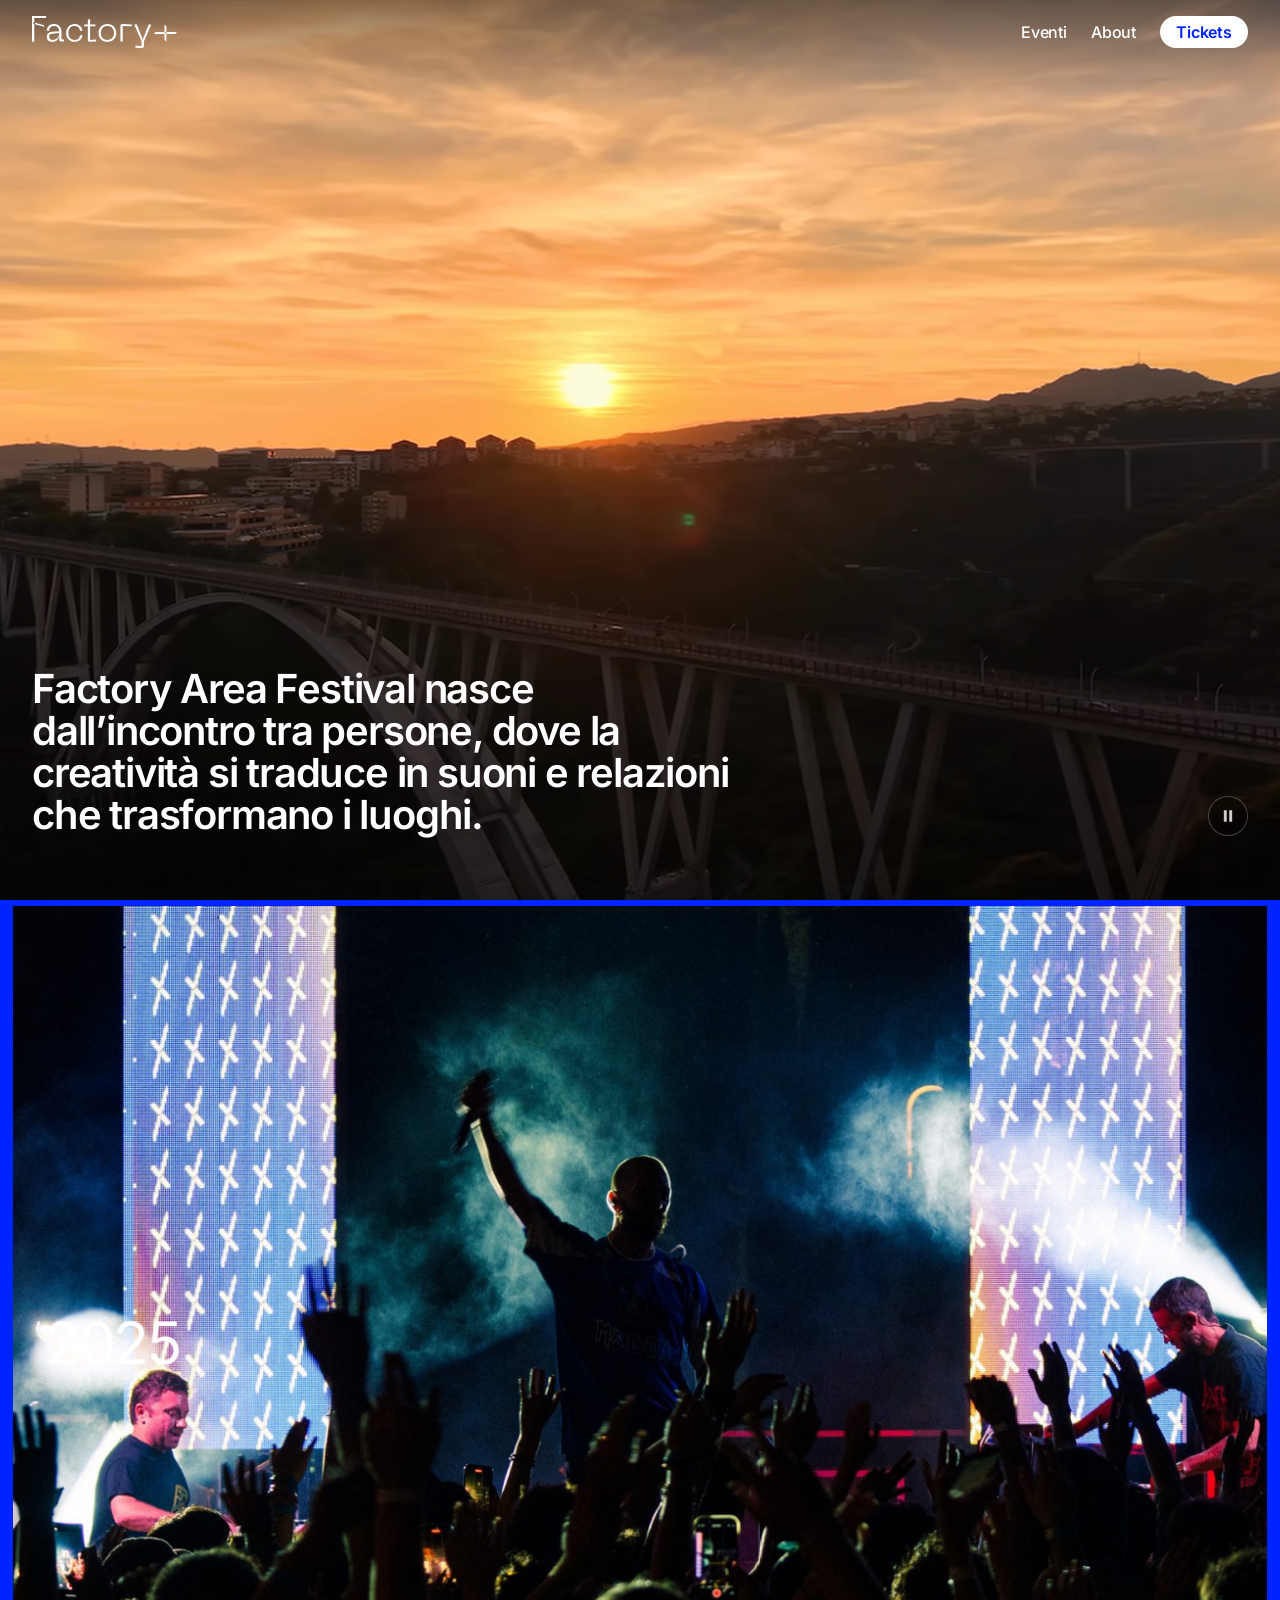
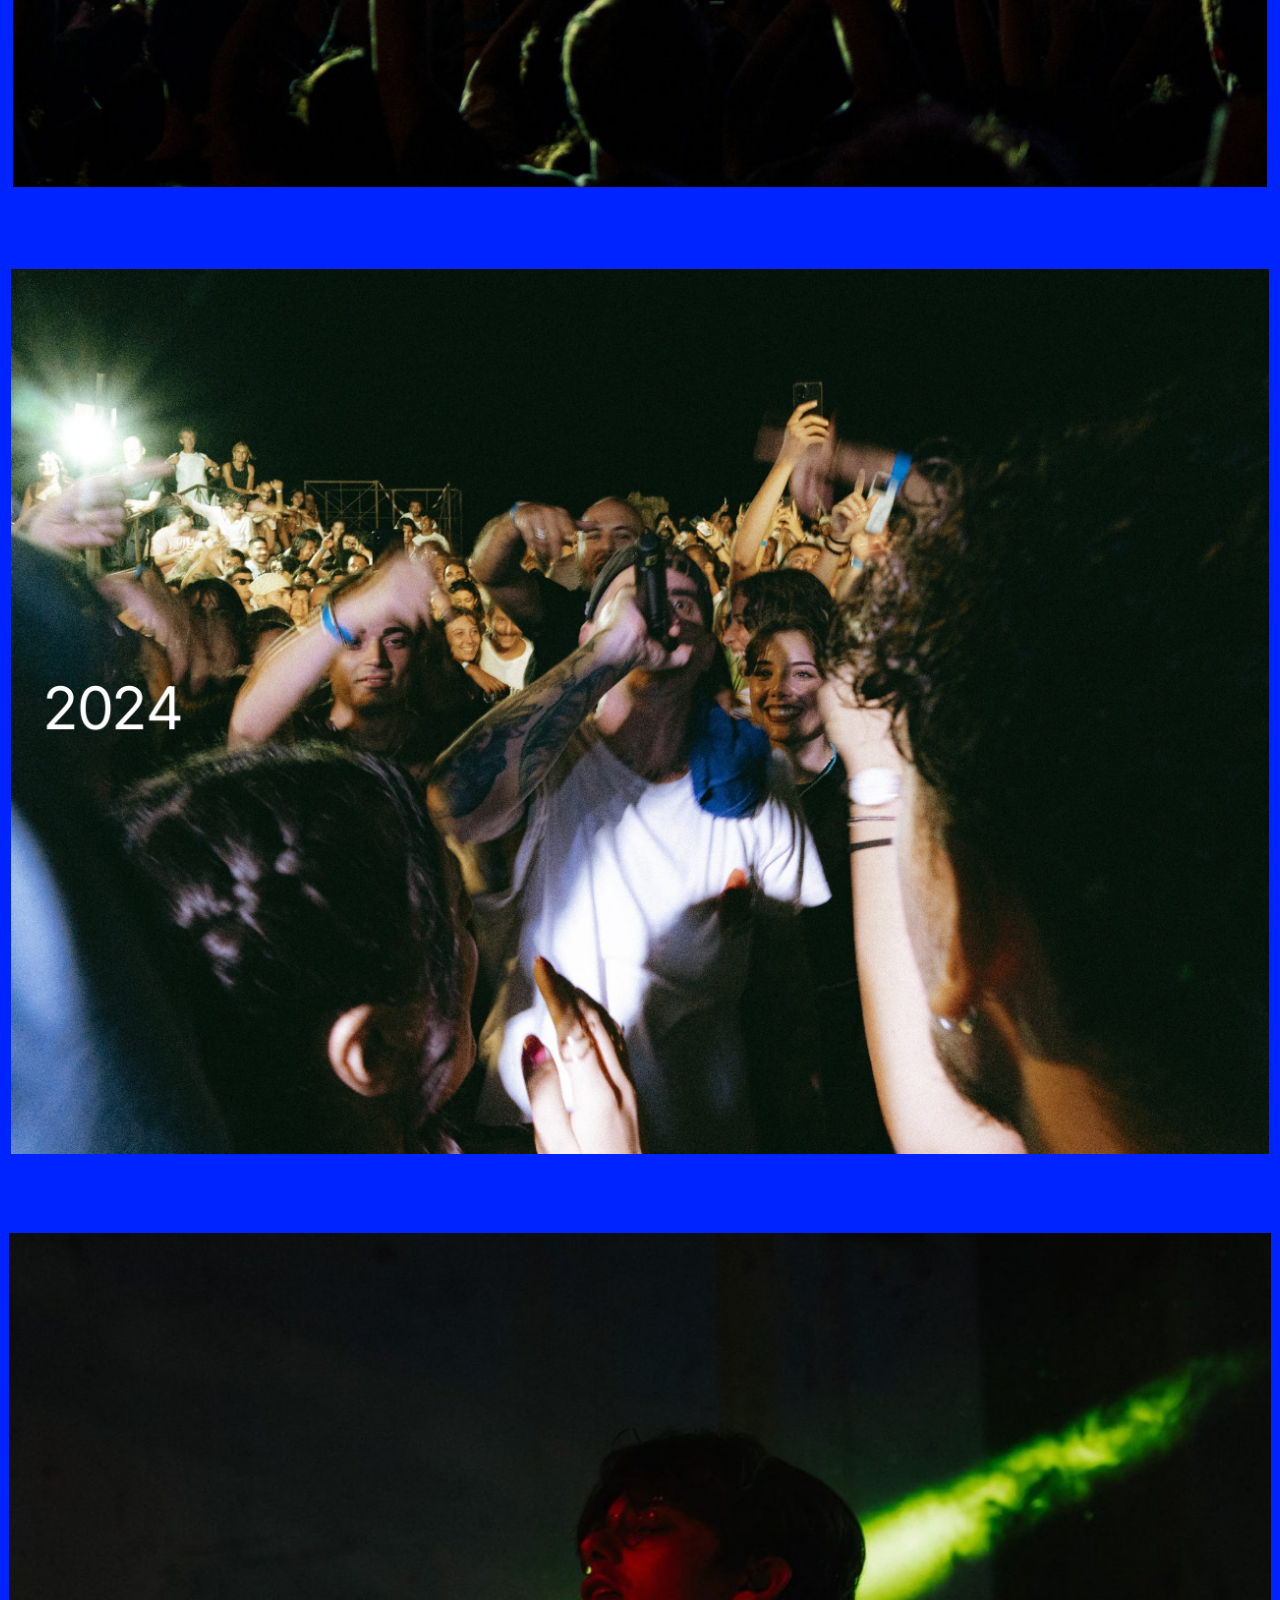
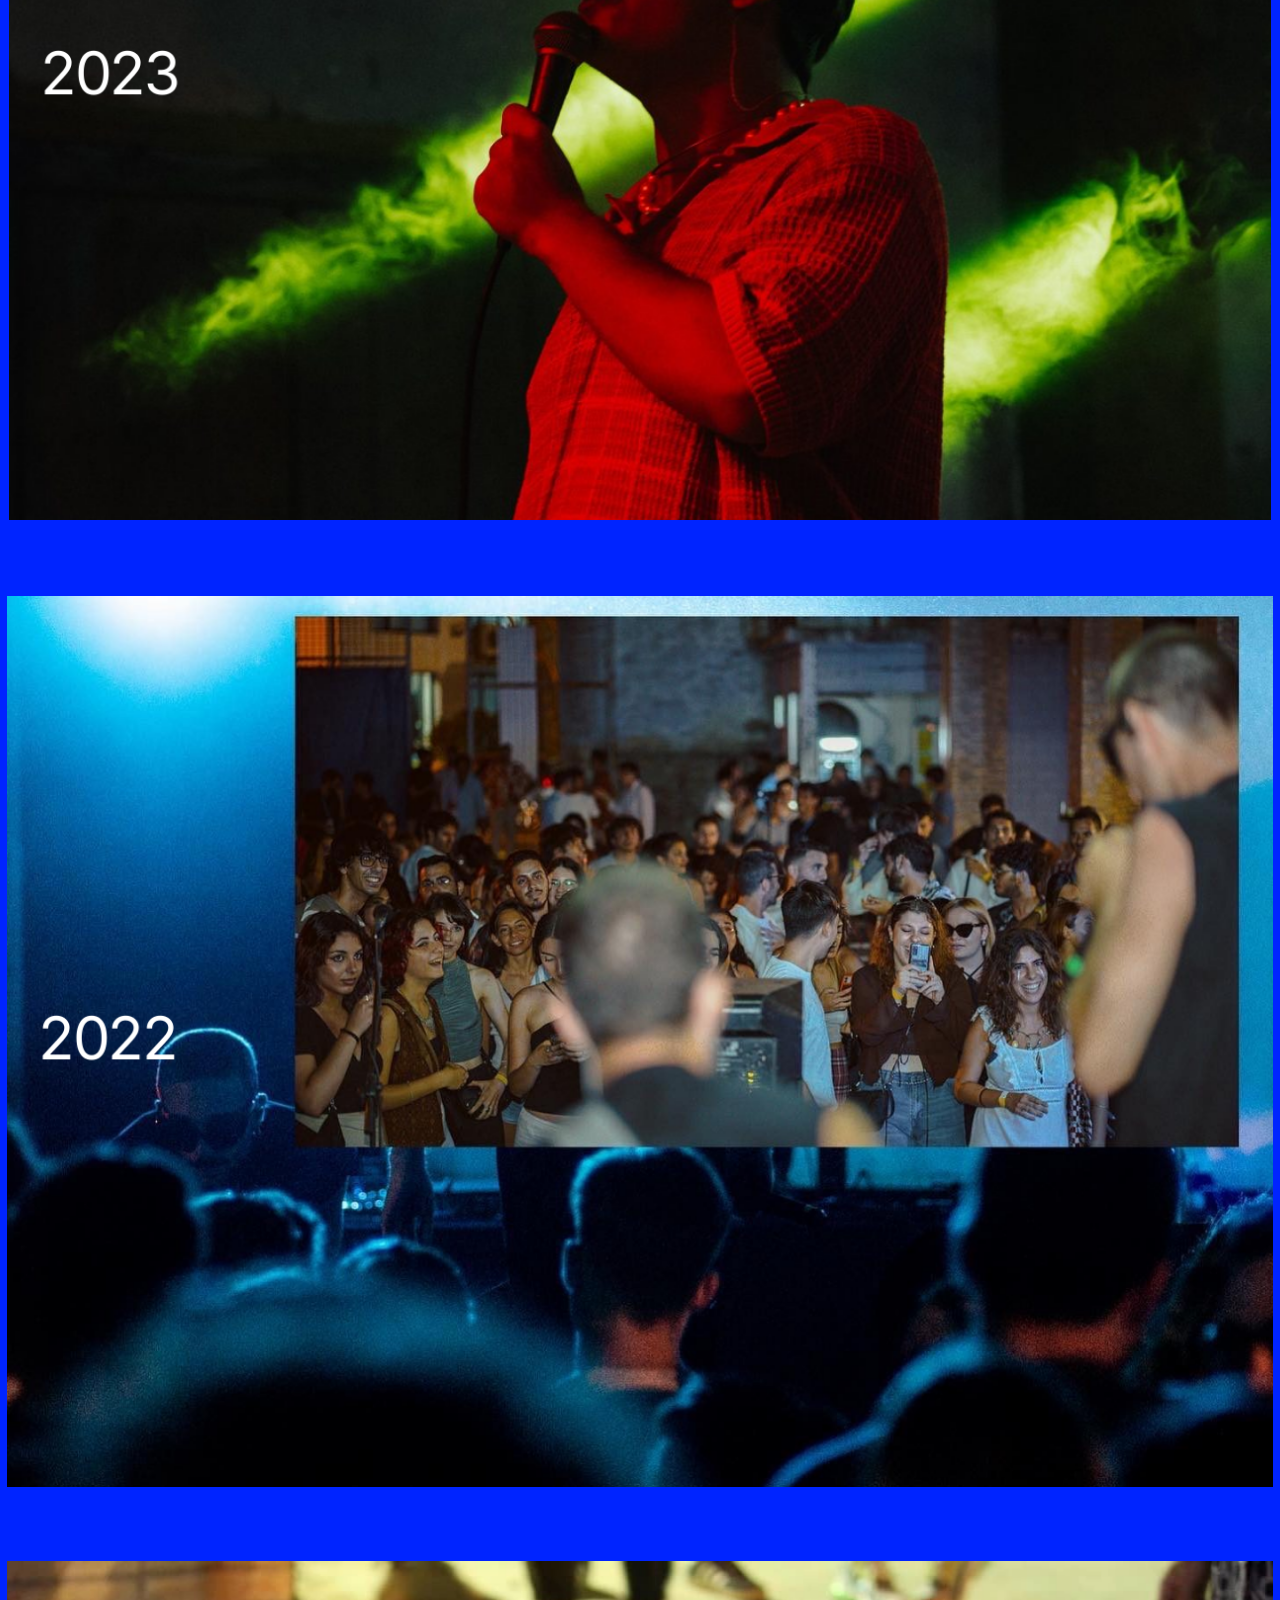
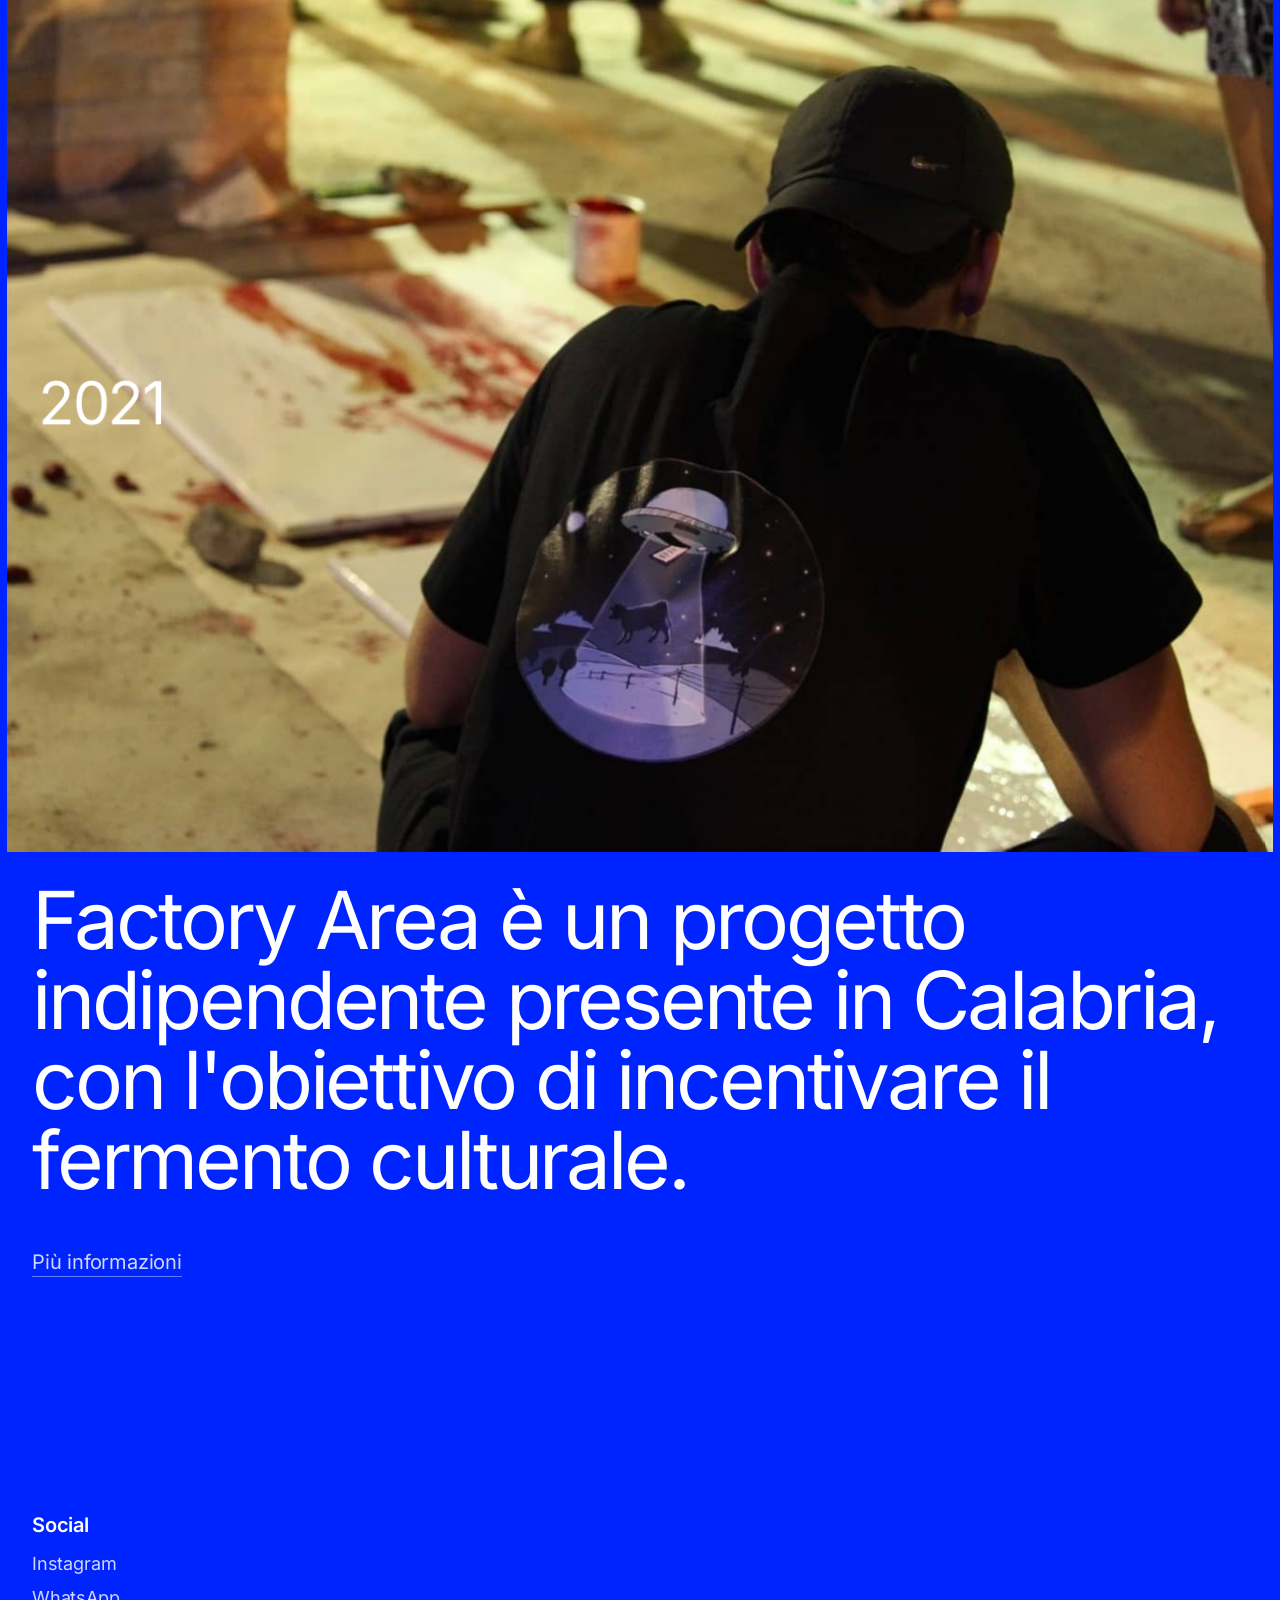
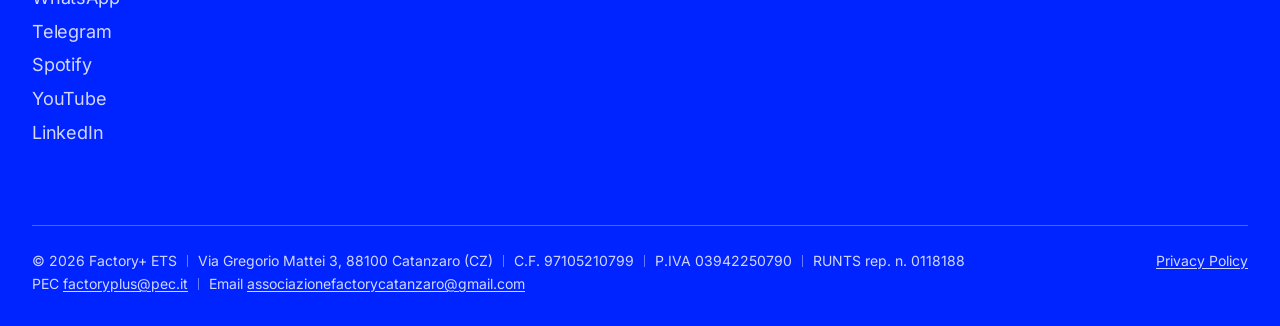
==== index.html @ f24d0738 "Video: pulsante fedele allo stato reale, formato di riserva, fascia senza canvas - Il pulsante mostr" ====
<!doctype html>
<html lang="it">
<head>
  <meta charset="utf-8">
  <meta name="viewport" content="width=device-width, initial-scale=1">
  <title>Factory Area Festival | Festival di musica e arte in Calabria</title>
  <meta name="description" content="Factory Area Festival è il festival multidisciplinare di musica e arte nato in Calabria nel 2021 e organizzato da Factory+ ETS di Catanzaro.">
  <link rel="canonical" href="https://factoryarea.it/">
  <meta name="robots" content="index, follow, max-image-preview:large">
  <meta name="theme-color" content="#6e5745">

  <!-- Anteprima quando il link viene condiviso (WhatsApp, Facebook, LinkedIn, X…) -->
  <meta property="og:type" content="website">
  <meta property="og:site_name" content="Factory Area Festival">
  <meta property="og:locale" content="it_IT">
  <meta property="og:title" content="Factory Area Festival">
  <meta property="og:description" content="Factory Area Festival è il festival multidisciplinare di musica e arte nato in Calabria nel 2021 e organizzato da Factory+ ETS di Catanzaro.">
  <meta property="og:url" content="https://factoryarea.it/">
  <meta property="og:image" content="https://factoryarea.it/assets/img/og-factoryarea.png">
  <meta property="og:image:type" content="image/png">
  <meta property="og:image:width" content="1200">
  <meta property="og:image:height" content="630">
  <meta property="og:image:alt" content="Logo Factory+ di Factory Area Festival">
  <meta name="twitter:card" content="summary_large_image">
  <meta name="twitter:title" content="Factory Area Festival">
  <meta name="twitter:description" content="Factory Area Festival è il festival multidisciplinare di musica e arte nato in Calabria nel 2021 e organizzato da Factory+ ETS di Catanzaro.">
  <meta name="twitter:image" content="https://factoryarea.it/assets/img/og-factoryarea.png">
  <meta name="twitter:image:alt" content="Logo Factory+ di Factory Area Festival">

  <!-- Icone -->
  <link rel="icon" href="favicon.ico" sizes="32x32">
  <link rel="icon" href="assets/img/favicon.svg" type="image/svg+xml">
  <link rel="apple-touch-icon" href="assets/img/apple-touch-icon.png">
  <link rel="manifest" href="site.webmanifest">

  <link rel="preload" href="assets/fonts/inter-latin-wght-normal.woff2" as="font" type="font/woff2" crossorigin>
  <link rel="preload" href="assets/video/hero-poster.jpg" as="image" fetchpriority="high">
  <link rel="stylesheet" href="assets/css/style.css">
  <script>
    /* Attiva le animazioni (se il browser non chiede di ridurre i movimenti) */
    (function () {
      var d = document.documentElement;
      if (!window.matchMedia("(prefers-reduced-motion: reduce)").matches) {
        d.classList.add("anim");
        setTimeout(function () { if (!window.__faReady) d.classList.remove("anim"); }, 4000);
      }
    })();
  </script>
  <script src="assets/js/lenis.min.js" defer></script>
  <script src="assets/js/main.js" defer></script>
  <script type="application/ld+json">
  {
    "@context": "https://schema.org",
    "@type": "NGO",
    "@id": "https://factoryarea.it/#ente",
    "name": "Factory+ ETS",
    "alternateName": [
      "Associazione culturale Factory+",
      "Factory Area Festival"
    ],
    "description": "Ente del Terzo Settore che organizza Factory Area Festival, festival multidisciplinare di musica e arte in Calabria.",
    "url": "https://factoryarea.it/",
    "logo": "https://factoryarea.it/assets/img/logo-factory-nero.png",
    "email": "associazionefactorycatanzaro@gmail.com",
    "taxID": "97105210799",
    "vatID": "IT03942250790",
    "address": {
      "@type": "PostalAddress",
      "streetAddress": "Via Gregorio Mattei 3",
      "postalCode": "88100",
      "addressLocality": "Catanzaro",
      "addressRegion": "CZ",
      "addressCountry": "IT"
    },
    "sameAs": [
      "https://www.instagram.com/factoryarea",
      "https://www.whatsapp.com/channel/0029VbCT6C2CcW4zBC6F692b",
      "https://t.me/FACTORYAREA",
      "https://open.spotify.com/show/7eSPHnYkYD0GSq333V9OXO",
      "https://www.youtube.com/@factoryarea",
      "https://www.linkedin.com/company/factoryarea/"
    ]
  }
  </script>
  <script type="application/ld+json">
  {
    "@context": "https://schema.org",
    "@type": "WebSite",
    "@id": "https://factoryarea.it/#sito",
    "name": "Factory Area Festival",
    "alternateName": [
      "Factory Area",
      "factoryarea.it"
    ],
    "url": "https://factoryarea.it/",
    "inLanguage": "it-IT",
    "publisher": {
      "@id": "https://factoryarea.it/#ente"
    }
  }
  </script>
</head>
<body class="page-home">
  <!-- Colore della fascia in alto del browser (Safari su iPhone e Mac, Chrome su Android):
       segue il colore del bordo superiore del video, finché non si scorre la pagina. -->
  <div class="tint" data-tint aria-hidden="true" style="background-color:#6e5745"></div>
  <a class="skip-link" href="#contenuto">Vai al contenuto</a>

  <!-- ================= NAVIGAZIONE =================
       Barra con sfondo sfocato. In home resta trasparente sopra il video
       finché non si scorre la pagina (attributo data-overlay). -->
  <header class="nav" data-nav data-overlay>
    <div class="nav__bar">
      <a class="nav__logo" href="./" aria-current="page" aria-label="Factory Area Festival, vai alla home" data-reveal data-trigger="load" style="--ry:10px;--rb:6px;--rd:.8s;--rdelay:0s">
        <svg class="nav__logo-svg" viewBox="784.94 705.36 1264.77 279.21" fill="currentColor" aria-hidden="true" focusable="false"><polygon points="784.94 705.36 784.94 930.53 804.74 930.53 804.74 776.5 796.55 774.29 796.55 759.06 804.74 761.34 804.74 722.16 907.94 722.16 907.94 705.36 784.94 705.36"/><path d="M810.94,764.08l78.91,22,2.64,14.09-81.55-22v-14.09Z"/><path d="M914.19,886.13c0-12,3.8-21.75,11.4-29.25,7.6-7.5,19.3-11.95,35.1-13.35l61.8-5.7c-1.8-30-16.6-45-44.4-45-12.6,0-23.1,3.25-31.5,9.75-8.4,6.5-12.6,16.95-12.6,31.35h-19.8c0-15.8,5.65-29.4,16.95-40.8,11.3-11.4,26.95-17.1,46.95-17.1s35.95,6.25,47.25,18.75c11.3,12.5,16.95,28.55,16.95,48.15v67.8h21.9v16.8h-25.2c-11,0-16.5-5.5-16.5-16.5v-9l3-15h-6c-3.2,12.6-9.4,23-18.6,31.2-9.2,8.2-21.9,12.3-38.1,12.3-10,0-18.45-1.5-25.35-4.5-6.9-3-11.9-7-15-12-3.1-5-5.25-9.7-6.45-14.1-1.2-4.4-1.8-9-1.8-13.8ZM933.99,884.33c0,9.4,2.7,16.65,8.1,21.75,5.4,5.1,12.9,7.65,22.5,7.65,17.4,0,31.4-5.6,42-16.8,10.6-11.2,15.9-25.3,15.9-42.3l-58.8,5.7c-10.2,1-17.7,3.3-22.5,6.9-4.8,3.6-7.2,9.3-7.2,17.1Z"/><path d="M1102.74,908.18c-13.3-14.9-19.95-33.25-19.95-55.05s6.65-40.1,19.95-54.9c13.3-14.8,31.55-22.2,54.75-22.2,15.8,0,30.45,4.8,43.95,14.4s21.25,24.2,23.25,43.8h-20.1c-4.2-27.6-19.9-41.4-47.1-41.4-18,0-31.65,5.75-40.95,17.25-9.3,11.5-13.95,25.85-13.95,43.05s4.65,31.85,13.95,43.35c9.3,11.5,22.95,17.25,40.95,17.25,27.2,0,42.9-13.8,47.1-41.4h20.1c-2,19.6-9.75,34.2-23.25,43.8s-28.15,14.4-43.95,14.4c-23.2,0-41.45-7.45-54.75-22.35Z"/><path d="M1292.18,914.03l51.9-3.3v16.8l-52.2,3c-6.6.4-11.5-1.05-14.7-4.35-3.2-3.3-4.8-8.35-4.8-15.15v-115.2h-32.1v-16.8h32.1v-40.5l19.8-6v46.5h45.9v16.8h-45.9v118.2Z"/><path d="M1365.68,853.13c0-21.4,7.1-39.6,21.3-54.6,14.2-15,32.9-22.5,56.1-22.5s41.6,7.5,55.8,22.5c14.2,15,21.3,33.2,21.3,54.6s-7.1,39.9-21.3,54.9c-14.2,15-32.8,22.5-55.8,22.5s-41.9-7.5-56.1-22.5c-14.2-15-21.3-33.3-21.3-54.9ZM1385.48,853.13c0,17.2,5.05,31.6,15.15,43.2,10.1,11.6,24.25,17.4,42.45,17.4s32.05-5.85,42.15-17.55c10.1-11.7,15.15-26.05,15.15-43.05s-5.05-31.3-15.15-42.9c-10.1-11.6-24.15-17.4-42.15-17.4s-32.1,5.8-42.3,17.4c-10.2,11.6-15.3,25.9-15.3,42.9Z"/><path d="M1556.79,927.53v-132c0-13.6,6.5-20.1,19.5-19.5l79.5,3v16.8l-79.2-3v134.7h-19.8Z"/><path d="M1803.98,779.03h21.3l-63.9,148.5v40.5c0,11.6-6.5,17.1-19.5,16.5l-54.3-3v-16.8l54,3v-40.2l-64.2-148.5h21.3l49.8,122.4v9h6v-9l49.5-122.4Z"/><polygon points="1945.93 853.42 1938.45 845.95 1863.78 845.95 1848.5 861.53 1937.82 861.53 1945.93 853.42"/><polygon points="1949.25 850.1 1957.12 842.22 1957.12 794.31 1941.08 779.03 1941.08 841.94 1949.25 850.1"/><polygon points="1949.15 856.65 1941.08 864.71 1941.08 912.25 1957.12 927.53 1957.12 864.62 1949.15 856.65"/><polygon points="1959.85 845.95 1952.47 853.33 1960.67 861.53 2034.43 861.53 2049.71 845.95 1959.85 845.95"/></svg>
      </a>
      <nav class="nav__links" aria-label="Menu principale">
        <a class="nav__link" href="eventi/" data-split="word" data-trigger="load" style="--ty:10px;--tb:10px;--tdur:.4s" data-delay="0.1">Eventi</a>
        <a class="nav__link" href="about-us/" data-split="word" data-trigger="load" style="--ty:10px;--tb:10px;--tdur:.4s" data-delay="0.1">About</a>
        <a class="btn-primary" href="https://xceed.me/it/catanzaro/club/complesso-monumentale-del-san-giovanni" target="_blank" rel="noopener noreferrer" data-reveal data-trigger="load" style="--ry:10px;--rb:6px;--rd:.8s;--rdelay:.2s">Tickets</a>
      </nav>
      <div class="nav__mobile">
        <a class="btn-primary" href="https://xceed.me/it/catanzaro/club/complesso-monumentale-del-san-giovanni" target="_blank" rel="noopener noreferrer">Tickets</a>
        <button class="nav__toggle" type="button" aria-expanded="false" aria-controls="menu-mobile">Menu</button>
      </div>
    </div>
    <nav class="nav__menu" id="menu-mobile" aria-label="Menu" hidden>
      <a href="eventi/" style="--d:.3s">Eventi</a>
      <a href="about-us/" style="--d:.36s">About</a>
    </nav>
  </header>

  <main id="contenuto">

    <!-- HERO: video a tutto schermo, solo decorativo (non cliccabile).
         Il video resta fermo e le sezioni successive gli scorrono sopra.
         Parte da solo (autoplay), senza audio e in loop. Ogni browser sceglie il
         primo file che sa riprodurre: HEVC (Safari, iPhone, molti Chrome), AV1
         (Chrome, Firefox, Android) o H.264 (tutti gli altri); sui telefoni in
         verticale la versione ritagliata 3:4. Se il file scelto dà errore o resta
         fermo, lo script passa al formato successivo. -->
    <div class="hero__media">
      <div class="hero__parallax">
        <video class="hero__video" data-hero-video autoplay muted loop playsinline preload="auto" disablepictureinpicture disableremoteplayback x-webkit-airplay="deny" poster="assets/video/hero-poster.jpg" width="1920" height="1008" aria-hidden="true" tabindex="-1"
               data-tint-h="705842,705843,6f5743,6f5743,6f5843,6f5743,6f5743,6f5743,020103,030205,030207,010004,000002,000001,000001,1f1e20,1f1e20,080616,070821,060719,020102,020102,020102,020102,0e0d0f,0d0c0e,030106,080129,03020a,03010b,03010a,120c15,060514,030204,070609,02010a,020007,02010b,05031e,05021c,040101,050102,070202,0a0810,0a0915,0c0a19,020103,020102,4f2734,020103,030103,050305,060507,0f0e0f,07030b,08040c,040303,030203,030102,1e1524,1c1123,11101a,131013,131014,030203,020103,040407,050508,06070a,010002,010002,0c0a0d,131116,0b090e,040410,030205,030104,030104,15131c,171622,16151d,010102,010102,020102,020102,020102,020102,020102,020102,020102,010101"
               data-tint-v="745a42,745a42,735942,735942,735942,725943,725942,715842,020103,020103,020103,010002,010002,000001,000001,131214,151416,090720,07092c,060822,010001,010001,010001,010001,0f0e0f,0e0d0f,020104,08012b,030208,030108,030108,0c0a0b,010709,030204,030204,030111,03000c,040111,05021d,04021b,070101,060001,0a0001,020205,030206,030206,020103,020103,471022,020103,030203,050305,060507,0d0c0e,0d0615,0e0717,020202,020102,020102,261a2d,281b27,090810,070608,080709,040204,020103,07080c,08090e,090c12,010002,010002,070508,0c0a0c,070508,020103,020103,030205,030205,111014,141216,161417,010001,010001,010001,010001,010001,010001,010001,010001,010001,000001">
          <source src="assets/video/hero-verticale.hevc.mp4" type='video/mp4; codecs="hvc1.1.6.L93.90"' media="(max-aspect-ratio: 3/4)">
          <source src="assets/video/hero-verticale.av1.mp4" type='video/mp4; codecs="av01.0.05M.10"' media="(max-aspect-ratio: 3/4)">
          <source src="assets/video/hero-verticale.mp4" type="video/mp4" media="(max-aspect-ratio: 3/4)">
          <source src="assets/video/hero.hevc.mp4" type='video/mp4; codecs="hvc1.1.6.L120.90"'>
          <source src="assets/video/hero.av1.mp4" type='video/mp4; codecs="av01.0.08M.10"'>
          <source src="assets/video/hero.mp4" type="video/mp4">
        </video>
      </div>
    </div>
    <section class="hero" id="hero">
      <div class="hero__content" data-reveal data-trigger="load">
        <h1 class="hero__text t-hero" data-split="line" data-trigger="load" data-stagger="0.1" data-delay="0.1">Factory Area Festival nasce dall’incontro tra persone, dove la creatività si traduce in suoni e relazioni che trasformano i luoghi.</h1>
      </div>
      <button class="hero__toggle" type="button" data-video-toggle aria-label="Metti in pausa il video" hidden>
        <svg class="hero__icon hero__icon--pause" viewBox="0 0 24 24" aria-hidden="true" focusable="false"><path d="M7 5h3.5v14H7zM13.5 5H17v14h-3.5z" fill="currentColor"/></svg>
        <svg class="hero__icon hero__icon--play" viewBox="0 0 24 24" aria-hidden="true" focusable="false"><path d="M8 5.5v13l10.5-6.5z" fill="currentColor"/></svg>
      </button>
    </section>

    <!-- EDIZIONI: le foto si fermano e si impilano scorrendo -->
    <section class="stack" id="edizioni" aria-label="Le edizioni">
      <a class="stack__card" href="eventi/quintaed/" aria-label="Factory Area Festival 5 (2025)" style="--top:0px;--top-m:0px" data-scale="0.4" data-scale-m="0.5" data-y="-100" data-y-m="-170">
        <div class="stack__inner">
          <img class="stack__img" src="assets/img/edizioni/2025/copertina-2048.jpg" srcset="assets/img/edizioni/2025/copertina-1024.jpg 768w, assets/img/edizioni/2025/copertina-2048.jpg 1536w" sizes="100vw" width="1536" height="2048" alt="Foto di Factory Area Festival 5 (2025)" loading="lazy" decoding="async">
          <div class="stack__label">
            <h2 class="t-h2" data-split="char" data-stagger="0.1" data-delay="0.1" style="--ty:10px;--ts:.8;--tb:3px;--tdur:1s">2025</h2>
            <span class="stack__line" aria-hidden="true"></span>
          </div>
        </div>
      </a>
      <a class="stack__card" href="eventi/quartaed/" aria-label="Factory Area Festival 4 (2024)" style="--top:50px;--top-m:30px" data-scale="0.5" data-scale-m="0.6" data-y="-100" data-y-m="-150">
        <div class="stack__inner">
          <img class="stack__img" src="assets/img/edizioni/2024/foto-1-2048.jpg" srcset="assets/img/edizioni/2024/foto-1-1024.jpg 1024w, assets/img/edizioni/2024/foto-1-2048.jpg 2048w" sizes="100vw" width="2048" height="1536" alt="Foto di Factory Area Festival 4 (2024)" loading="lazy" decoding="async">
          <div class="stack__label">
            <h2 class="t-h2" data-split="char" data-stagger="0.1" data-delay="0.1" style="--ty:10px;--ts:.8;--tb:3px;--tdur:1s">2024</h2>
            <span class="stack__line" aria-hidden="true"></span>
          </div>
        </div>
      </a>
      <a class="stack__card" href="eventi/terzaed/" aria-label="Factory Area Festival 3 (2023)" style="--top:100px;--top-m:60px" data-scale="0.6" data-scale-m="0.7" data-y="-100" data-y-m="-130">
        <div class="stack__inner">
          <img class="stack__img" src="assets/img/edizioni/2023/foto-1-2048.jpg" srcset="assets/img/edizioni/2023/foto-1-1024.jpg 576w, assets/img/edizioni/2023/foto-1-2048.jpg 1153w" sizes="100vw" width="1153" height="2048" alt="Foto di Factory Area Festival 3 (2023)" loading="lazy" decoding="async">
          <div class="stack__label">
            <h2 class="t-h2" data-split="char" data-stagger="0.1" data-delay="0.1" style="--ty:10px;--ts:.8;--tb:3px;--tdur:1s">2023</h2>
            <span class="stack__line" aria-hidden="true"></span>
          </div>
        </div>
      </a>
      <a class="stack__card" href="eventi/secondaed/" aria-label="Factory Area Festival 2 (2022)" style="--top:150px;--top-m:90px" data-scale="0.7" data-scale-m="0.8" data-y="-100" data-y-m="-100">
        <div class="stack__inner">
          <img class="stack__img" src="assets/img/edizioni/2022/foto-1-2048.jpg" srcset="assets/img/edizioni/2022/foto-1-1024.jpg 1024w, assets/img/edizioni/2022/foto-1-2048.jpg 1440w" sizes="100vw" width="1440" height="1440" alt="Foto di Factory Area Festival 2 (2022)" loading="lazy" decoding="async">
          <div class="stack__label">
            <h2 class="t-h2" data-split="char" data-stagger="0.1" data-delay="0.1" style="--ty:10px;--ts:.8;--tb:3px;--tdur:1s">2022</h2>
            <span class="stack__line" aria-hidden="true"></span>
          </div>
        </div>
      </a>
      <a class="stack__card" href="eventi/primaed/" aria-label="Factory Area Festival (2021)" style="--top:150px;--top-m:90px" data-scale="0.7" data-scale-m="0.8" data-y="-100" data-y-m="-100">
        <div class="stack__inner">
          <img class="stack__img" src="assets/img/edizioni/2021/foto-1-2048.jpg" srcset="assets/img/edizioni/2021/foto-1-1024.jpg 1024w, assets/img/edizioni/2021/foto-1-2048.jpg 1440w" sizes="100vw" width="1440" height="959" alt="Foto di Factory Area Festival (2021)" loading="lazy" decoding="async">
          <div class="stack__label">
            <h2 class="t-h2" data-split="char" data-stagger="0.1" data-delay="0.1" style="--ty:10px;--ts:.8;--tb:3px;--tdur:1s">2021</h2>
            <span class="stack__line" aria-hidden="true"></span>
          </div>
        </div>
      </a>
    </section>

    <!-- INTRO: il testo si "accende" scorrendo -->
    <section class="intro" id="about">
      <h2 class="intro__text t-display reveal-scroll">Factory Area è un progetto indipendente presente in Calabria, con l'obiettivo di incentivare il fermento culturale.</h2>
      <a class="link-line" href="about-us/">Più informazioni</a>
    </section>

  </main>

  <!-- ================= FOOTER ================= -->
  <footer class="footer">
    <div class="footer__wrap">
      <div class="footer__top">
        <div class="footer__cols">
          <div class="footer__col">
            <p class="footer__title">Social</p>
            <ul class="footer__list">
              <li><a href="https://www.instagram.com/factoryarea" target="_blank" rel="noopener noreferrer">Instagram</a></li>
              <li><a href="https://www.whatsapp.com/channel/0029VbCT6C2CcW4zBC6F692b" target="_blank" rel="noopener noreferrer">WhatsApp</a></li>
              <li><a href="https://t.me/FACTORYAREA" target="_blank" rel="noopener noreferrer">Telegram</a></li>
              <li><a href="https://open.spotify.com/show/7eSPHnYkYD0GSq333V9OXO" target="_blank" rel="noopener noreferrer">Spotify</a></li>
              <li><a href="https://www.youtube.com/@factoryarea" target="_blank" rel="noopener noreferrer">YouTube</a></li>
              <li><a href="https://www.linkedin.com/company/factoryarea/" target="_blank" rel="noopener noreferrer">LinkedIn</a></li>
            </ul>
          </div>
          <!-- Colonne libere: per aggiungere un gruppo di link copia il blocco "footer__col" qui sopra -->
        </div>
        <!-- Spazio per loghi o riconoscimenti (in basso a destra): per ora vuoto -->
        <div class="footer__badges"></div>
      </div>
      <div class="footer__bottom">
        <div class="footer__legal-wrap">
          <p class="footer__legal">
            <span>© <span data-year>2026</span> Factory+ ETS</span>
            <span>Via Gregorio Mattei 3, 88100 Catanzaro (CZ)</span>
            <span>C.F. 97105210799</span>
            <span>P.IVA 03942250790</span>
            <span>RUNTS rep. n. 0118188</span>
            <span>PEC <a href="mailto:factoryplus@pec.it">factoryplus@pec.it</a></span>
            <span>Email <a href="mailto:associazionefactorycatanzaro@gmail.com">associazionefactorycatanzaro@gmail.com</a></span>
          </p>
        </div>
        <p class="footer__links"><a href="privacy/">Privacy Policy</a></p>
      </div>
    </div>
  </footer>

</body>
</html>
---- assets/css/style.css ----
/* ==========================================================================
   FACTORY AREA — foglio di stile principale
   --------------------------------------------------------------------------
   Indice
   1.  Font
   2.  Variabili (colori, misure, curve di animazione)
   3.  Base
   4.  Tipografia
   5.  Navigazione (barra sfocata, pulsante Tickets, menu mobile)
   6.  Footer
   7.  Home: hero con video, edizioni impilate, intro
   8.  Elenco eventi e card
   9.  Pagina edizione
   10. Pagina About e pagina privacy
   12. Pagina 404
   13. Cursore personalizzato
   14. Animazioni di comparsa
   15. Responsive (tablet <= 1199px, telefono <= 809px)
   16. Movimento ridotto (accessibilità)
   ========================================================================== */


/* 1. FONT ------------------------------------------------------------------
   Inter (licenza SIL OFL) ospitato nel sito: niente richieste a Google Fonts. */
@font-face {
  font-family: "Inter";
  font-style: normal;
  font-weight: 100 900;
  font-display: swap;
  src: url("../fonts/inter-latin-wght-normal.woff2") format("woff2");
  unicode-range: U+0000-00FF, U+0131, U+0152-0153, U+02BB-02BC, U+02C6, U+02DA, U+02DC, U+0304, U+0308, U+0329, U+2000-206F, U+20AC, U+2122, U+2191, U+2193, U+2212, U+2215, U+FEFF, U+FFFD;
}
@font-face {
  font-family: "Inter";
  font-style: normal;
  font-weight: 100 900;
  font-display: swap;
  src: url("../fonts/inter-latin-ext-wght-normal.woff2") format("woff2");
  unicode-range: U+0100-02BA, U+02BD-02C5, U+02C7-02CC, U+02CE-02D7, U+02DD-02FF, U+0304, U+0308, U+0329, U+1D00-1DBF, U+1E00-1E9F, U+1EF2-1EFF, U+2020, U+20A0-20AB, U+20AD-20C0, U+2113, U+2C60-2C7F, U+A720-A7FF;
}
@font-face {
  font-family: "Inter";
  font-style: italic;
  font-weight: 100 900;
  font-display: swap;
  src: url("../fonts/inter-latin-wght-italic.woff2") format("woff2");
  unicode-range: U+0000-00FF, U+0131, U+0152-0153, U+02BB-02BC, U+02C6, U+02DA, U+02DC, U+0304, U+0308, U+0329, U+2000-206F, U+20AC, U+2122, U+2191, U+2193, U+2212, U+2215, U+FEFF, U+FFFD;
}


/* 2. VARIABILI -------------------------------------------------------------- */
:root {
  /* Colori: blu elettrico Factory (foto profilo Instagram) e bianco.
     Le trasparenze del bianco sono scelte per restare leggibili sul blu
     (contrasto almeno 4,5:1 per i testi secondari). */
  --bg: #0024ff;
  --bg-2: #001ccc;      /* blu più scuro: sfondo delle foto mentre caricano */
  --fg: #ffffff;
  --fg-70: rgba(255, 255, 255, 0.82);
  --fg-50: rgba(255, 255, 255, 0.75);
  --fg-30: rgba(255, 255, 255, 0.4);
  --line: rgba(255, 255, 255, 0.3);

  /* Font */
  --font: "Inter", system-ui, -apple-system, "Segoe UI", Roboto, Helvetica, Arial, sans-serif;

  /* Misure */
  --gutter: 32px;       /* margine laterale di pagine e barra (16 px su telefono) */
  --max: 1600px;        /* larghezza massima dei contenuti */
  --nav-h: 64px;        /* altezza della barra di navigazione */

  /* Curve di animazione.
     Le "spring" riproducono le molle di Framer (bounce 0 / 0.1 / 0.2 / 0.3).
     Valori di riserva per i browser che non supportano linear(). */
  --ease-out: cubic-bezier(0.25, 1, 0.5, 1);
  --spring-0: cubic-bezier(0.22, 1, 0.36, 1);
  --spring-1: cubic-bezier(0.22, 1, 0.36, 1);
  --spring-2: cubic-bezier(0.3, 1.25, 0.5, 1);
  --spring-3: cubic-bezier(0.3, 1.45, 0.5, 1);
}

@supports (transition-timing-function: linear(0, 1)) {
  :root {
    --spring-0: linear(0, 0.0278, 0.0942, 0.1803, 0.2738, 0.3669, 0.4551, 0.5358, 0.6079, 0.6711, 0.7258, 0.7725, 0.8122, 0.8455, 0.8734, 0.8966, 0.9157, 0.9315, 0.9445, 0.9551, 0.9637, 0.9708, 0.9765, 0.9811, 0.9848, 0.9878, 0.9903, 0.9922, 0.9938, 0.995, 0.996, 0.9968, 0.9975, 0.998, 0.9984, 0.9987, 1);
    --spring-1: linear(0, 0.0241, 0.0838, 0.1641, 0.2543, 0.3469, 0.4369, 0.5212, 0.5979, 0.6662, 0.7259, 0.7773, 0.821, 0.8576, 0.888, 0.9129, 0.9332, 0.9494, 0.9623, 0.9725, 0.9804, 0.9864, 0.991, 0.9944, 0.9968, 0.9986, 0.9998, 1.0006, 1.0011, 1.0014, 1.0015, 1.0015, 1.0015, 1.0013, 1.0012, 1.0011, 1);
    --spring-2: linear(0, 0.0273, 0.0954, 0.1873, 0.2906, 0.3961, 0.4978, 0.5917, 0.6755, 0.7484, 0.8101, 0.8612, 0.9025, 0.9353, 0.9605, 0.9795, 0.9932, 1.0028, 1.0091, 1.0128, 1.0147, 1.0152, 1.0147, 1.0137, 1.0123, 1.0107, 1.0091, 1.0076, 1.0061, 1.0049, 1.0038, 1.0028, 1.0021, 1.0015, 1.001, 1.0006, 1);
    --spring-3: linear(0, 0.0328, 0.1149, 0.2254, 0.3486, 0.4728, 0.5901, 0.6953, 0.7859, 0.8609, 0.9206, 0.9662, 0.9995, 1.0221, 1.0362, 1.0436, 1.046, 1.0447, 1.0411, 1.0361, 1.0305, 1.0248, 1.0193, 1.0144, 1.0102, 1.0067, 1.0039, 1.0017, 1.0001, 0.9991, 0.9984, 0.998, 0.9979, 0.9979, 0.9981, 0.9983, 1);
  }
}


/* 3. BASE ------------------------------------------------------------------- */
*,
*::before,
*::after {
  box-sizing: border-box;
}

html {
  background: var(--bg);
  color: var(--fg);
  -webkit-text-size-adjust: 100%;
  text-size-adjust: 100%;
}

body {
  margin: 0;
  min-height: 100vh;
  background: var(--bg);
  color: var(--fg);
  font-family: var(--font);
  font-size: 16px;
  line-height: 1.3;
  -webkit-font-smoothing: antialiased;
  -moz-osx-font-smoothing: grayscale;
  overflow-x: clip;
}

img {
  display: block;
  max-width: 100%;
}

a {
  color: inherit;
  text-decoration: none;
}

p, h1, h2, h3, h4, dl, dd, figure {
  margin: 0;
  font-weight: inherit;
  font-size: inherit;
}

ul {
  list-style: none;
  margin: 0;
  padding: 0;
}

button {
  font: inherit;
  color: inherit;
  background: none;
  border: 0;
  padding: 0;
  cursor: pointer;
}

em {
  font-style: italic;
}

:focus-visible {
  outline: 2px solid var(--fg);
  outline-offset: 3px;
}

.sr-only {
  position: absolute !important;
  width: 1px;
  height: 1px;
  padding: 0;
  margin: -1px;
  overflow: hidden;
  clip: rect(0, 0, 0, 0);
  white-space: nowrap;
  border: 0;
}

/* Link "Vai al contenuto" per chi naviga con la tastiera */
.skip-link {
  position: fixed;
  top: 12px;
  left: 12px;
  z-index: 200;
  padding: 10px 16px;
  border-radius: 100px;
  background: var(--fg);
  color: var(--bg);
  font-size: 16px;
  font-weight: 600;
  transform: translateY(-200%);
  transition: transform 0.2s;
}
.skip-link:focus {
  transform: none;
}

/* Lenis (scroll fluido) */
html.lenis,
html.lenis body {
  height: auto;
}
.lenis.lenis-stopped {
  overflow: clip;
}
.lenis.lenis-smooth iframe {
  pointer-events: none;
}

/* Blocco dello scroll quando il menu mobile è aperto */
html.is-locked,
html.is-locked body {
  overflow: hidden;
}


/* 4. TIPOGRAFIA -------------------------------------------------------------
   Gli stili corrispondono a quelli del sito Framer. */
.t-h2 {            /* titoli grandi: Events, titolo edizione, Chi siamo… */
  font-size: 60px;
  line-height: 1;
  letter-spacing: -0.04em;
  font-weight: 400;
}

.t-hero {          /* testo sopra la foto della home */
  font-size: 40px;
  line-height: 1.05;
  letter-spacing: -0.03em;
  font-weight: 600;
}

.t-display {       /* testi giganti della home */
  font-size: 80px;
  line-height: 1;
  letter-spacing: -0.04em;
  font-weight: 400;
}

.t-body {          /* testo normale grande */
  font-size: 20px;
  line-height: 1.2;
  letter-spacing: -0.01em;
  font-weight: 400;
}

.t-small {         /* etichette e link piccoli */
  font-size: 18px;
  line-height: 1.2;
  letter-spacing: -0.01em;
  font-weight: 400;
}

.c-70 {
  color: var(--fg-70);
}


/* 5. NAVIGAZIONE ------------------------------------------------------------
   Barra fissa: 16 px sopra e sotto, margini laterali come le pagine (--gutter).
   Lo sfondo scuro semitrasparente e sfocato tiene leggibili logo e voci
   mentre i contenuti scorrono sotto. In home (data-overlay) la barra resta
   trasparente sopra il video finché non si scorre la pagina. */
.nav {
  position: fixed;
  top: 0;
  left: 0;
  right: 0;
  z-index: 50;
}

.nav__bar {
  position: relative;
  isolation: isolate;
  display: flex;
  align-items: center;
  justify-content: space-between;
  gap: 20px;
  height: var(--nav-h);
  padding: 16px var(--gutter);
}

/* Sfondo sfocato */
.nav__bar::before {
  content: "";
  position: absolute;
  inset: 0;
  z-index: -1;
  background: rgba(0, 36, 255, 0.6);
  -webkit-backdrop-filter: blur(18px) saturate(1.4);
  backdrop-filter: blur(18px) saturate(1.4);
  border-bottom: 1px solid rgba(255, 255, 255, 0.18);
  transition: opacity 0.35s ease;
}

/* Sfumatura leggera sopra il video della home, per leggere logo e voci */
.nav[data-overlay] .nav__bar::after {
  content: "";
  position: absolute;
  inset: 0 0 -32px;
  z-index: -2;
  background: linear-gradient(rgba(0, 0, 0, 0.45), rgba(0, 0, 0, 0));
  pointer-events: none;
  transition: opacity 0.35s ease;
}

/* In home, sopra il video, lo sfondo sfocato non c'è proprio (display: none):
   così Safari non lo usa per colorare la fascia in alto del browser.
   Compare con una dissolvenza appena si scorre. */
.nav[data-overlay]:not(.is-scrolled) .nav__bar::before {
  display: none;
}

.nav[data-overlay].is-scrolled .nav__bar::before {
  animation: nav-glass-in 0.35s ease both;
}

@keyframes nav-glass-in {
  from {
    opacity: 0;
  }
}

.nav[data-overlay].is-scrolled .nav__bar::after,
.nav.is-open .nav__bar::before,
.nav.is-open .nav__bar::after {
  opacity: 0;
}

/* Elemento invisibile in cima alla home: Safari (iOS 26 e macOS) colora la fascia
   in alto del browser con il colore degli elementi fissi sul bordo dello schermo,
   anche se trasparenti. Il JavaScript gli assegna il colore del bordo del video. */
.tint {
  position: fixed;
  top: 0;
  left: 0;
  right: 0;
  z-index: 60;
  height: 12px;
  opacity: 0;
  pointer-events: none;
}

.tint[hidden] {
  display: none;
}

/* Browser senza sfocatura: sfondo più coprente */
@supports not ((backdrop-filter: blur(1px)) or (-webkit-backdrop-filter: blur(1px))) {
  .nav__bar::before {
    background: rgba(0, 36, 255, 0.95);
  }
}

.nav__logo {
  display: block;
  flex: none;
  color: var(--fg);
  transition: opacity 0.2s ease;
}

.nav__logo:hover {
  opacity: 0.7;
}

.nav__logo-svg {
  display: block;
  width: auto;
  height: 32px;
}

.nav__links,
.nav__mobile {
  display: flex;
  align-items: center;
  gap: 24px;
}

.nav__mobile {
  display: none;
  gap: 16px;
}

.nav__link,
.nav__toggle {
  display: block;
  font-size: 16px;
  line-height: 20px;
  font-weight: 500;
  letter-spacing: -0.01em;
  white-space: nowrap;
  transition: color 0.2s ease;
}

.nav__link:hover,
.nav__toggle:hover {
  color: var(--fg-70);
}

.nav__link[aria-current="page"] {
  text-decoration: underline;
  text-underline-offset: 4px;
}

/* Pulsante principale bianco (Tickets) */
.btn-primary {
  display: inline-flex;
  align-items: center;
  justify-content: center;
  height: 32px;
  padding: 0 16px;
  border-radius: 100px;
  background: var(--fg);
  color: var(--bg);
  font-size: 16px;
  line-height: 1;
  font-weight: 600;
  letter-spacing: -0.01em;
  white-space: nowrap;
  transition: background-color 0.2s ease, transform 0.2s ease;
}

.btn-primary:hover {
  background: rgba(255, 255, 255, 0.85);
}

.btn-primary:active {
  transform: scale(0.97);
}

.nav__menu {
  display: none;
}


/* 6. FOOTER -----------------------------------------------------------------
   Struttura: colonne di link in alto (ora solo "Social", le altre libere),
   spazio per loghi in basso a destra, linea, riga con i dati legali e la privacy. */
.footer {
  position: relative;
  z-index: 1;
  padding: 96px var(--gutter) 32px;
  background: var(--bg);
}

.footer__wrap {
  max-width: var(--max);
  margin: 0 auto;
}

.footer__top {
  display: flex;
  flex-direction: column;
  justify-content: space-between;
  gap: 48px;
  min-height: 280px;
}

.footer__cols {
  display: grid;
  grid-template-columns: repeat(4, minmax(0, 1fr));
  gap: 40px 24px;
}

.footer__col {
  display: flex;
  flex-direction: column;
  gap: 16px;
}

.footer__title {
  font-size: 20px;
  line-height: 1.2;
  font-weight: 600;
  letter-spacing: -0.01em;
}

.footer__list {
  display: flex;
  flex-direction: column;
  gap: 12px;
}

.footer__list a {
  font-size: 18px;
  line-height: 1.2;
  letter-spacing: -0.01em;
  color: var(--fg-70);
  transition: color 0.2s ease;
}

.footer__list a:hover {
  color: var(--fg);
}

.footer__badges {
  display: flex;
  justify-content: flex-end;
  gap: 16px;
}

.footer__bottom {
  display: flex;
  align-items: flex-start;
  justify-content: space-between;
  gap: 12px 40px;
  margin-top: 32px;
  padding-top: 24px;
  border-top: 1px solid var(--line);
  font-size: 14px;
  line-height: 1.5;
  color: var(--fg-70);
}

/* Dati legali separati da una barretta. Il paragrafo sporge di 21 px a sinistra
   dentro un contenitore con overflow: hidden, così la barretta all'inizio di ogni
   riga resta nascosta quando il testo va a capo. */
.footer__legal-wrap {
  max-width: 1100px;
  margin: -6px 0;
  padding: 6px 0;
  overflow: hidden;
}

.footer__legal {
  display: flex;
  flex-wrap: wrap;
  row-gap: 2px;
  margin-left: -21px;
}

.footer__legal > span {
  white-space: nowrap;
}

.footer__legal > span::before {
  content: "";
  display: inline-block;
  width: 1px;
  height: 12px;
  margin: 0 10px;
  background: var(--fg-30);
  vertical-align: -1px;
}

.footer__legal a,
.footer__links a {
  text-decoration: underline;
  text-underline-offset: 2px;
  transition: color 0.2s ease;
}

.footer__legal a:hover,
.footer__links a:hover {
  color: var(--fg);
}

.footer__links {
  flex: none;
}


/* 7. HOME ------------------------------------------------------------------- */

/* Hero: foto a tutto schermo con testo in basso.
   La foto è "sticky": resta ferma e le sezioni successive le scorrono sopra. */
.hero__media {
  position: sticky;
  top: 0;
  z-index: 0;
  display: block;
  height: 100vh;
  margin-bottom: -100vh;
  overflow: hidden;
}

.hero {
  position: relative;
  z-index: 1;
  height: 100vh;
  height: 100svh;
  pointer-events: none;
}

.hero__parallax {
  position: absolute;
  inset: 0;
  will-change: transform;
}

.hero__img,
.hero__video {
  display: block;
  width: 100%;
  height: 100%;
  object-fit: cover;
}

.hero__media {
  background: #000;
}

/* Il video è solo decorativo: non si clicca e non mostra i controlli del browser
   (per esempio il grande "play" che Safari aggiunge quando blocca l'autoplay). */
.hero__video {
  pointer-events: none;
}

.hero__video::-webkit-media-controls,
.hero__video::-webkit-media-controls-panel,
.hero__video::-webkit-media-controls-overlay-play-button,
.hero__video::-webkit-media-controls-start-playback-button,
.hero__video::-webkit-media-controls-play-button {
  display: none !important;
  -webkit-appearance: none;
  appearance: none;
}

/* Sfumatura in basso per leggere il testo sopra il video */
.hero__media::after {
  content: "";
  position: absolute;
  left: 0;
  right: 0;
  bottom: 0;
  height: 45%;
  background: linear-gradient(rgba(0, 0, 0, 0), rgba(0, 0, 0, 0.5));
  pointer-events: none;
}

/* Pulsante pausa / riproduci del video */
.hero__toggle {
  position: absolute;
  right: var(--gutter);
  bottom: 64px;
  z-index: 2;
  display: grid;
  place-items: center;
  width: 40px;
  height: 40px;
  border: 1px solid rgba(255, 255, 255, 0.3);
  border-radius: 50%;
  background: rgba(0, 0, 0, 0.3);
  -webkit-backdrop-filter: blur(8px);
  backdrop-filter: blur(8px);
  color: var(--fg);
  opacity: 0.8;
  pointer-events: auto;
  transition: opacity 0.2s ease, background-color 0.2s ease;
}

.hero__toggle[hidden] {
  display: none;
}

.hero__toggle:hover {
  opacity: 1;
  background: rgba(0, 0, 0, 0.5);
}

.hero__icon {
  width: 20px;
  height: 20px;
}

.hero__toggle .hero__icon--play,
.hero__toggle.is-paused .hero__icon--pause {
  display: none;
}

.hero__toggle.is-paused .hero__icon--play {
  display: block;
}

.hero__content {
  position: absolute;
  left: 0;
  right: 0;
  bottom: 0;
  z-index: 1;
  padding: 0 calc(var(--gutter) + 56px) 64px var(--gutter);
  pointer-events: none;
}

.hero__text {
  max-width: 62.5%;
  /* animazione di comparsa: righe che arrivano dal basso, sfocate */
  --ty: 20px;
  --tb: 10px;
  --tdur: 1.2s;
}

.hero__content {
  --ry: 20px;
  --re: var(--spring-2);
  --rdelay: 0.2s;
}

/* Edizioni impilate: le foto restano ferme e si sovrappongono scorrendo */
.stack {
  position: relative;
  z-index: 1;
  display: flex;
  flex-direction: column;
  gap: 65px;
  background: var(--bg);
}

.stack__card {
  position: sticky;
  top: var(--top, 0px);
  z-index: 1;
  display: block;
  height: 100vh;
  transform-origin: 50% 50%;
  will-change: transform;
}

.stack__inner {
  position: absolute;
  inset: 0;
  overflow: hidden;
  border-radius: 0;
  transition: border-radius 1s var(--spring-0) 0.1s;
}

.stack.is-active .stack__inner {
  border-radius: 8px;
}

.stack__img {
  width: 100%;
  height: 100%;
  object-fit: cover;
}

.stack__label {
  position: absolute;
  top: 50%;
  left: 0;
  right: 0;
  z-index: 1;
  display: flex;
  flex-direction: column;
  gap: 8px;
  padding: 0 var(--gutter);
  transform: translateY(-50%);
}

.stack__line {
  width: 0;
  height: 1px;
  background: var(--fg);
  transition: width 1s var(--spring-0) 0.1s;
}

.stack.is-active .stack__line {
  width: 100%;
}

/* Intro "Factory Area è un progetto indipendente…" */
.intro {
  position: relative;
  z-index: 1;
  display: flex;
  flex-direction: column;
  align-items: flex-start;
  gap: 50px;
  padding: 20px var(--gutter) 140px;
  background: var(--bg);
}

.intro__text .word {
  white-space: nowrap;
}

/* Link con linea sotto ("Più informazioni") */
.link-line {
  display: inline-flex;
  flex-direction: column;
  gap: 2px;
  font-size: 20px;
  line-height: 1.2;
  letter-spacing: -0.01em;
  color: var(--fg-70);
  transition: color 0.4s var(--spring-2);
}

.link-line::after {
  content: "";
  height: 1px;
  background: var(--fg-30);
  transition: background-color 0.4s var(--spring-2);
}

.link-line:hover {
  color: var(--fg);
}

.link-line:hover::after {
  background: var(--fg-70);
}

/* 8. ELENCO EVENTI E CARD ----------------------------------------------------- */
.page {
  width: 100%;
  max-width: calc(var(--max) + 2 * var(--gutter));
  margin: 0 auto;
  padding-left: var(--gutter);
  padding-right: var(--gutter);
}

.events {
  display: flex;
  flex-direction: column;
  gap: 24px;
  padding-top: 150px;
}

.page-head {
  display: flex;
  align-items: center;
  justify-content: space-between;
  gap: 20px;
}

.grid {
  display: grid;
  grid-template-columns: repeat(2, minmax(0, 1fr));
  gap: 30px 10px;
}

/* Card di un'edizione (usata in Eventi e in "Next Projects") */
.work {
  display: flex;
  flex-direction: column;
  gap: 16px;
  padding-bottom: 60px;
}

.work__media {
  position: relative;
  aspect-ratio: 1.45 / 1;
  overflow: hidden;
  border-radius: 4px;
  background: var(--bg-2);
}

.work__img {
  width: 100%;
  height: 100%;
  object-fit: cover;
  transition: transform 0.45s var(--spring-2);
}

.work:hover .work__img {
  transform: scale(1.03);
}

.work__info {
  display: flex;
  flex-direction: column;
}


/* 9. PAGINA EDIZIONE ---------------------------------------------------------- */
.banner {
  position: sticky;
  top: 0;
  z-index: 0;
  height: 750px;
  overflow: hidden;
}

.banner__img {
  width: 100%;
  height: 100%;
  object-fit: cover;
}

.edition {
  position: relative;
  z-index: 1;
  padding-top: 25px;
  background: var(--bg);
}

.edition__wrap {
  display: flex;
  flex-direction: column;
  gap: 10px;
}

.edition__intro {
  display: flex;
  align-items: flex-start;
  padding: 10px 0 60px;
}

.edition__title,
.edition__info {
  flex: 1 1 0;
  min-width: 0;
}

.edition__info {
  display: flex;
  flex-direction: column;
  gap: 65px;
}

.details {
  display: flex;
  flex-direction: column;
  gap: 4px;
}

.details__row {
  display: flex;
  align-items: center;
  gap: 10px;
  padding-bottom: 4px;
}

.details__row dt,
.details__row dd {
  flex: 1 1 0;
  min-width: 0;
  margin: 0;
  font-size: 18px;
  line-height: 1.2;
  letter-spacing: -0.01em;
}

.details__row dt {
  color: var(--fg-70);
}

.prose {
  font-size: 16px;
  line-height: 1.3;
  letter-spacing: -0.02em;
}

.photo {
  overflow: hidden;
  border-radius: 5px;
  background: var(--bg-2);
}

.photo img {
  width: 100%;
  height: 100%;
  object-fit: cover;
}

.photo--wide {
  aspect-ratio: 1393 / 835;
}

.photo--tall {
  aspect-ratio: 692 / 955;
}

.edition__split {
  display: flex;
  align-items: flex-start;
  gap: 10px;
}

.edition__split > * {
  flex: 1 1 0;
  min-width: 0;
}

.edition__sticky {
  position: sticky;
  top: calc(var(--nav-h) + 24px);
}

.next {
  display: flex;
  flex-direction: column;
  gap: 15px;
  padding-top: 180px;
}

.next__label {
  font-size: 18px;
  line-height: 1.2;
  letter-spacing: -0.01em;
  font-weight: 500;
}

.next__grid {
  display: grid;
  grid-template-columns: repeat(3, minmax(0, 1fr));
  gap: 10px;
}


/* 10. PAGINA ABOUT ------------------------------------------------------------ */
.about {
  display: flex;
  flex-direction: column;
  gap: 400px;
  padding-top: 200px;
  padding-bottom: 30px;
}

.about__section {
  display: flex;
  align-items: flex-start;
}

.about__title,
.about__body {
  flex: 1 1 0;
  min-width: 0;
}

.about__title {
  position: sticky;
  top: calc(var(--nav-h) + 24px);
}

.about__body {
  display: flex;
  flex-direction: column;
  gap: 60px;
}

.about__body--tight {
  gap: 40px;
}

.partners {
  font-size: 60px;
  line-height: 1;
  letter-spacing: -0.04em;
  font-weight: 400;
}

.partners li {
  display: block;
}

/* Blocco con i dati dell'ente (Factory+ ETS) */
.org {
  display: flex;
  flex-direction: column;
  font-size: 18px;
  line-height: 1.3;
  letter-spacing: -0.01em;
}

.org__row {
  display: flex;
  gap: 10px;
  padding: 12px 0;
  border-top: 1px solid var(--line);
}

.org__row:last-child {
  border-bottom: 1px solid var(--line);
}

.org dt {
  flex: 0 0 34%;
  color: var(--fg-70);
}

.org dd {
  flex: 1 1 0;
  min-width: 0;
  margin: 0;
  overflow-wrap: anywhere;
}

.org a {
  text-decoration: underline;
  text-underline-offset: 2px;
}

/* Pagine di testo (informativa privacy) */
.legal {
  display: flex;
  flex-direction: column;
  gap: 60px;
  padding-top: 200px;
  padding-bottom: 160px;
}

.legal__body {
  max-width: 760px;
  font-size: 18px;
  line-height: 1.45;
  letter-spacing: -0.01em;
  color: var(--fg-70);
}

.legal__body h2 {
  margin: 48px 0 12px;
  font-size: 22px;
  line-height: 1.2;
  font-weight: 500;
  color: var(--fg);
}

.legal__body p + p {
  margin-top: 12px;
}

.legal__body strong {
  font-weight: 500;
  color: var(--fg);
}

.legal__body a {
  color: var(--fg);
  text-decoration: underline;
  text-underline-offset: 2px;
}

.legal__updated {
  font-size: 14px;
  color: var(--fg-50);
}


/* 12. PAGINA 404 -------------------------------------------------------------- */
.notfound {
  display: flex;
  flex-direction: column;
  justify-content: center;
  align-items: flex-start;
  gap: 40px;
  min-height: 100vh;
  min-height: 100svh;
  padding-top: 150px;
  padding-bottom: 120px;
}


/* 13. CURSORE PERSONALIZZATO --------------------------------------------------
   Compare passando sopra le card delle edizioni ("Explore"). */
.cursor {
  position: fixed;
  top: 0;
  left: 0;
  z-index: 100;
  pointer-events: none;
  will-change: transform;
}

.cursor__item {
  position: absolute;
  top: 0;
  left: 0;
  opacity: 0;
  transform: scale(0.5);
  transform-origin: 0 100%;
  transition:
    opacity 0.25s ease,
    transform 0.6s var(--spring-3);
}

.cursor[data-variant="explore"] .cursor__item--explore {
  opacity: 1;
  transform: none;
}

.cursor__item--explore {
  padding: 10px 16px;
  border-radius: 100px;
  background: rgba(0, 0, 0, 0.5);
  -webkit-backdrop-filter: blur(5px);
  backdrop-filter: blur(5px);
  box-shadow:
    0 0.6px 2px -1.2px rgba(0, 0, 0, 0.12),
    0 2.3px 7.8px -2.3px rgba(0, 0, 0, 0.11),
    0 10px 34px -3.5px rgba(0, 0, 0, 0.05);
  color: var(--fg);
  font-size: 20px;
  line-height: 1.2;
  letter-spacing: -0.01em;
  white-space: nowrap;
}


/* 14. ANIMAZIONI DI COMPARSA ---------------------------------------------------
   Gli elementi partono nascosti solo se il JavaScript è attivo
   e l'utente non ha chiesto di ridurre i movimenti (classe .anim su <html>). */
.anim [data-reveal] {
  opacity: 0;
  transform: translate3d(var(--rx, 0px), var(--ry, 40px), 0) scale(var(--rs, 1));
  filter: blur(var(--rb, 0px));
}

.anim [data-reveal].is-in {
  opacity: 1;
  transform: none;
  filter: blur(0);
  transition:
    opacity var(--rd, 1s) var(--re, var(--spring-0)) var(--rdelay, 0s),
    transform var(--rd, 1s) var(--re, var(--spring-0)) var(--rdelay, 0s),
    filter var(--rd, 1s) var(--re, var(--spring-0)) var(--rdelay, 0s);
}

/* Testi animati a pezzi (righe, parole o lettere) */
.anim [data-split]:not(.is-split):not(.is-done) {
  opacity: 0;
}

.tok {
  display: inline-block;
}

.line {
  display: block;
}

.anim [data-split] .tok,
.anim [data-split] .line {
  opacity: 0;
  transform: translate3d(0, var(--ty, 20px), 0) scale(var(--ts, 1));
  filter: blur(var(--tb, 0px));
}

.anim [data-split].is-in .tok,
.anim [data-split].is-in .line {
  opacity: 1;
  transform: none;
  filter: blur(0);
  transition:
    opacity var(--tdur, 1s) var(--tease, var(--spring-0)) var(--td, 0s),
    transform var(--tdur, 1s) var(--tease, var(--spring-0)) var(--td, 0s),
    filter var(--tdur, 1s) var(--tease, var(--spring-0)) var(--td, 0s);
}

/* Testo che "si accende" scorrendo (home) */
.reveal-scroll .ch {
  opacity: var(--o, 1);
}

.anim .reveal-scroll .ch {
  opacity: var(--o, 0.1);
}

/* Video (o foto) della hero: comparsa all'apertura della pagina */
.anim .hero__img,
.anim .hero__video {
  opacity: 0;
  transform: translate3d(0, 40px, 0) scale(1.2);
}

.anim .hero__img.is-in,
.anim .hero__video.is-in {
  opacity: 1;
  transform: none;
  transition:
    opacity 1.2s var(--spring-1),
    transform 1.2s var(--spring-1);
}

/* Voci del menu mobile */
.anim .nav__menu a {
  opacity: 0;
  transform: translate3d(0, 20px, 0);
}

.anim .nav.is-open .nav__menu a {
  opacity: 1;
  transform: none;
  transition:
    opacity 1s var(--spring-2) var(--d, 0.3s),
    transform 1s var(--spring-2) var(--d, 0.3s);
}


/* 15. RESPONSIVE ---------------------------------------------------------------- */

/* Tablet: 810px – 1199px */
@media (max-width: 1199.98px) {
  .t-h2 { font-size: 48px; }
  .t-hero { font-size: 32px; }
  .t-display { font-size: 64px; }
  .partners { font-size: 48px; }

  /* Navigazione: Tickets e "Menu" nella barra, voci nel menu a tutto schermo */
  .nav__links {
    display: none;
  }

  .nav__mobile {
    display: flex;
  }

  .nav.is-open {
    bottom: 0;
    background: var(--bg);
    transition: background-color 0.4s ease;
  }

  .nav__menu {
    display: flex;
    flex-direction: column;
    align-items: flex-start;
    gap: 3px;
    padding: 33px var(--gutter) 40px;
  }

  .nav__menu[hidden] {
    display: none;
  }

  .nav__menu a {
    display: block;
    font-size: 40px;
    line-height: 1;
    letter-spacing: -0.04em;
    font-weight: 400;
    transition: color 0.2s ease;
  }

  .nav__menu a:hover {
    color: var(--fg-70);
  }

  /* Home */
  .hero__content {
    padding-bottom: 32px;
  }

  .hero__text {
    max-width: 90%;
  }

  .hero__toggle {
    bottom: 32px;
  }

  .intro {
    padding: 50px var(--gutter) 140px;
  }

  /* Footer */
  .footer__cols {
    grid-template-columns: repeat(2, minmax(0, 1fr));
  }

  .footer__top {
    min-height: 220px;
  }

  .footer__bottom {
    flex-direction: column;
  }

  /* Edizione */
  .banner {
    height: 500px;
  }

  .next {
    padding-top: 140px;
  }

  /* About */
  .about {
    gap: 300px;
    padding-top: 150px;
    padding-bottom: 25px;
  }
}

/* Telefono: fino a 809px */
@media (max-width: 809.98px) {
  .t-h2 { font-size: 40px; }
  .t-hero { font-size: 26px; }
  .t-display { font-size: 40px; }

  :root {
    --gutter: 16px;
  }

  .nav__logo-svg {
    height: 26px;
  }

  .nav__mobile {
    gap: 14px;
  }

  /* Home */
  .hero__content {
    padding: 0 calc(var(--gutter) + 52px) 20px var(--gutter);
    --rdelay: 0.1s;
  }

  .hero__toggle {
    bottom: 20px;
    width: 36px;
    height: 36px;
  }

  .hero__text {
    max-width: none;
    --tb: 0px;
    --tease: var(--spring-1);
  }

  .stack__card {
    top: var(--top-m, 0px);
  }

  .intro {
    padding: 20px var(--gutter) 100px;
  }

  /* Footer */
  .footer {
    padding-top: 72px;
    padding-bottom: 24px;
  }

  .footer__top {
    min-height: 160px;
  }

  .footer__cols {
    gap: 32px 16px;
  }

  /* Dati legali uno per riga */
  .footer__legal-wrap {
    margin: 0;
    padding: 0;
    overflow: visible;
  }

  .footer__legal {
    flex-direction: column;
    margin-left: 0;
  }

  .footer__legal > span {
    white-space: normal;
  }

  .footer__legal > span::before {
    display: none;
  }

  /* Eventi */
  .events {
    gap: 25px;
    padding-top: 100px;
  }

  .grid {
    grid-template-columns: minmax(0, 1fr);
    gap: 0;
  }

  .work__media {
    border-radius: 3px;
  }

  /* Edizione */
  .banner {
    height: 316px;
  }

  .edition__intro {
    flex-direction: column;
    gap: 55px;
    padding: 20px 0 50px;
  }

  .edition__title,
  .edition__info {
    flex: none;
    width: 100%;
  }

  .prose {
    font-size: 18px;
    line-height: 1.2;
    letter-spacing: -0.01em;
  }

  .photo--wide,
  .photo--tall {
    aspect-ratio: auto;
    height: 300px;
  }

  .edition__split {
    flex-direction: column;
    gap: 50px;
    padding-bottom: 40px;
  }

  .edition__split > * {
    flex: none;
    width: 100%;
  }

  .edition__split--reverse {
    flex-direction: column-reverse;
    padding-bottom: 50px;
  }

  .edition__sticky {
    position: static;
  }

  .next {
    padding-top: 100px;
  }

  .next__grid {
    grid-template-columns: minmax(0, 1fr);
  }

  /* Come nel sito originale, su telefono si vede un solo progetto */
  .next__grid > :nth-child(n + 2) {
    display: none;
  }

  /* About */
  .about {
    gap: 200px;
    padding-top: 100px;
    padding-bottom: 20px;
  }

  .about__section {
    flex-direction: column;
    gap: 25px;
  }

  .about__title,
  .about__body {
    flex: none;
    width: 100%;
  }

  .about__title {
    position: static;
    padding-bottom: 25px;
  }

  .about__body {
    gap: 30px;
  }

  .about__body--tight {
    gap: 40px;
  }

  .partners {
    font-size: 26px;
    line-height: 1.05;
    letter-spacing: -0.03em;
    font-weight: 600;
  }

  .org__row {
    flex-direction: column;
    gap: 2px;
  }

  .legal {
    gap: 40px;
    padding-top: 100px;
    padding-bottom: 120px;
  }
}


/* 16. MOVIMENTO RIDOTTO ----------------------------------------------------------
   Se nel sistema è attiva l'opzione "riduci movimento" le animazioni
   vengono disattivate e i contenuti sono subito visibili. */
@media (prefers-reduced-motion: reduce) {
  *,
  *::before,
  *::after {
    transition-duration: 0.01ms !important;
    animation-duration: 0.01ms !important;
    scroll-behavior: auto !important;
  }

  .stack__card {
    transform: none !important;
  }
}
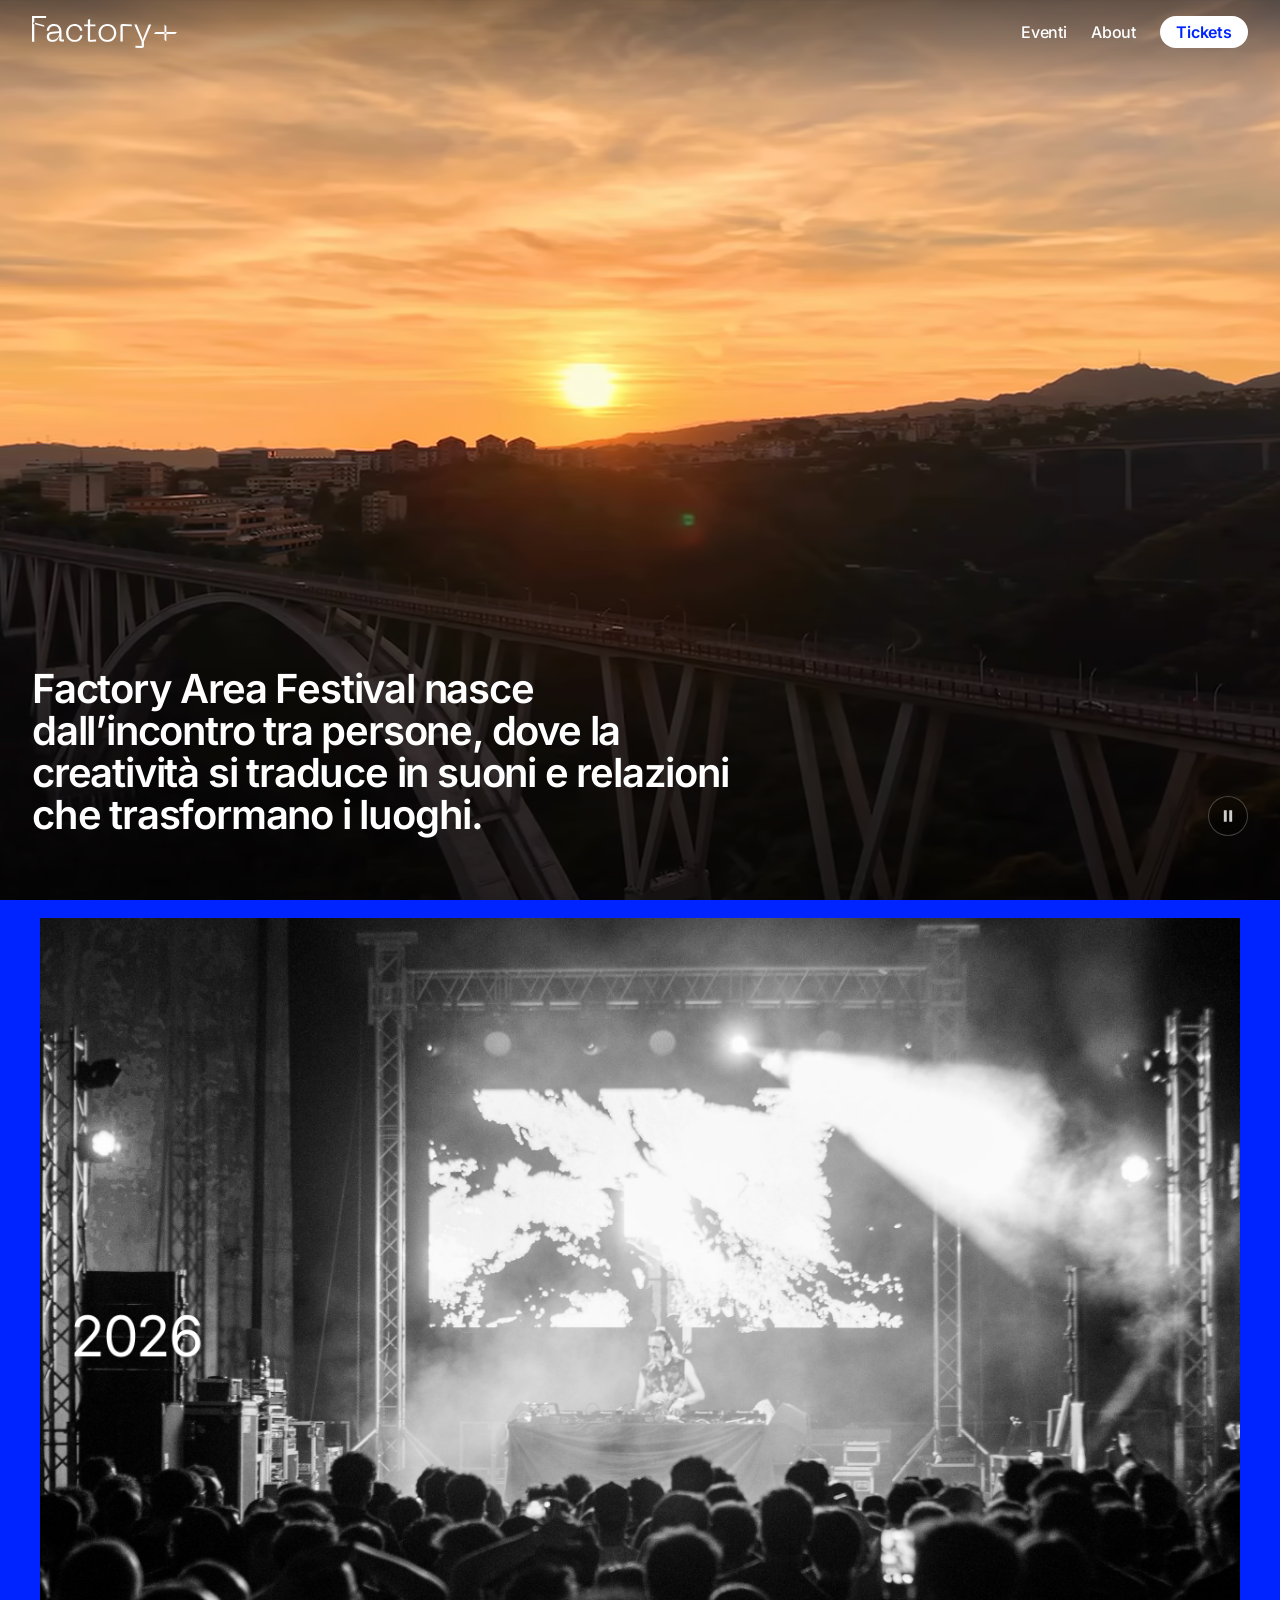
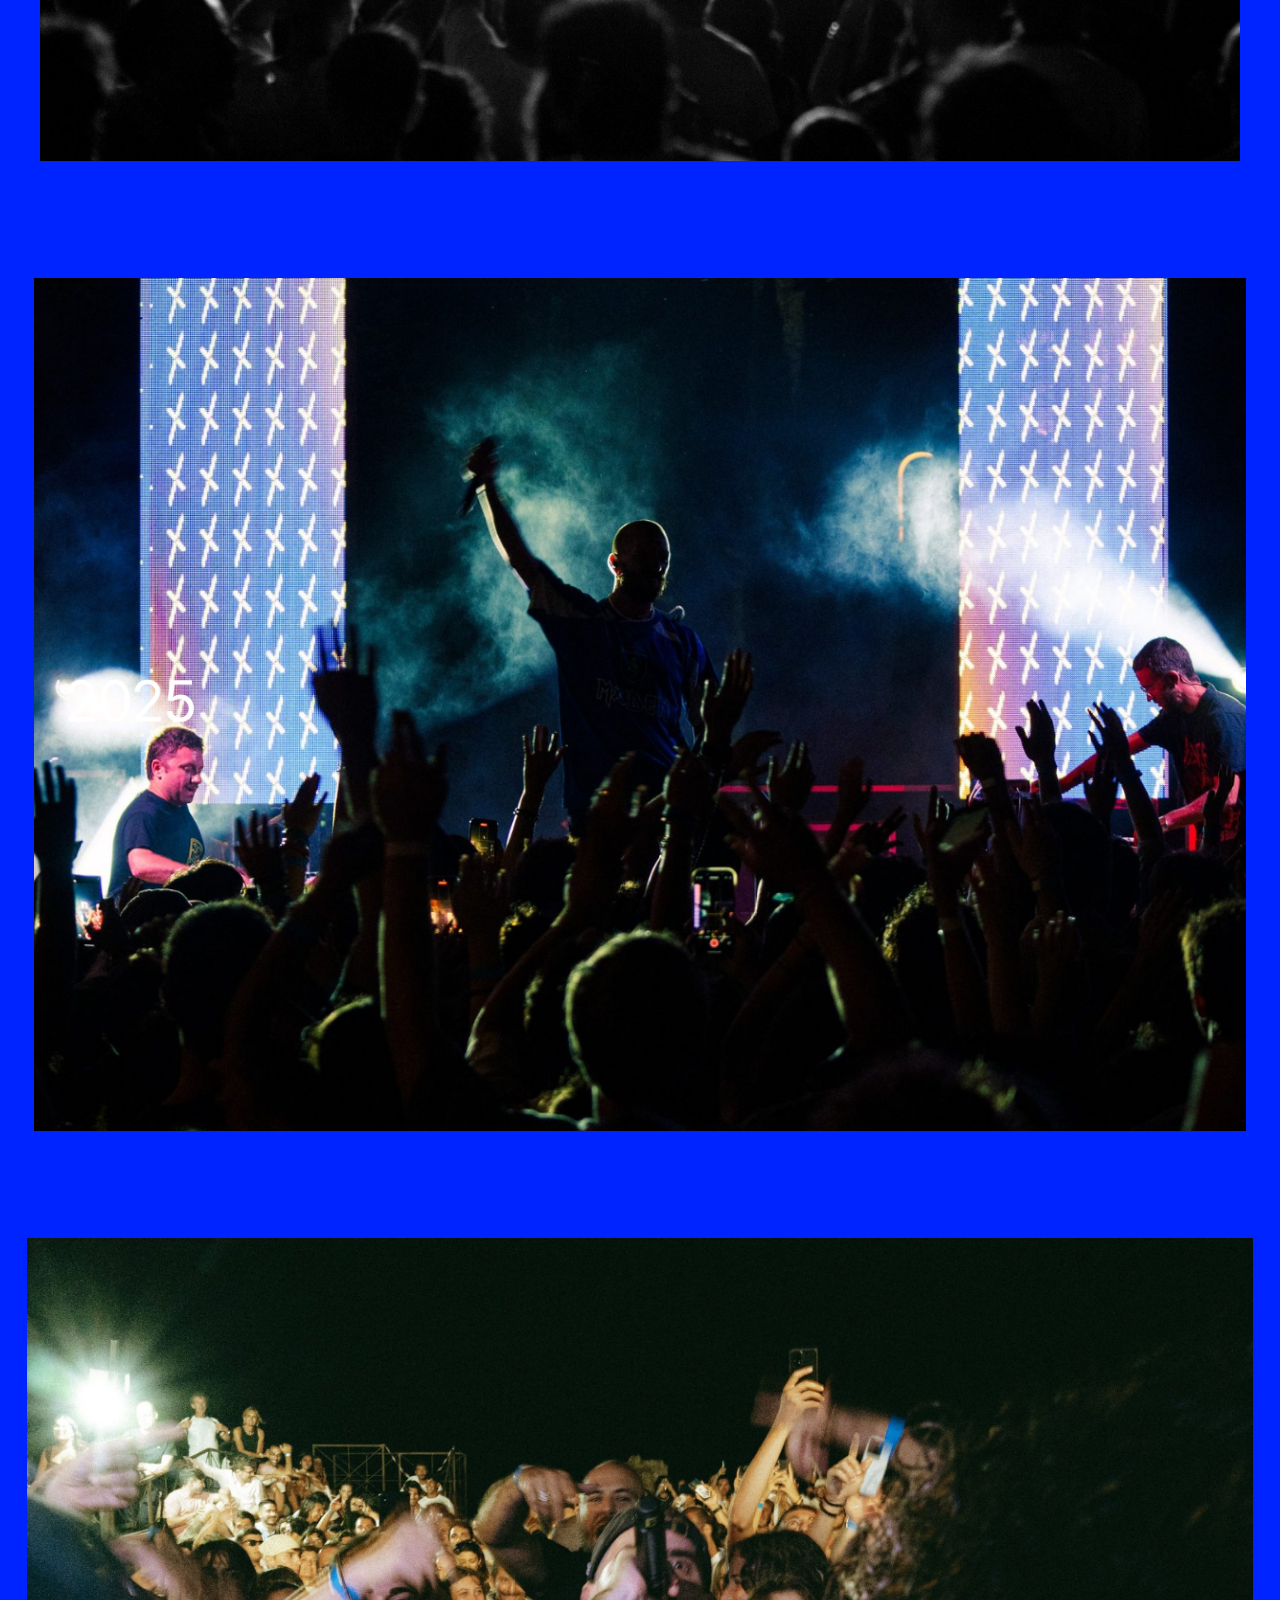
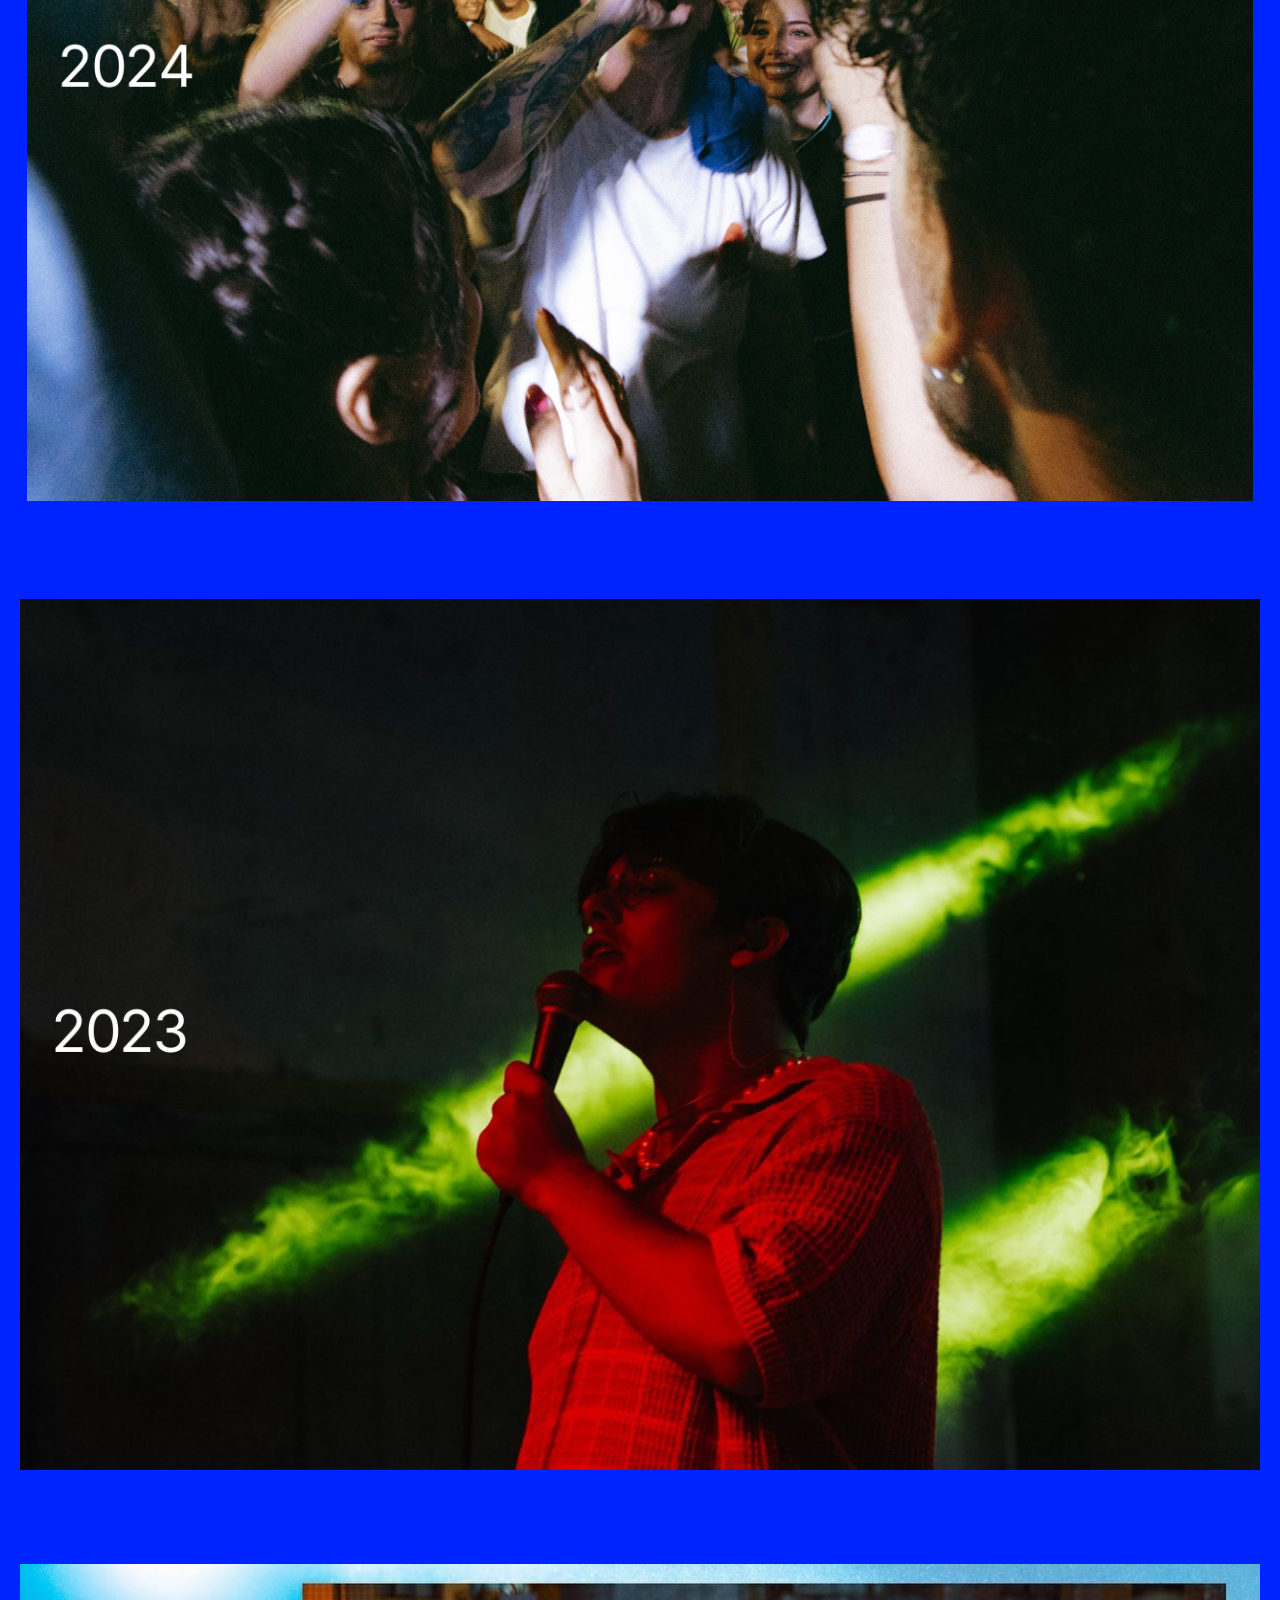
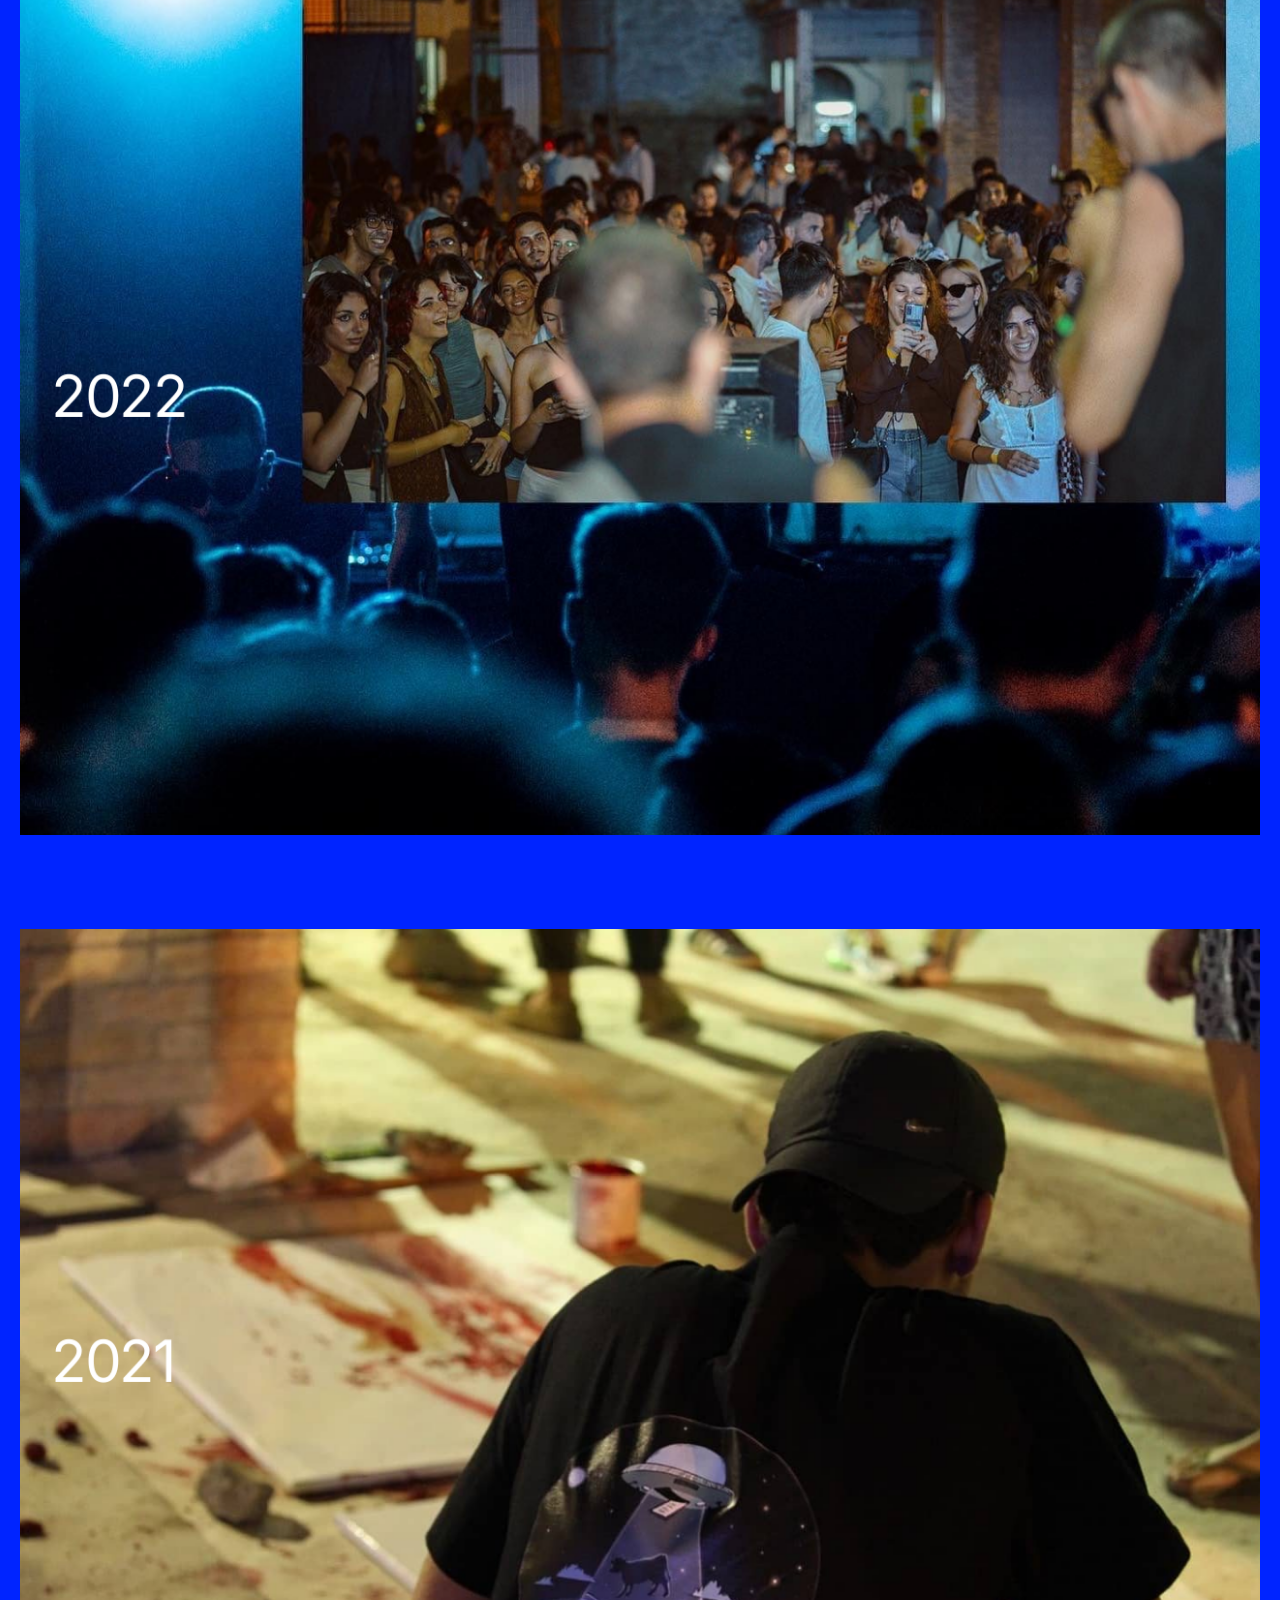
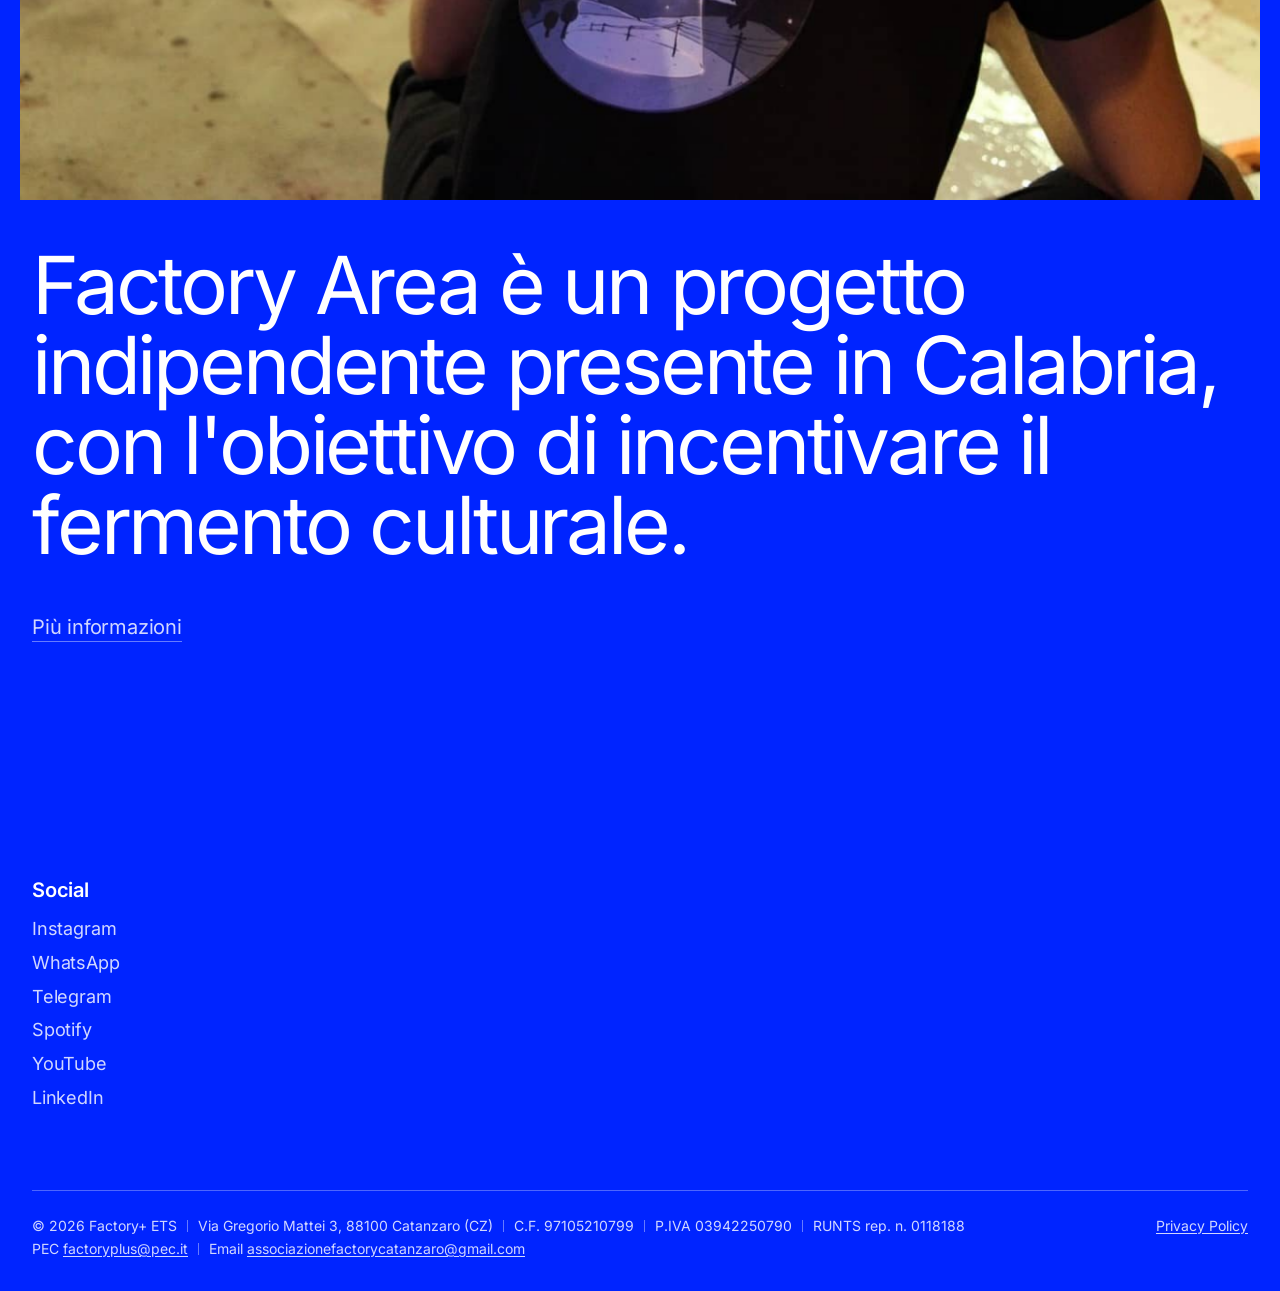
==== commit 25ce18e7: "Pubblica l'edizione 2026: home, eventi, sitemap; titolo "Eventi" - Foto 1 del 2026 sostituita con qu" ====
--- a/index.html
+++ b/index.html
@@ -165,7 +165,16 @@
 
     <!-- EDIZIONI: le foto si fermano e si impilano scorrendo -->
     <section class="stack" id="edizioni" aria-label="Le edizioni">
-      <a class="stack__card" href="eventi/quintaed/" aria-label="Factory Area Festival 5 (2025)" style="--top:0px;--top-m:0px" data-scale="0.4" data-scale-m="0.5" data-y="-100" data-y-m="-170">
+      <a class="stack__card" href="eventi/sestaed/" aria-label="Factory Area Festival 6 (2026)" style="--top:0px;--top-m:0px" data-scale="0.4" data-scale-m="0.5" data-y="-100" data-y-m="-170">
+        <div class="stack__inner">
+          <img class="stack__img" src="assets/img/edizioni/2026/copertina-2048.jpg" srcset="assets/img/edizioni/2026/copertina-1024.jpg 1024w, assets/img/edizioni/2026/copertina-2048.jpg 2048w" sizes="100vw" width="2048" height="1638" alt="Foto di Factory Area Festival 6 (2026)" loading="lazy" decoding="async">
+          <div class="stack__label">
+            <h2 class="t-h2" data-split="char" data-stagger="0.1" data-delay="0.1" style="--ty:10px;--ts:.8;--tb:3px;--tdur:1s">2026</h2>
+            <span class="stack__line" aria-hidden="true"></span>
+          </div>
+        </div>
+      </a>
+      <a class="stack__card" href="eventi/quintaed/" aria-label="Factory Area Festival 5 (2025)" style="--top:50px;--top-m:30px" data-scale="0.5" data-scale-m="0.6" data-y="-100" data-y-m="-150">
         <div class="stack__inner">
           <img class="stack__img" src="assets/img/edizioni/2025/copertina-2048.jpg" srcset="assets/img/edizioni/2025/copertina-1024.jpg 768w, assets/img/edizioni/2025/copertina-2048.jpg 1536w" sizes="100vw" width="1536" height="2048" alt="Foto di Factory Area Festival 5 (2025)" loading="lazy" decoding="async">
           <div class="stack__label">
@@ -174,7 +183,7 @@
           </div>
         </div>
       </a>
-      <a class="stack__card" href="eventi/quartaed/" aria-label="Factory Area Festival 4 (2024)" style="--top:50px;--top-m:30px" data-scale="0.5" data-scale-m="0.6" data-y="-100" data-y-m="-150">
+      <a class="stack__card" href="eventi/quartaed/" aria-label="Factory Area Festival 4 (2024)" style="--top:100px;--top-m:60px" data-scale="0.6" data-scale-m="0.7" data-y="-100" data-y-m="-130">
         <div class="stack__inner">
           <img class="stack__img" src="assets/img/edizioni/2024/foto-1-2048.jpg" srcset="assets/img/edizioni/2024/foto-1-1024.jpg 1024w, assets/img/edizioni/2024/foto-1-2048.jpg 2048w" sizes="100vw" width="2048" height="1536" alt="Foto di Factory Area Festival 4 (2024)" loading="lazy" decoding="async">
           <div class="stack__label">
@@ -183,7 +192,7 @@
           </div>
         </div>
       </a>
-      <a class="stack__card" href="eventi/terzaed/" aria-label="Factory Area Festival 3 (2023)" style="--top:100px;--top-m:60px" data-scale="0.6" data-scale-m="0.7" data-y="-100" data-y-m="-130">
+      <a class="stack__card" href="eventi/terzaed/" aria-label="Factory Area Festival 3 (2023)" style="--top:150px;--top-m:90px" data-scale="0.7" data-scale-m="0.8" data-y="-100" data-y-m="-100">
         <div class="stack__inner">
           <img class="stack__img" src="assets/img/edizioni/2023/foto-1-2048.jpg" srcset="assets/img/edizioni/2023/foto-1-1024.jpg 576w, assets/img/edizioni/2023/foto-1-2048.jpg 1153w" sizes="100vw" width="1153" height="2048" alt="Foto di Factory Area Festival 3 (2023)" loading="lazy" decoding="async">
           <div class="stack__label">
--- a/assets/css/style.css
+++ b/assets/css/style.css
@@ -103,6 +103,19 @@
   text-size-adjust: 100%;
 }
 
+/* Barra di scorrimento nascosta: su computer il video e le foto arrivano fino al
+   bordo destro della finestra. Si scorre come sempre (rotella, trackpad, tastiera). */
+html {
+  scrollbar-width: none;
+}
+
+html::-webkit-scrollbar,
+body::-webkit-scrollbar {
+  display: none;
+  width: 0;
+  height: 0;
+}
+
 body {
   margin: 0;
   min-height: 100vh;
@@ -272,13 +285,13 @@
   padding: 16px var(--gutter);
 }
 
-/* Sfondo sfocato */
+/* Sfondo sfocato, senza colore: si vede solo la sfocatura di ciò che passa sotto */
 .nav__bar::before {
   content: "";
   position: absolute;
   inset: 0;
   z-index: -1;
-  background: rgba(0, 36, 255, 0.6);
+  background: transparent;
   -webkit-backdrop-filter: blur(18px) saturate(1.4);
   backdrop-filter: blur(18px) saturate(1.4);
   border-bottom: 1px solid rgba(255, 255, 255, 0.18);
@@ -337,7 +350,7 @@
   display: none;
 }
 
-/* Browser senza sfocatura: sfondo più coprente */
+/* Browser senza sfocatura: sfondo blu quasi coprente, per leggere le voci */
 @supports not ((backdrop-filter: blur(1px)) or (-webkit-backdrop-filter: blur(1px))) {
   .nav__bar::before {
     background: rgba(0, 36, 255, 0.95);
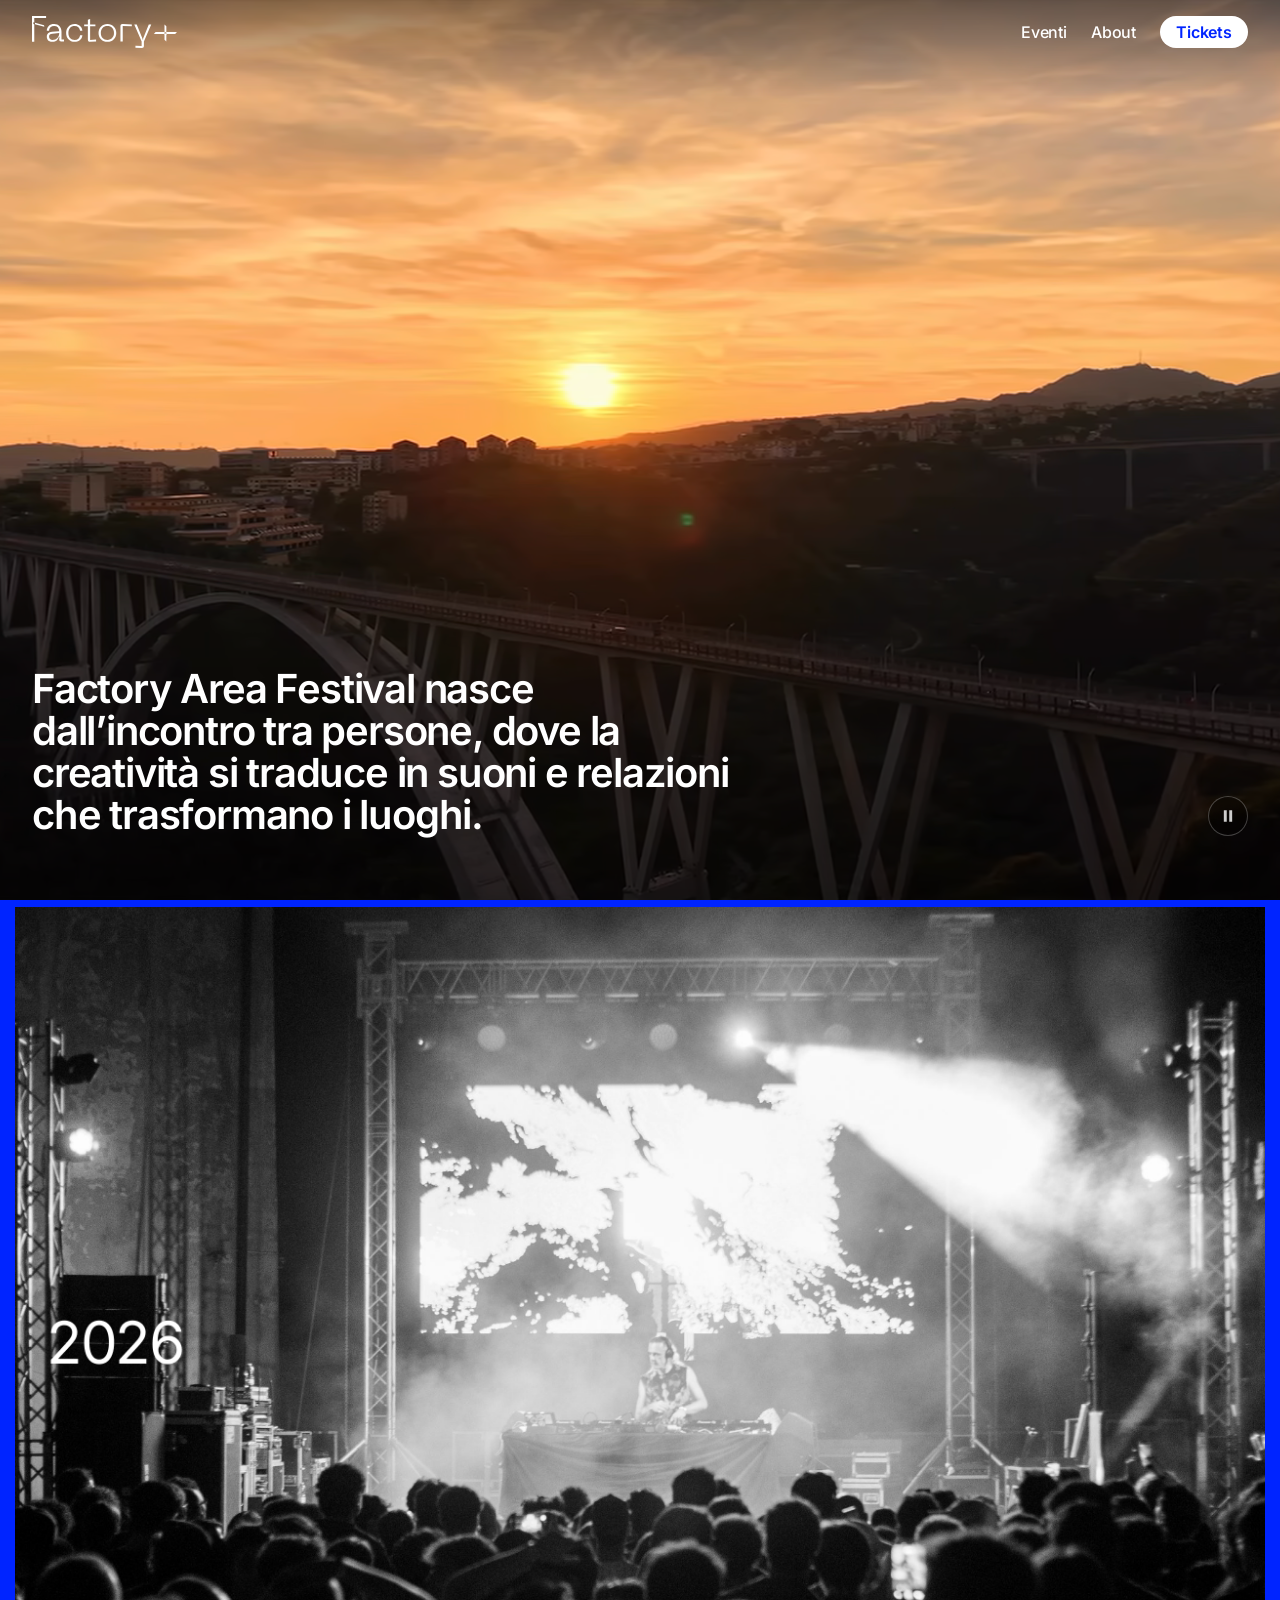
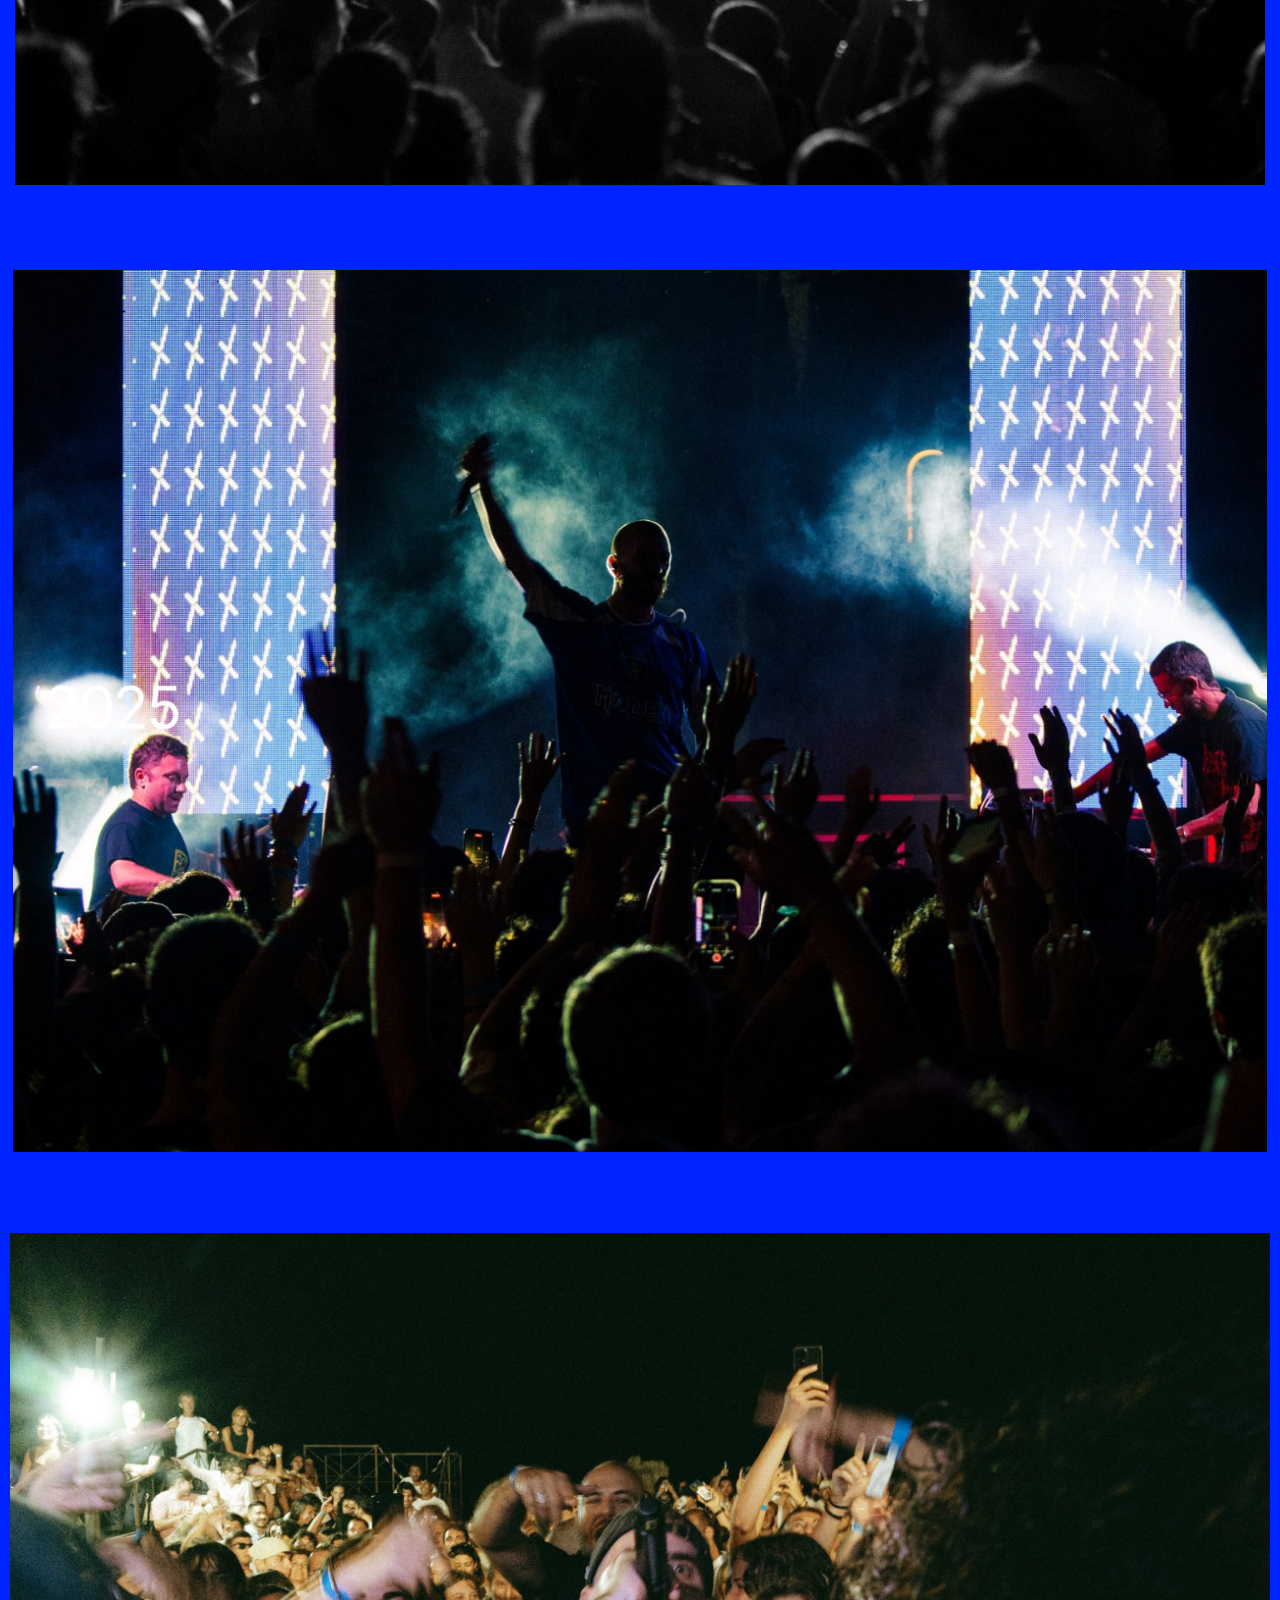
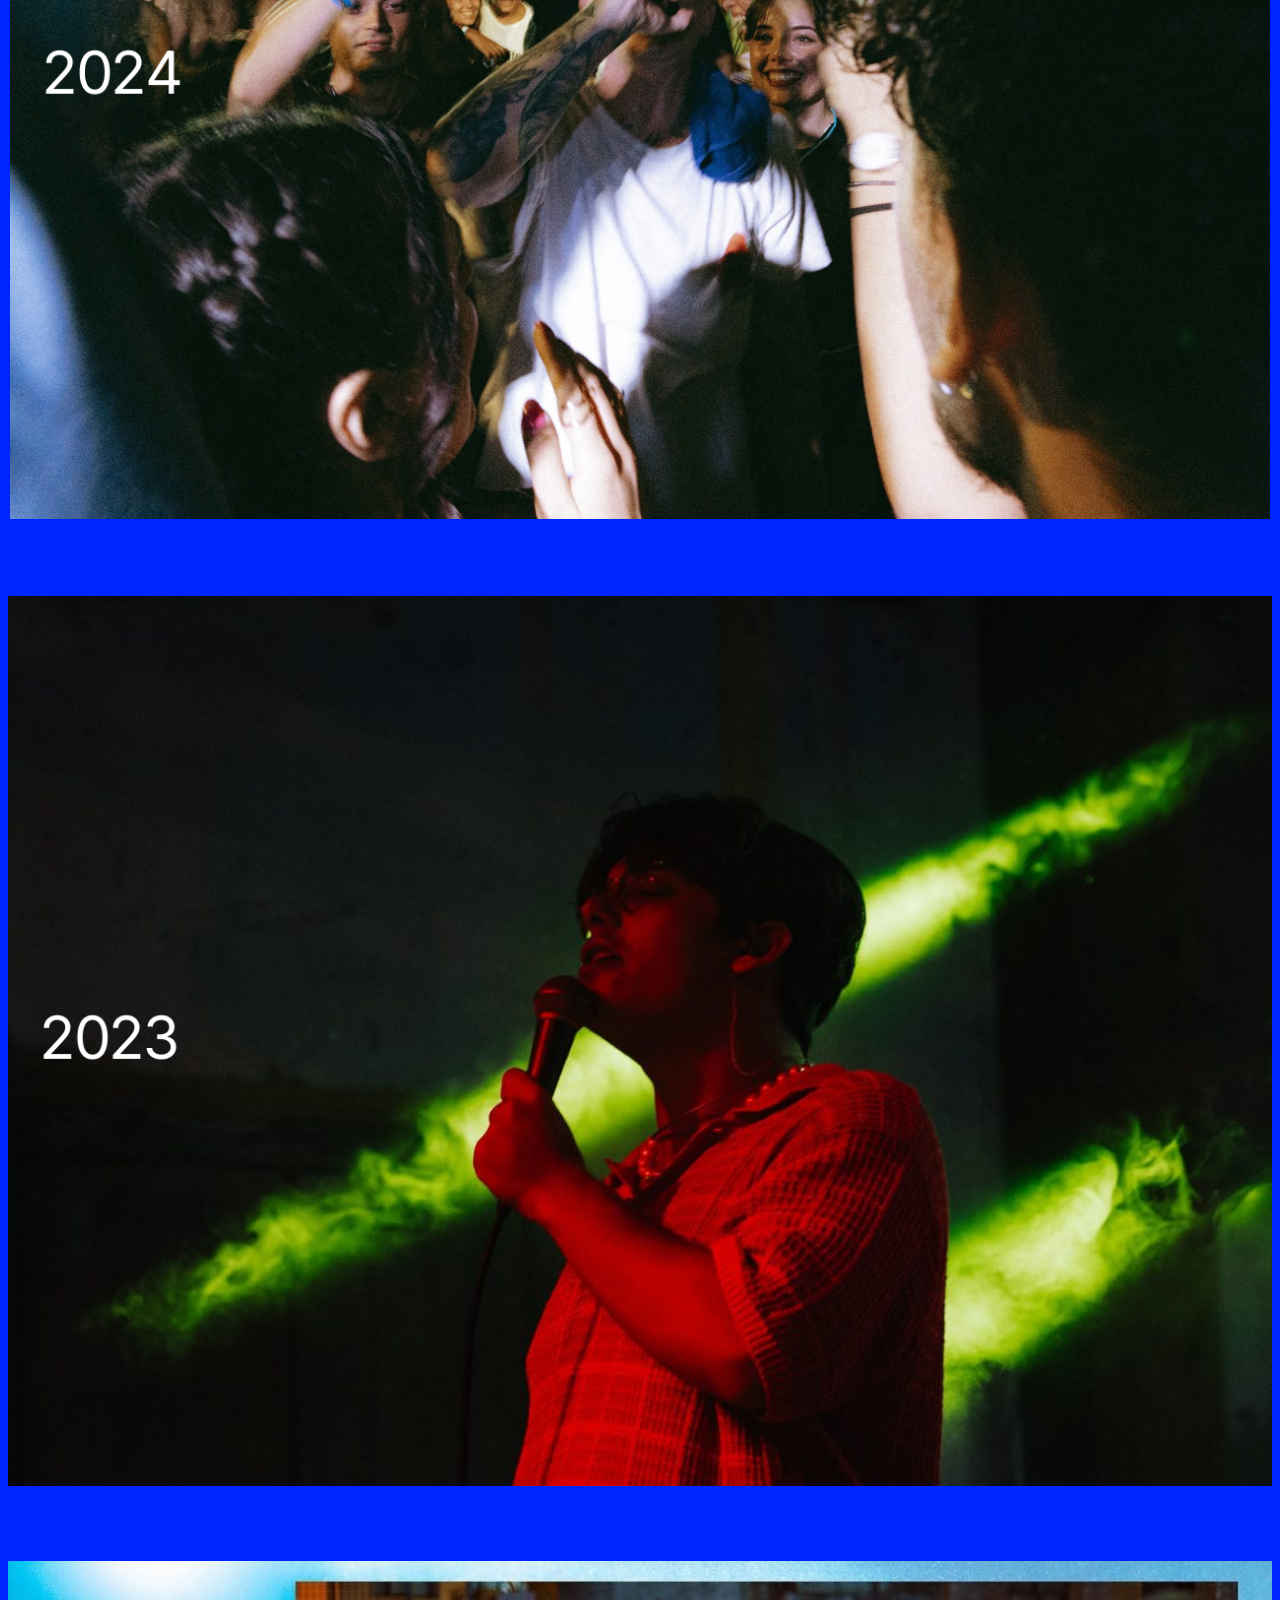
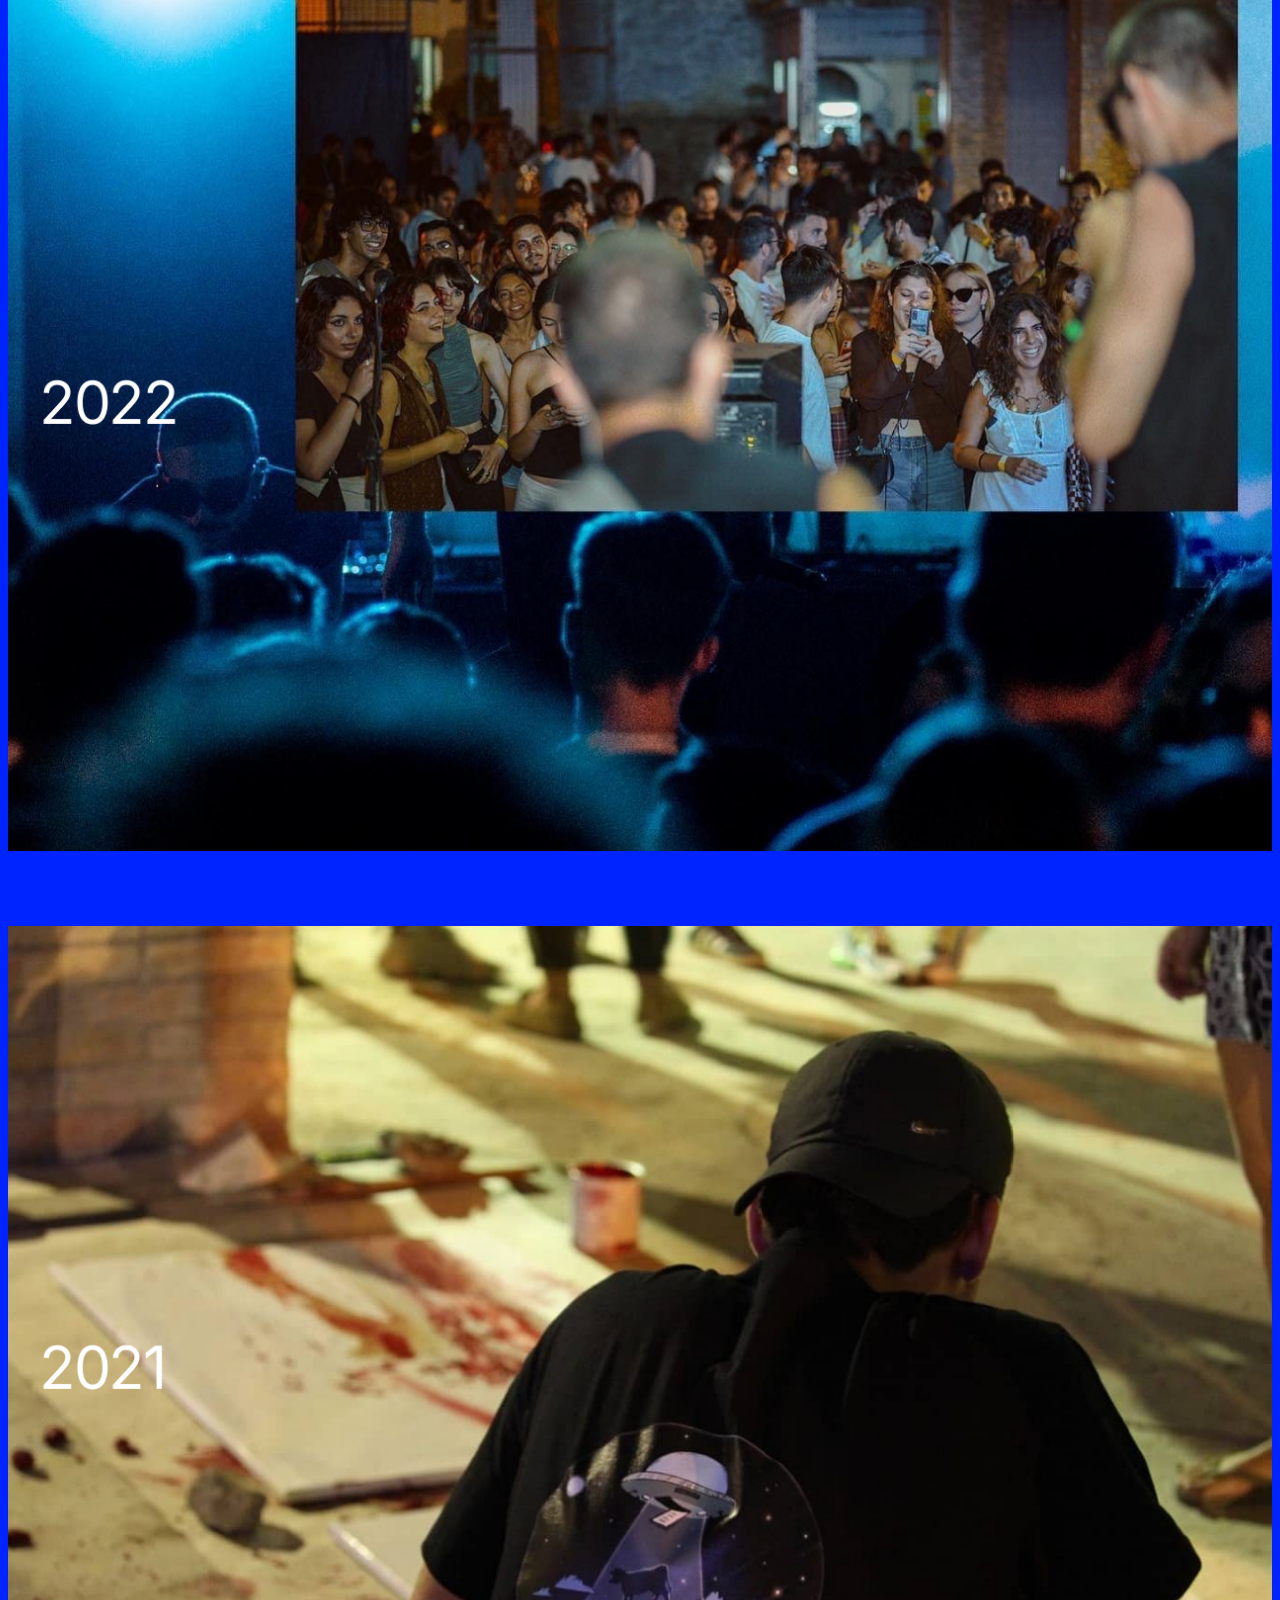
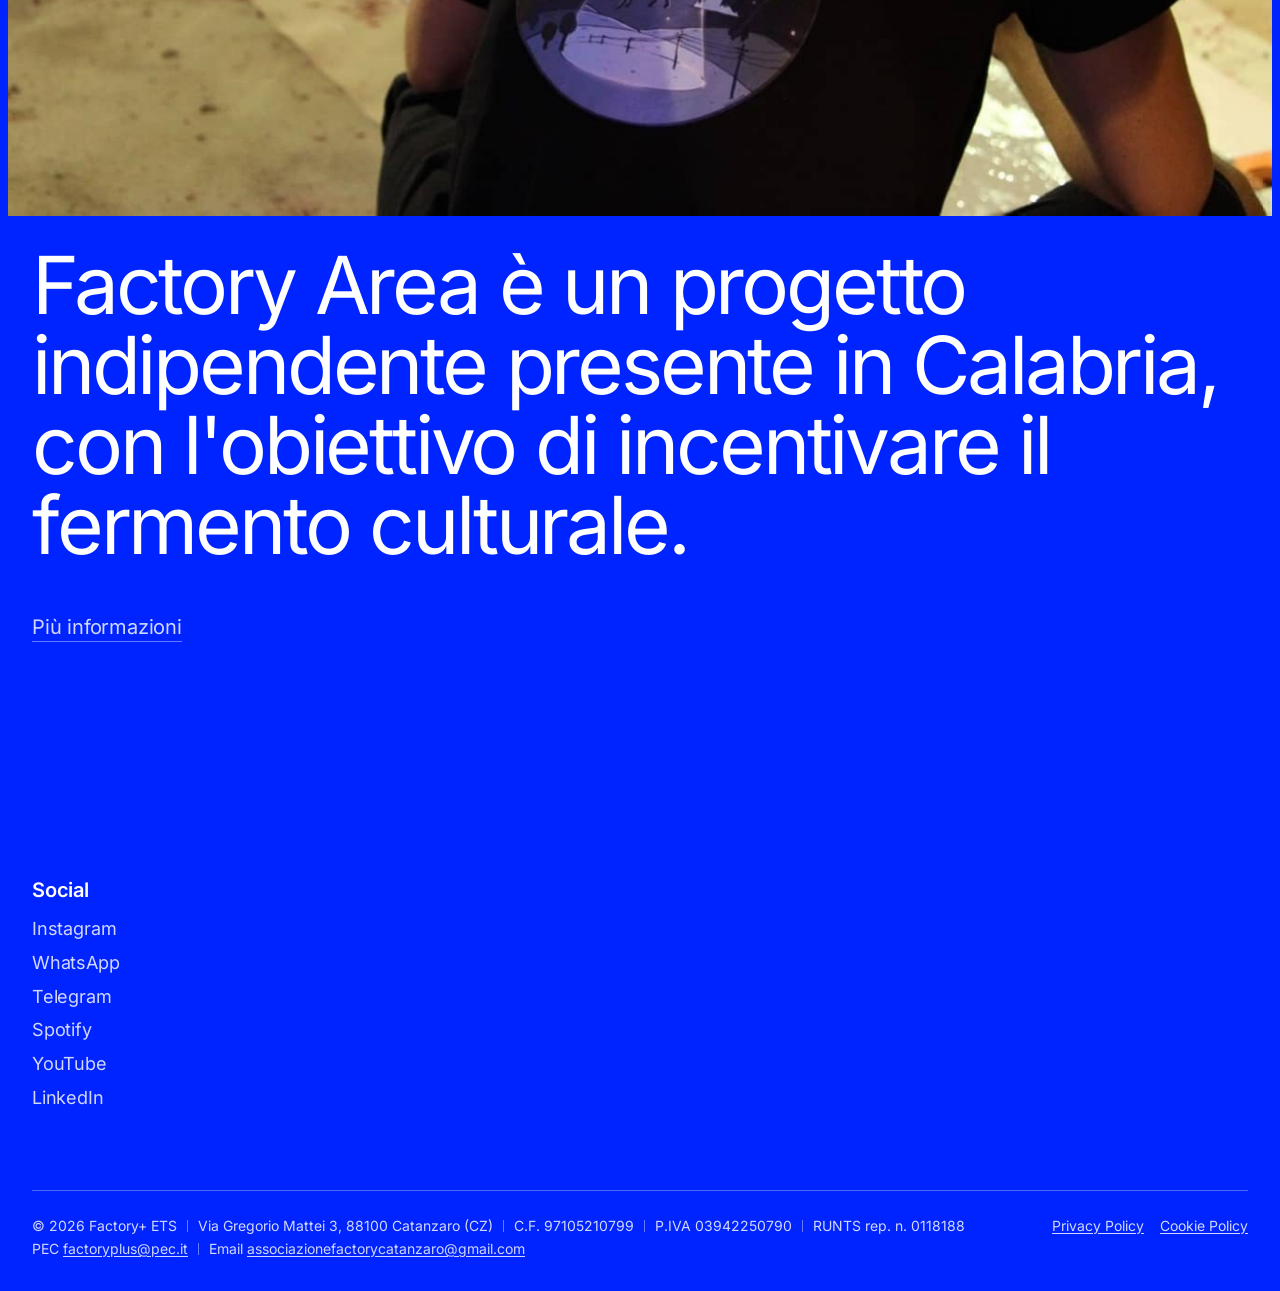
==== commit 1b3e189d: "Fascia blu sopra la barra su iPhone, cookie policy nel footer - Safari su iPhone mostrava sopra la b" ====
--- a/index.html
+++ b/index.html
@@ -262,7 +262,7 @@
             <span>Email <a href="mailto:associazionefactorycatanzaro@gmail.com">associazionefactorycatanzaro@gmail.com</a></span>
           </p>
         </div>
-        <p class="footer__links"><a href="privacy/">Privacy Policy</a></p>
+        <p class="footer__links"><a href="privacy/">Privacy Policy</a><a href="privacy/#cookie">Cookie Policy</a></p>
       </div>
     </div>
   </footer>
--- a/assets/css/style.css
+++ b/assets/css/style.css
@@ -562,6 +562,8 @@
 
 .footer__links {
   flex: none;
+  display: flex;
+  gap: 16px;
 }
 
 
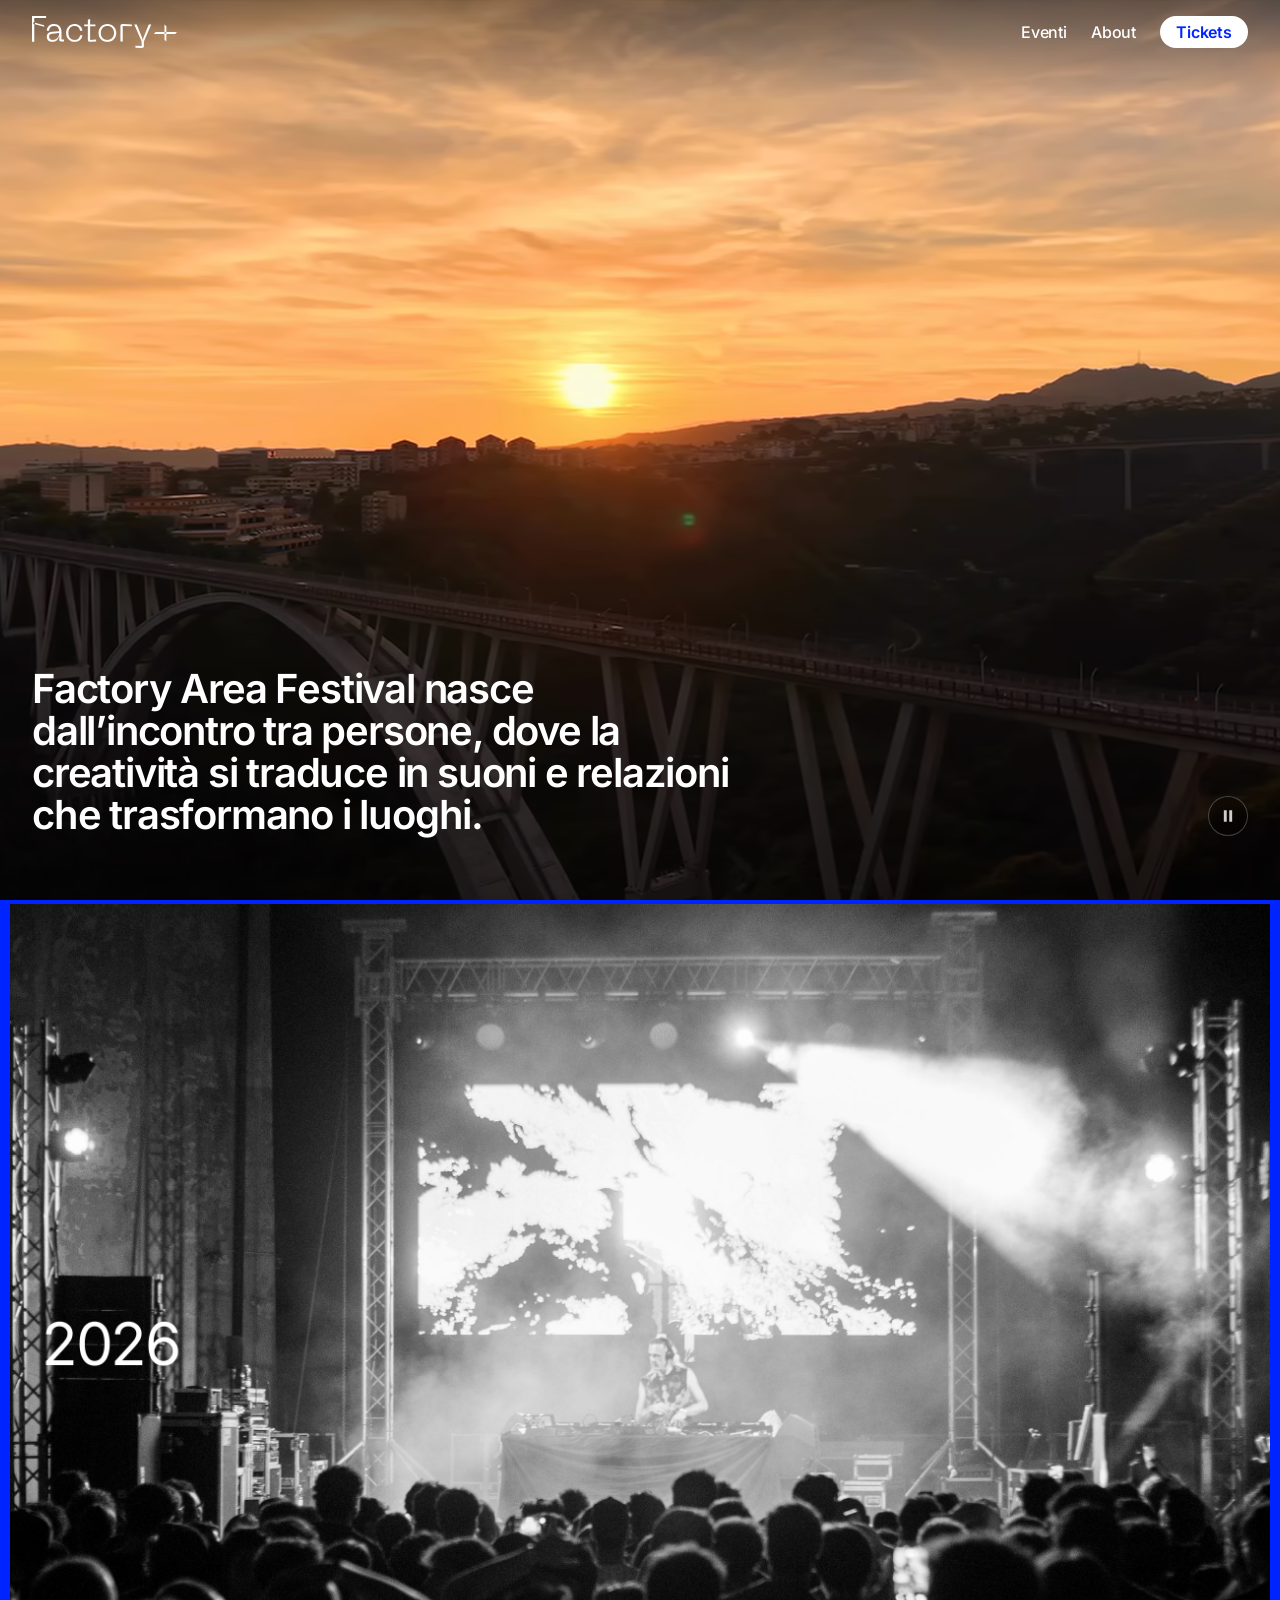
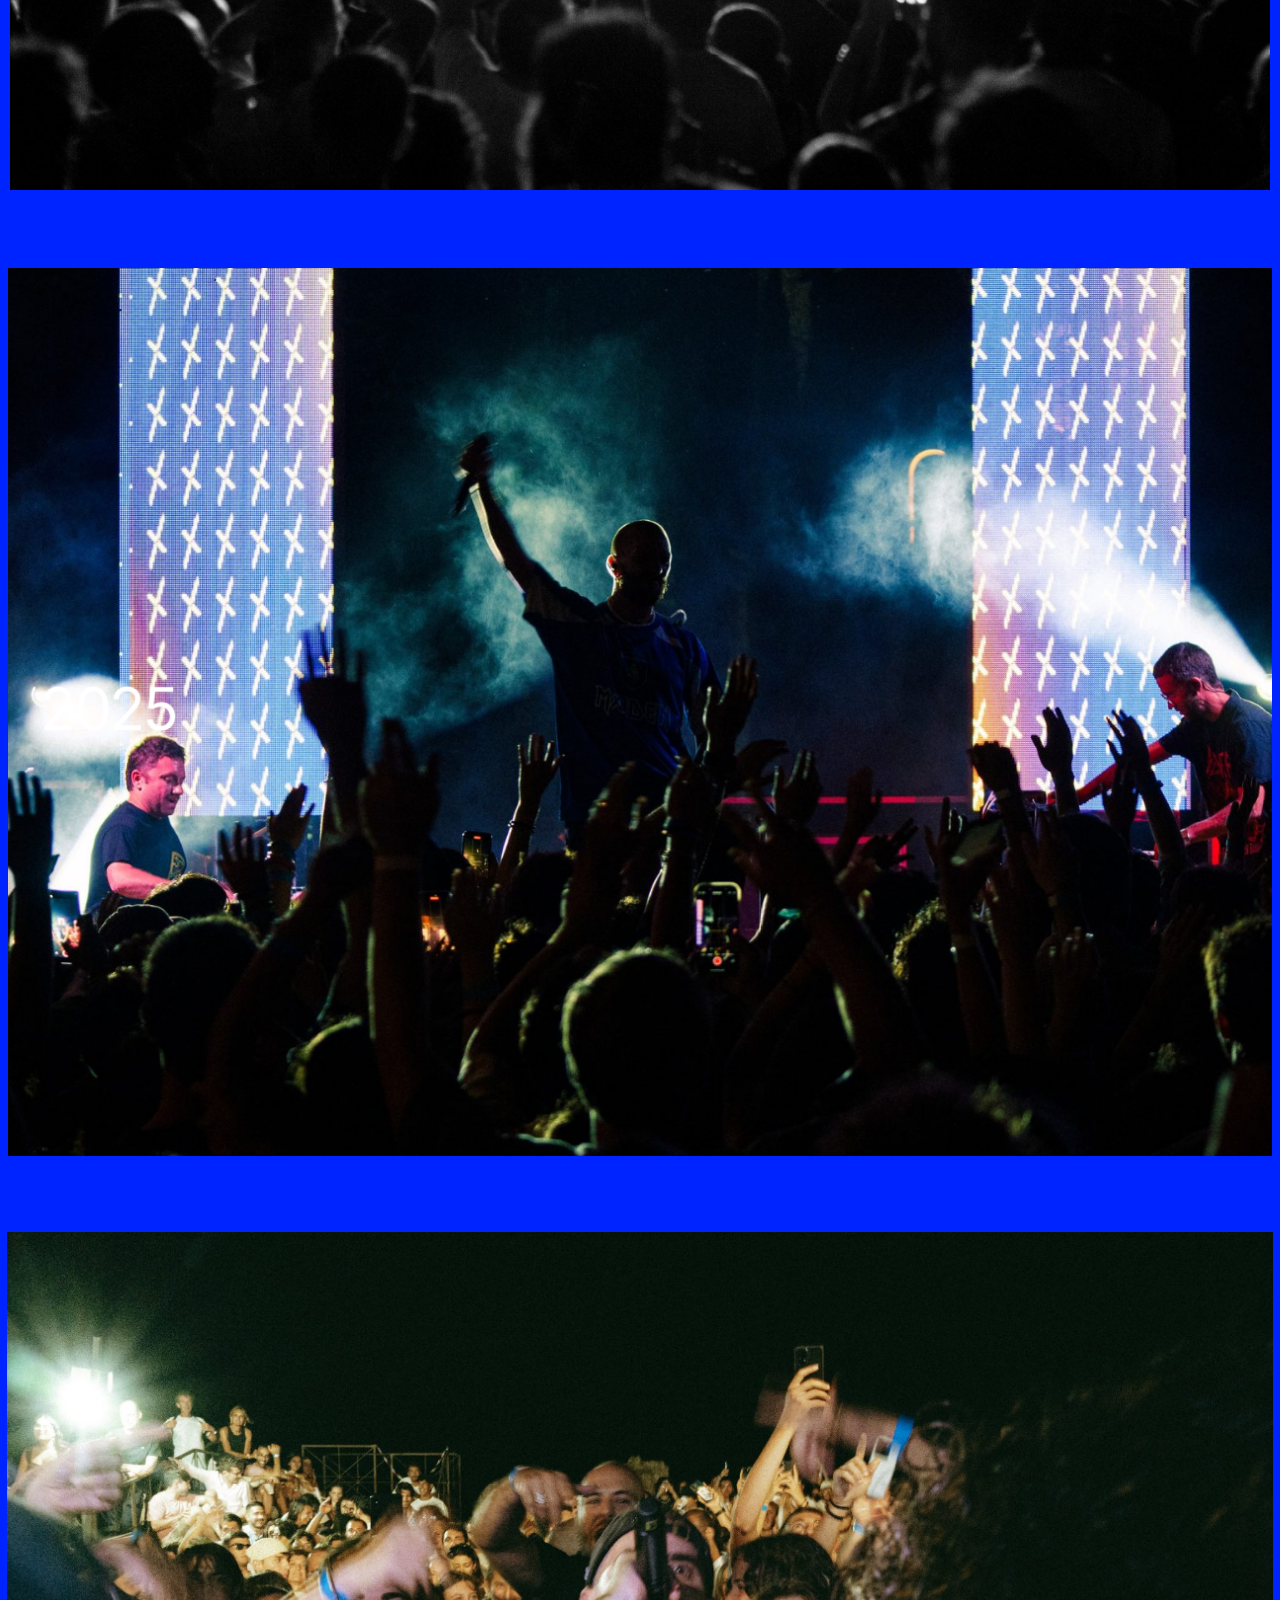
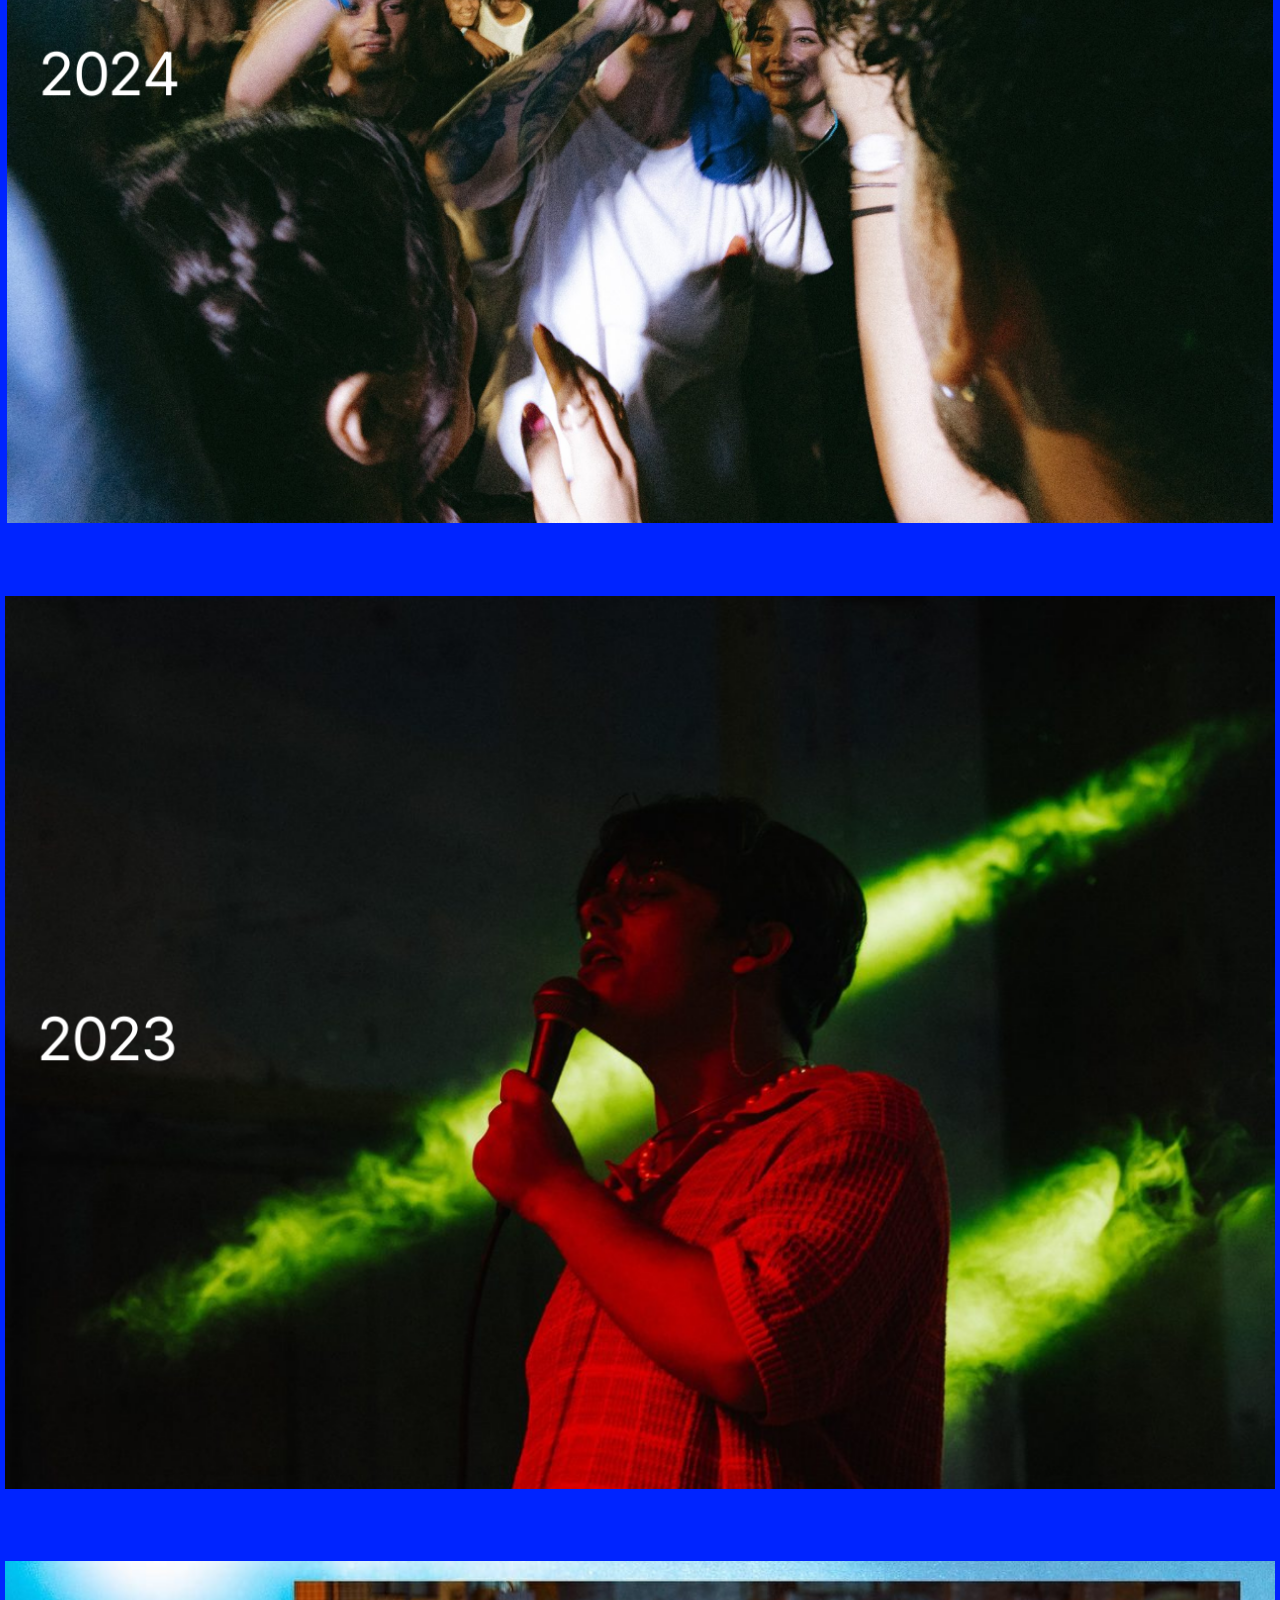
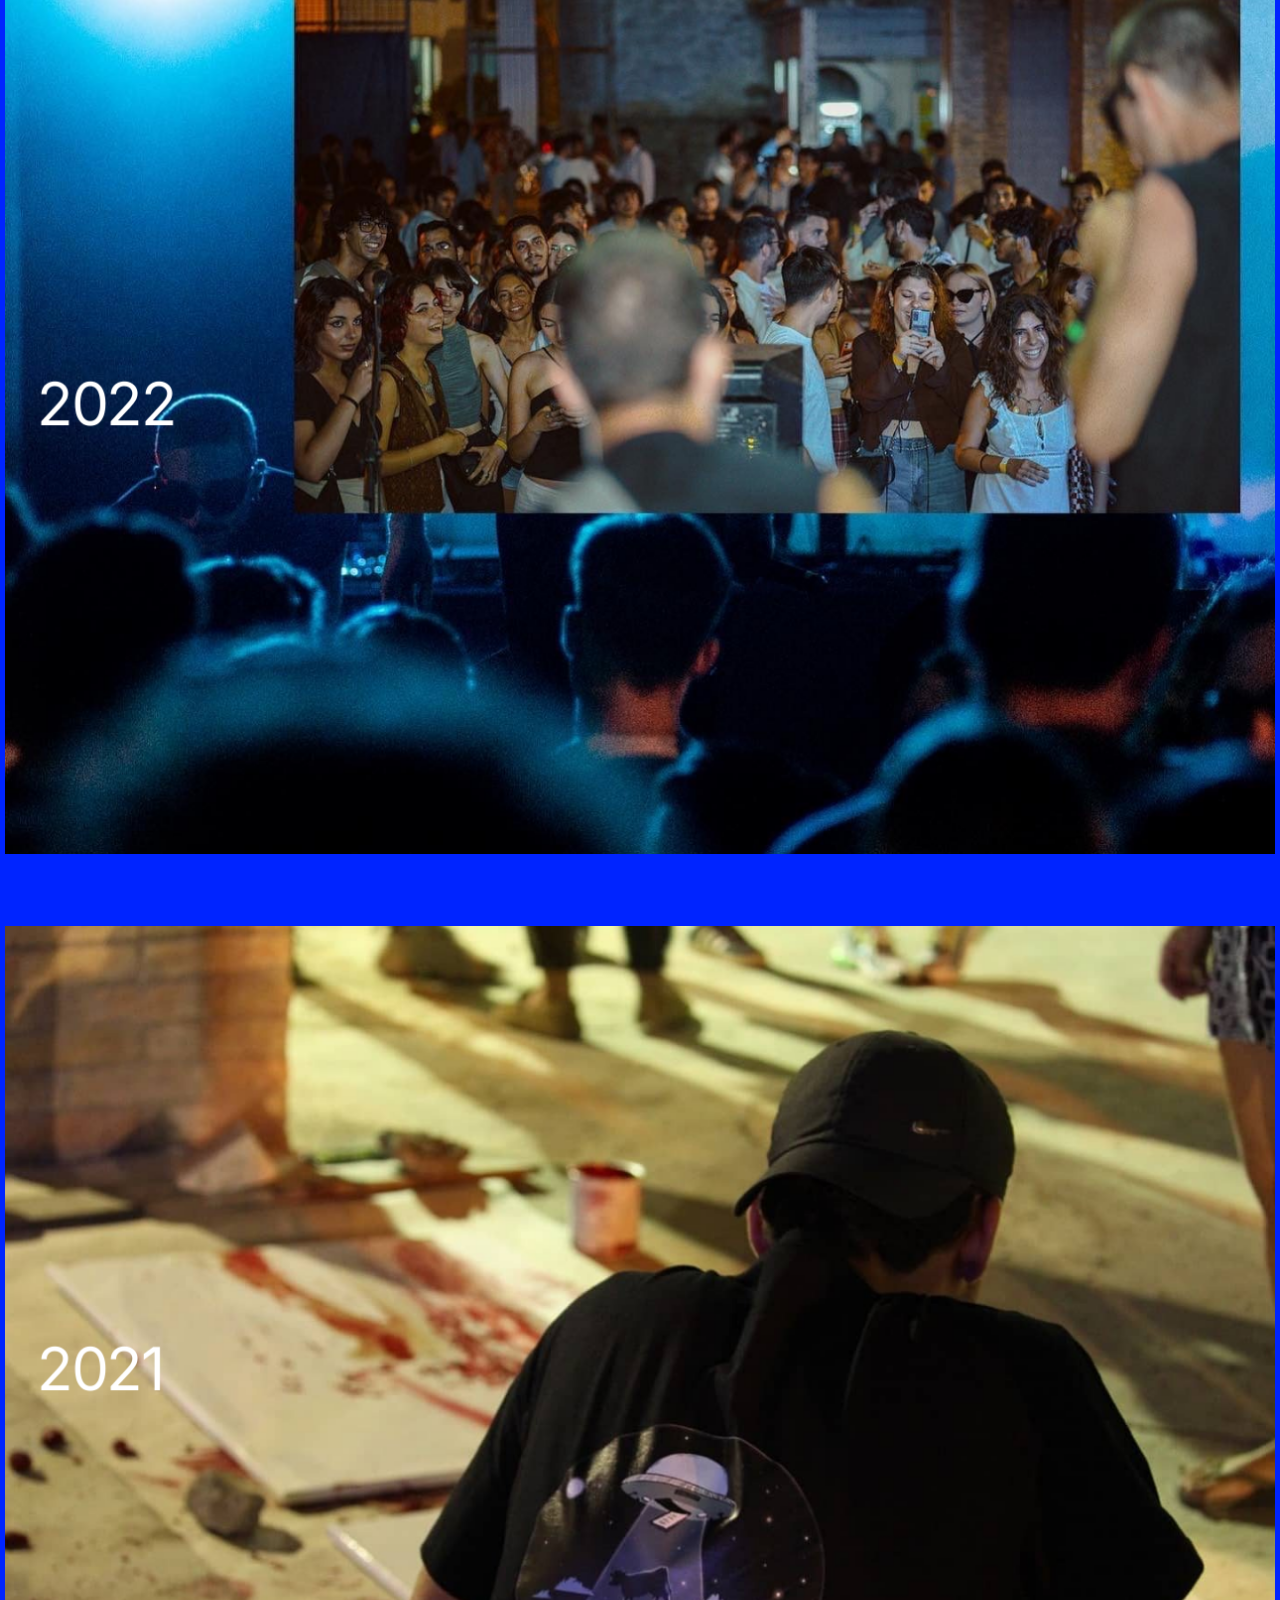
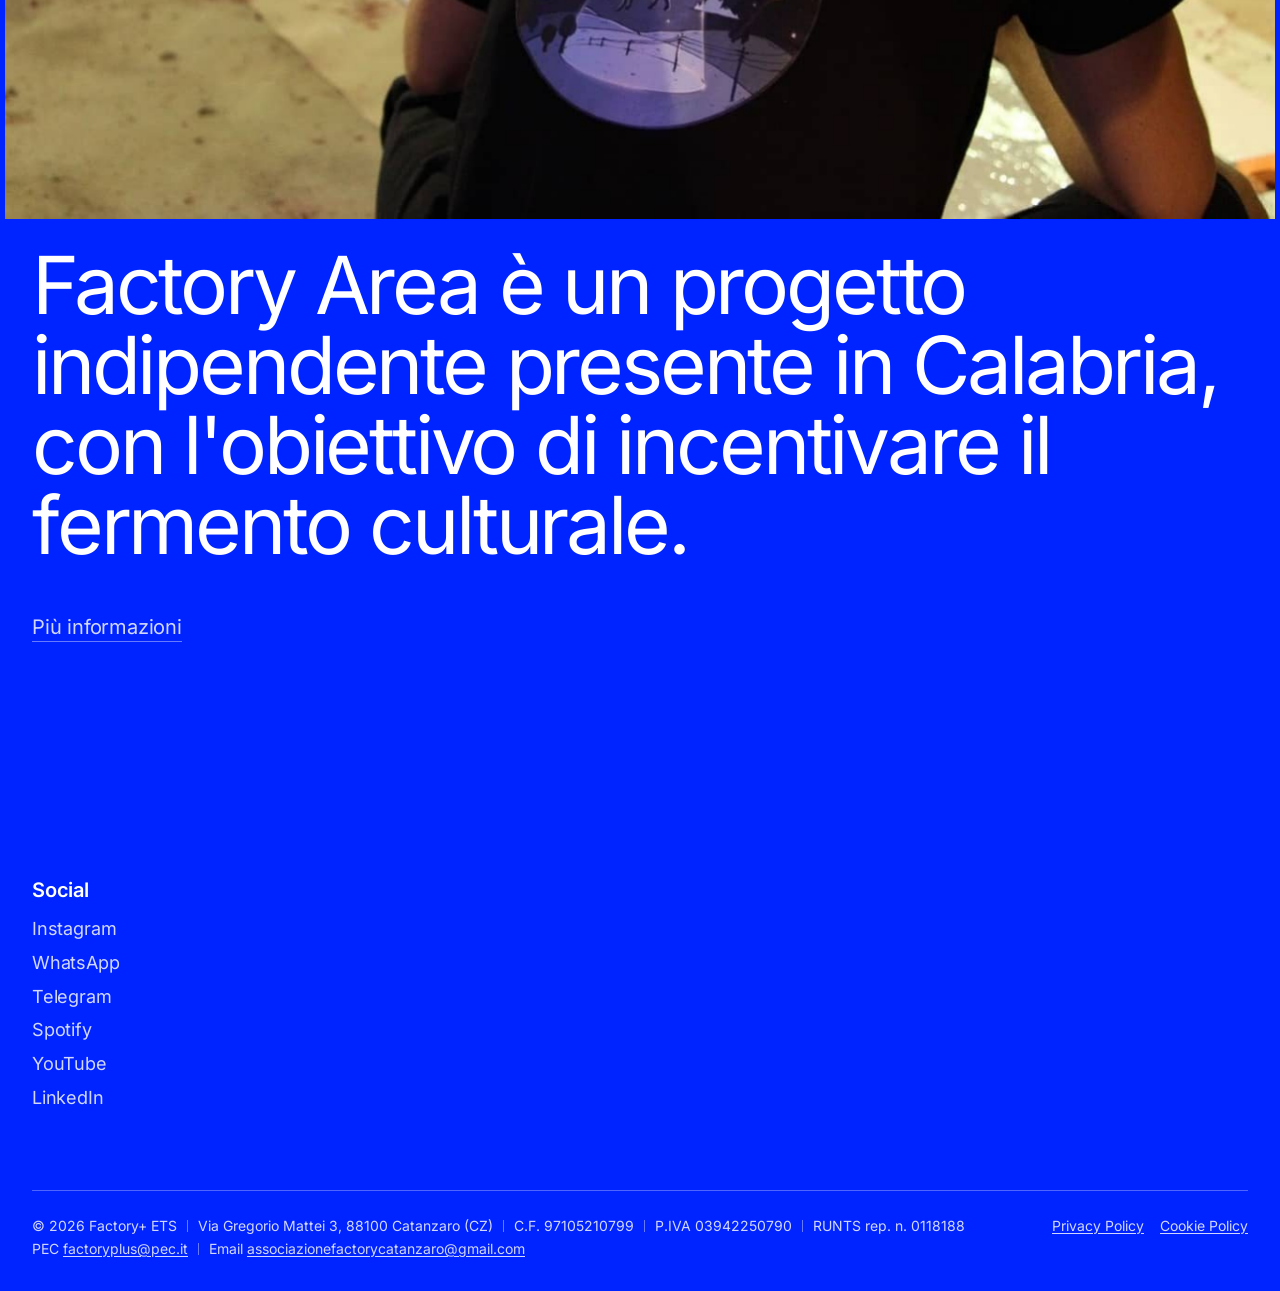
==== commit f72b21c3: "Sicurezza: Content Security Policy su tutte le pagine; via il workflow temporaneo - Ogni pagina dich" ====
--- a/index.html
+++ b/index.html
@@ -2,6 +2,7 @@
 <html lang="it">
 <head>
   <meta charset="utf-8">
+  <meta http-equiv="Content-Security-Policy" content="default-src 'self'; script-src 'self' 'sha256-B5acr88x/a4kV9FMZVbp67Z5FdVCgvuFwhmHcBiH8vU='; style-src 'self' 'unsafe-inline'; img-src 'self' data:; media-src 'self'; font-src 'self'; connect-src 'self'; manifest-src 'self'; frame-src 'none'; object-src 'none'; base-uri 'self'; form-action 'none'; upgrade-insecure-requests">
   <meta name="viewport" content="width=device-width, initial-scale=1">
   <title>Factory Area Festival | Festival di musica e arte in Calabria</title>
   <meta name="description" content="Factory Area Festival è il festival multidisciplinare di musica e arte nato in Calabria nel 2021 e organizzato da Factory+ ETS di Catanzaro.">
--- a/assets/css/style.css
+++ b/assets/css/style.css
@@ -332,9 +332,15 @@
   opacity: 0;
 }
 
-/* Elemento invisibile in cima alla home: Safari (iOS 26 e macOS) colora la fascia
-   in alto del browser con il colore degli elementi fissi sul bordo dello schermo,
-   anche se trasparenti. Il JavaScript gli assegna il colore del bordo del video. */
+/* Elemento invisibile in cima a ogni pagina. Safari su iPhone (iOS 26 e successivi)
+   colora la fascia sopra la pagina con il colore di sfondo dell'elemento fisso che
+   trova 4 px sotto il bordo superiore. Se quell'elemento è trasparente o sfocato
+   (come la barra), mostra lì il contenuto che scorre sotto. Per questo l'elemento:
+   - sta sopra la barra (z-index) e copre i primi 12 px, dove la barra non ha pulsanti;
+   - riceve i clic (pointer-events: auto): Safari salta gli elementi invisibili che
+     non li ricevono;
+   - è invisibile (opacity: 0), ma Safari ne legge comunque il colore di sfondo.
+   In home il JavaScript gli assegna il colore del bordo del video. */
 .tint {
   position: fixed;
   top: 0;
@@ -343,7 +349,7 @@
   z-index: 60;
   height: 12px;
   opacity: 0;
-  pointer-events: none;
+  pointer-events: auto;
 }
 
 .tint[hidden] {
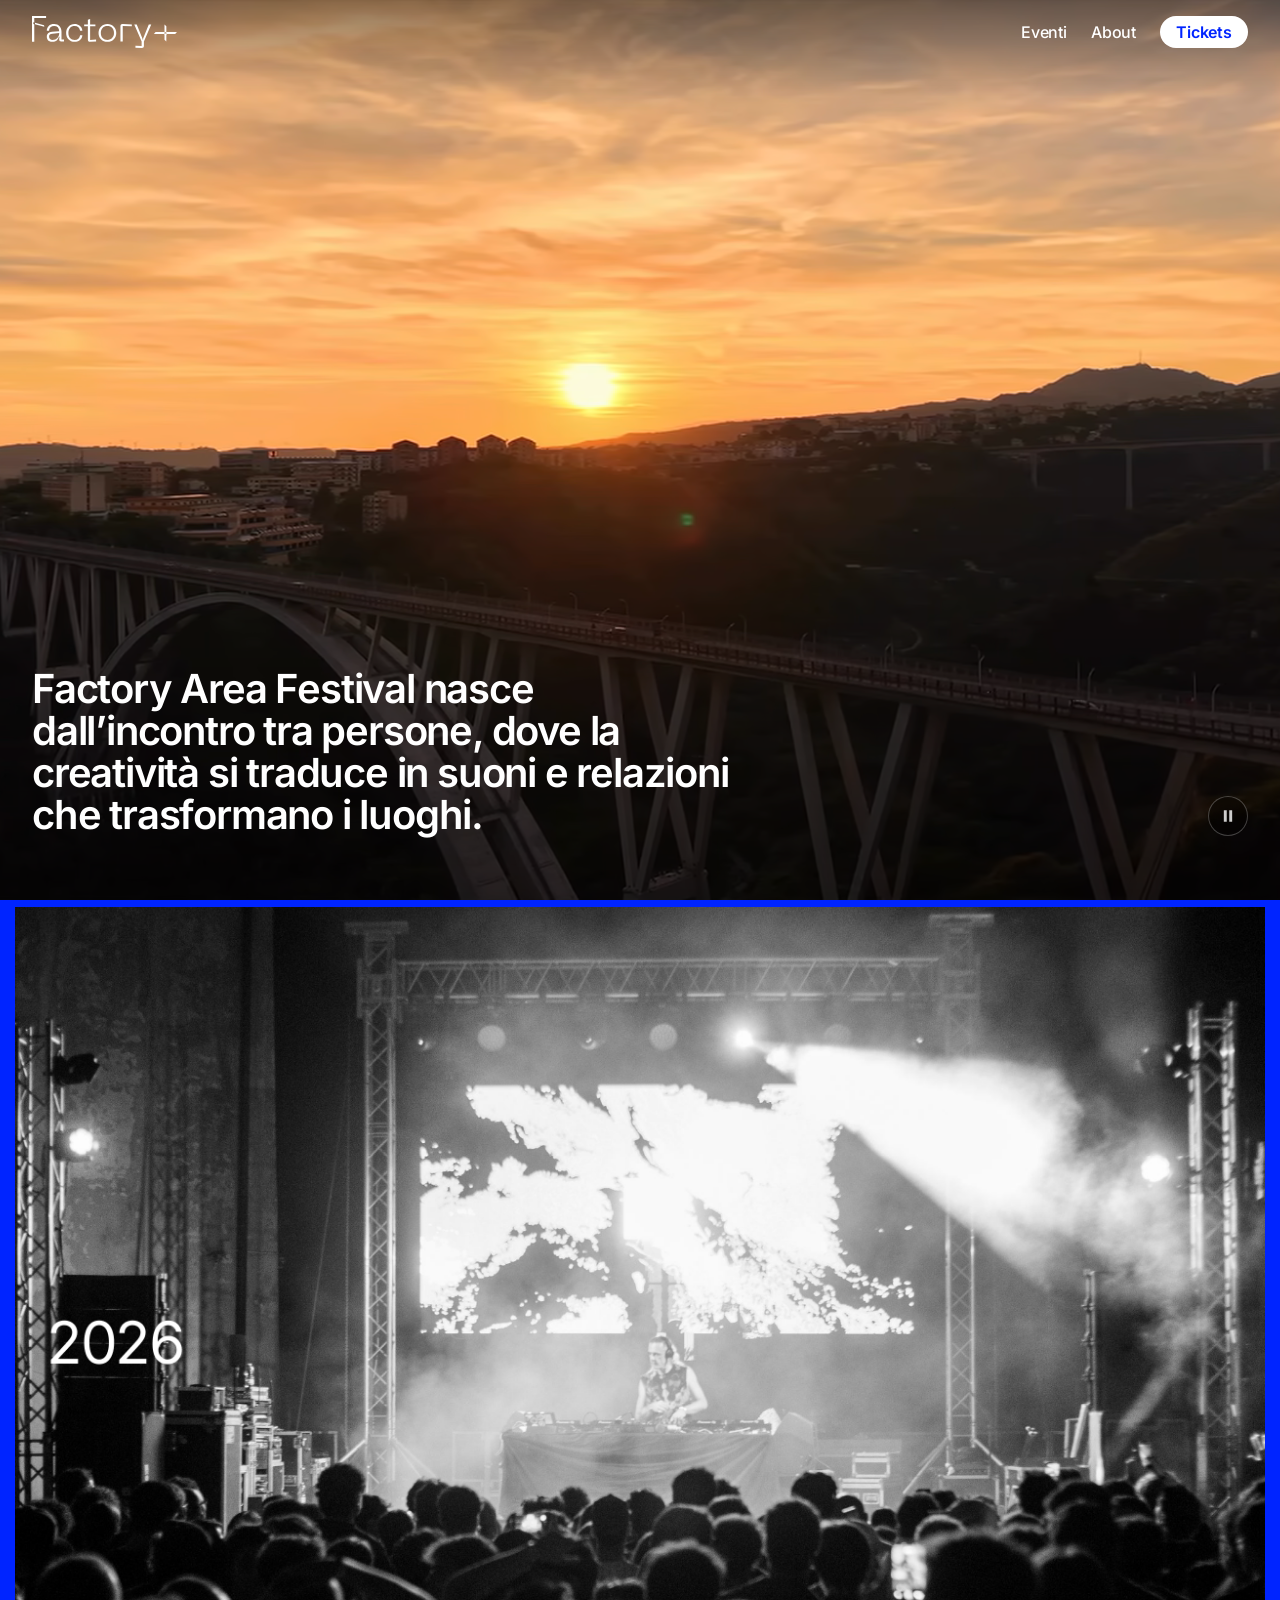
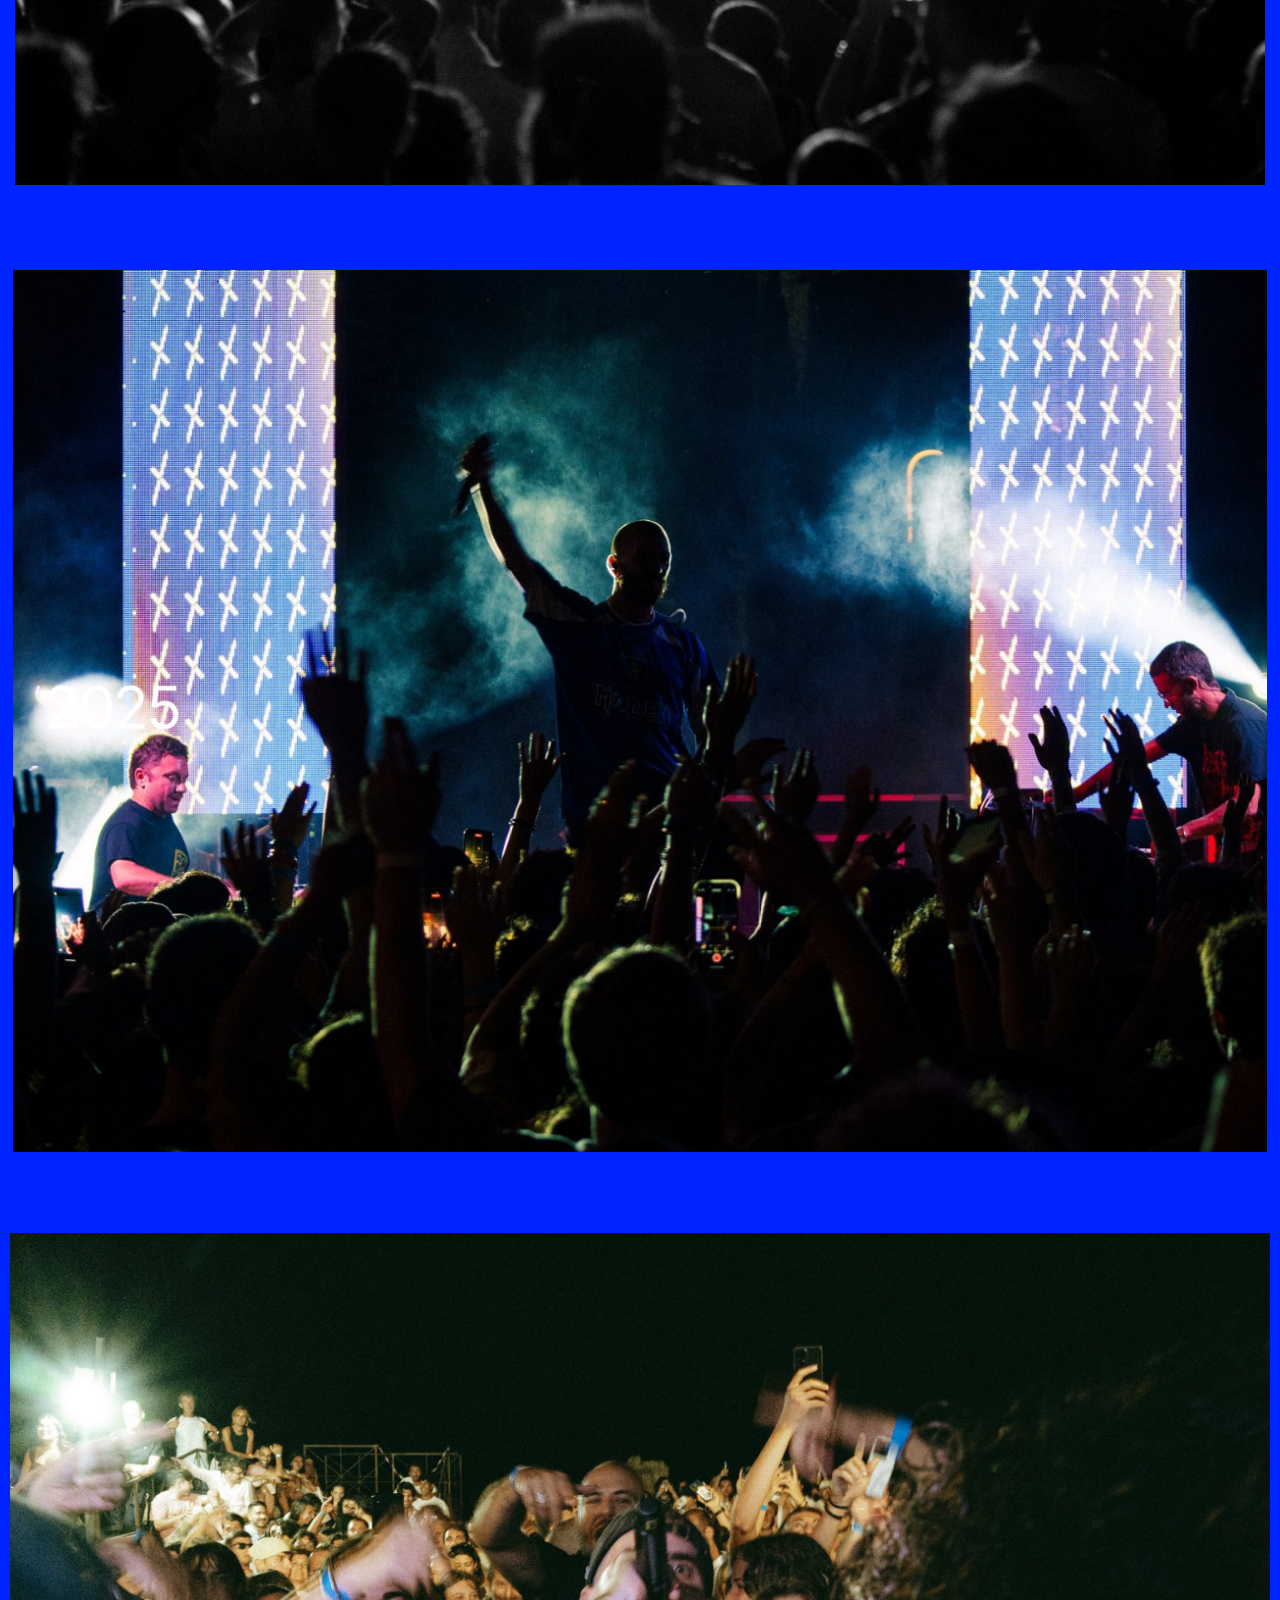
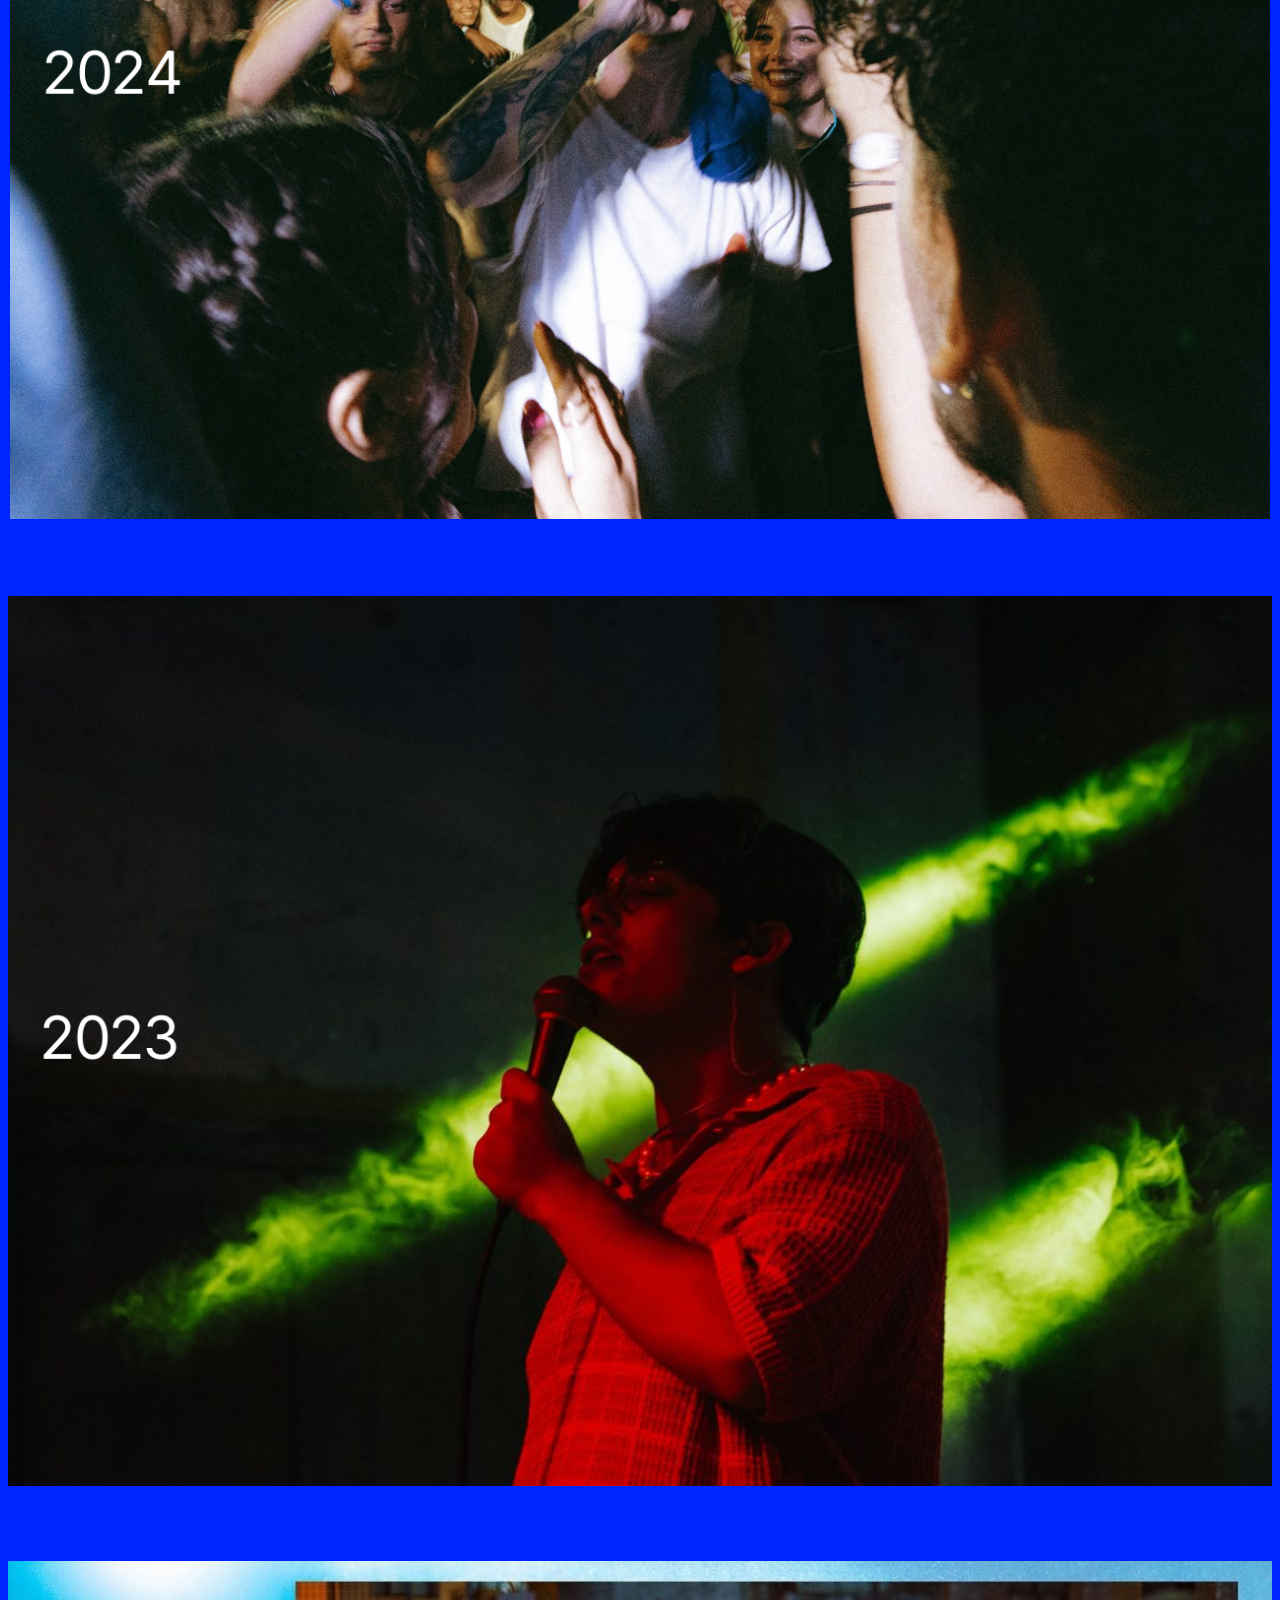
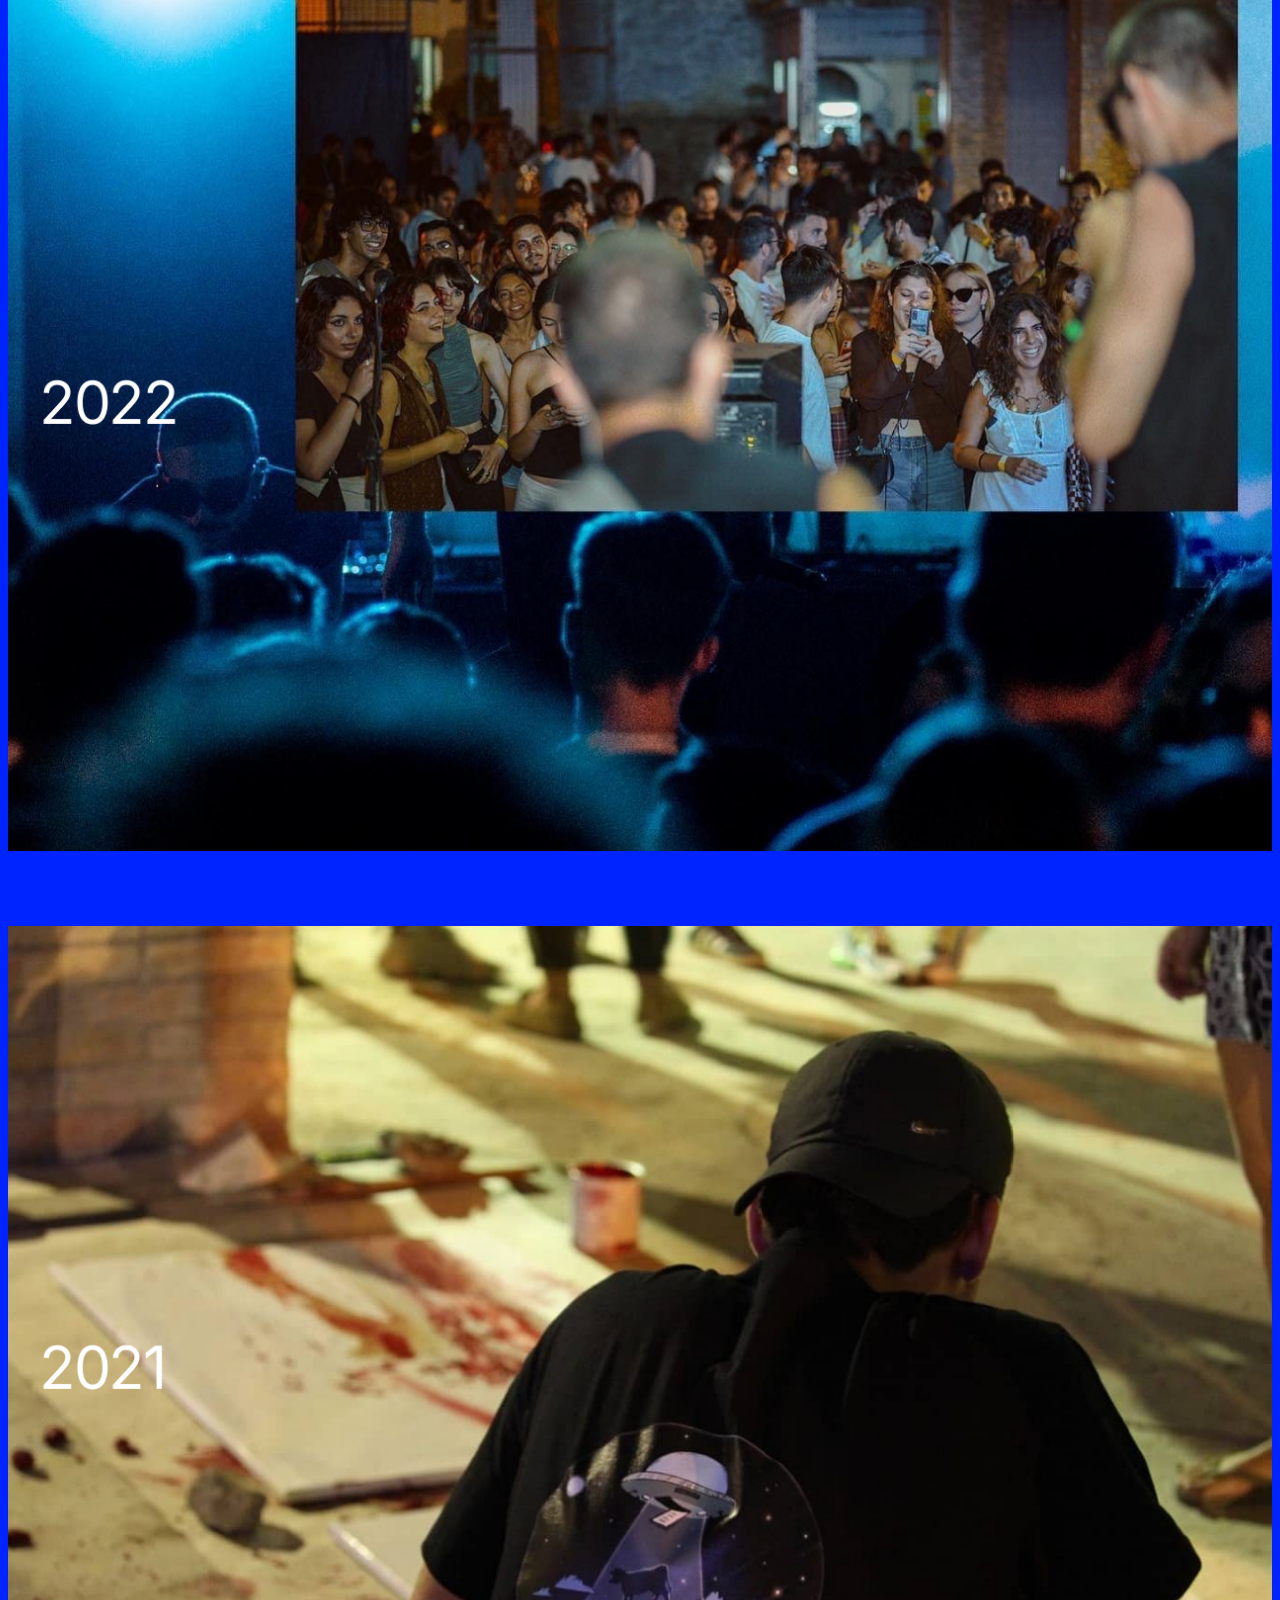
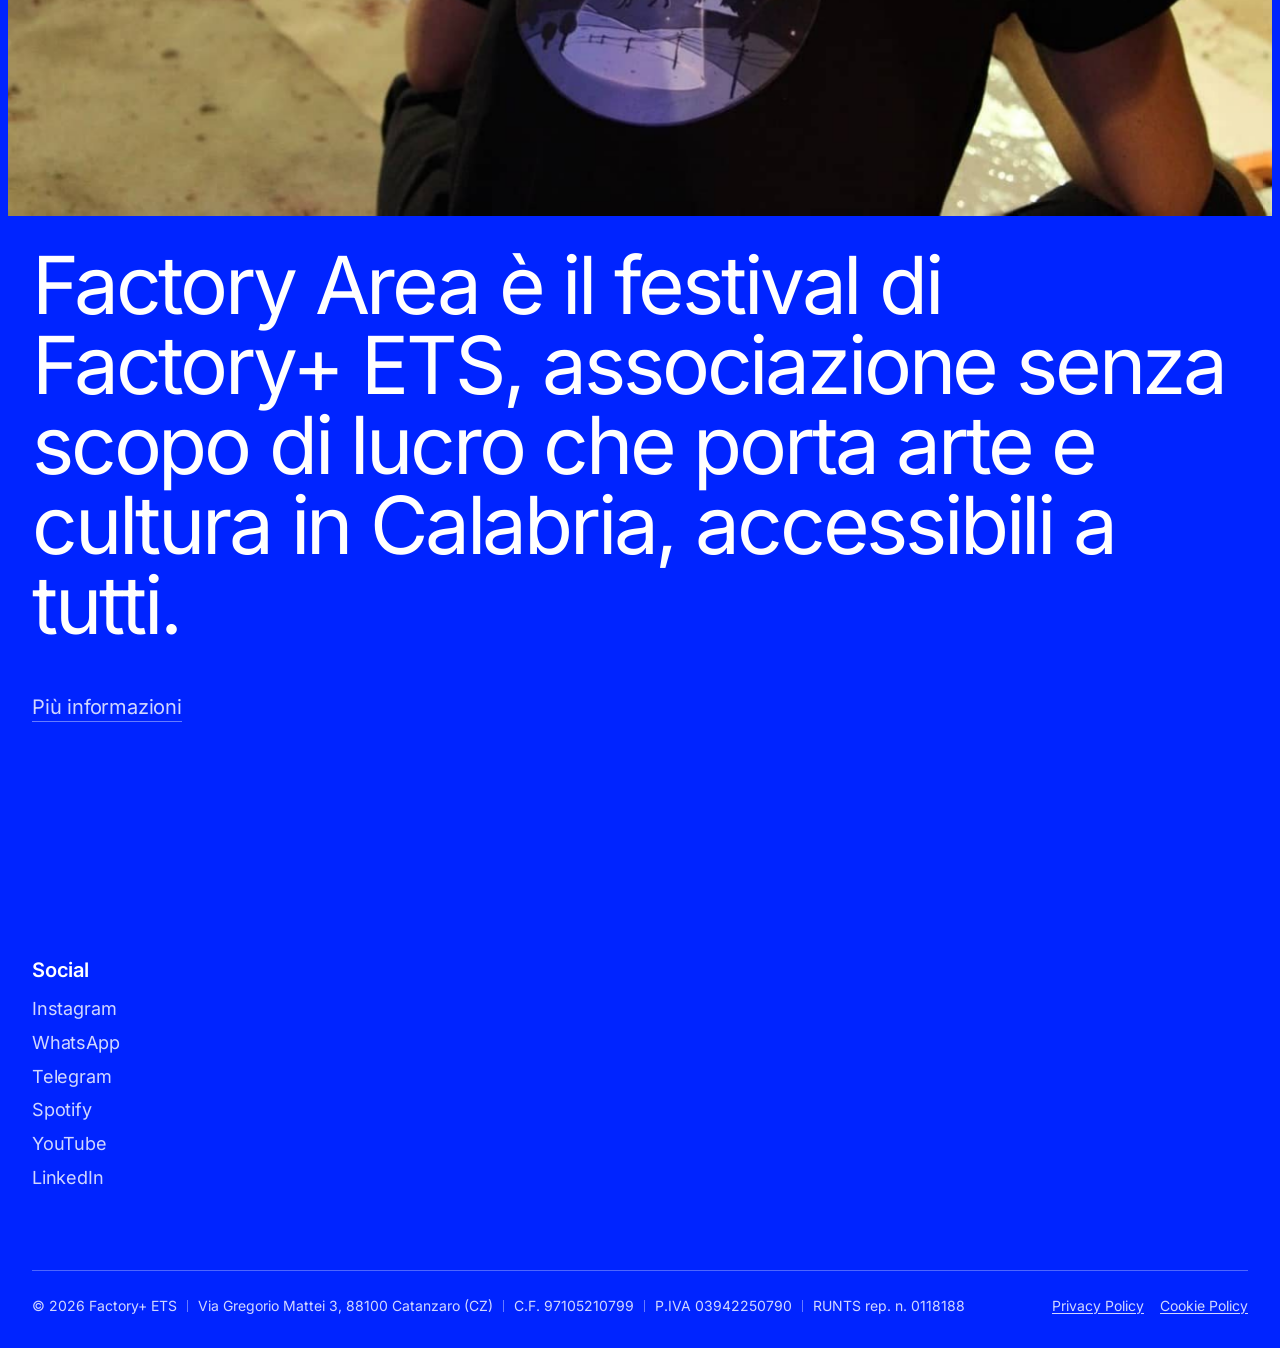
==== commit 3ec5a7e5: "Chi siamo: missione, attività, storia, visione e obiettivi; tolti gli indirizzi email dal sito (rich" ====
--- a/index.html
+++ b/index.html
@@ -62,7 +62,7 @@
     "description": "Ente del Terzo Settore che organizza Factory Area Festival, festival multidisciplinare di musica e arte in Calabria.",
     "url": "https://factoryarea.it/",
     "logo": "https://factoryarea.it/assets/img/logo-factory-nero.png",
-    "email": "associazionefactorycatanzaro@gmail.com",
+    "foundingDate": "2021",
     "taxID": "97105210799",
     "vatID": "IT03942250790",
     "address": {
@@ -224,7 +224,7 @@
 
     <!-- INTRO: il testo si "accende" scorrendo -->
     <section class="intro" id="about">
-      <h2 class="intro__text t-display reveal-scroll">Factory Area è un progetto indipendente presente in Calabria, con l'obiettivo di incentivare il fermento culturale.</h2>
+      <h2 class="intro__text t-display reveal-scroll">Factory Area è il festival di Factory+ ETS, associazione senza scopo di lucro che porta arte e cultura in Calabria, accessibili a tutti.</h2>
       <a class="link-line" href="about-us/">Più informazioni</a>
     </section>
 
@@ -259,8 +259,6 @@
             <span>C.F. 97105210799</span>
             <span>P.IVA 03942250790</span>
             <span>RUNTS rep. n. 0118188</span>
-            <span>PEC <a href="mailto:factoryplus@pec.it">factoryplus@pec.it</a></span>
-            <span>Email <a href="mailto:associazionefactorycatanzaro@gmail.com">associazionefactorycatanzaro@gmail.com</a></span>
           </p>
         </div>
         <p class="footer__links"><a href="privacy/">Privacy Policy</a><a href="privacy/#cookie">Cookie Policy</a></p>
--- a/assets/css/style.css
+++ b/assets/css/style.css
@@ -339,7 +339,7 @@
    - sta sopra la barra (z-index) e copre i primi 12 px, dove la barra non ha pulsanti;
    - riceve i clic (pointer-events: auto): Safari salta gli elementi invisibili che
      non li ricevono;
-   - è invisibile (opacity: 0), ma Safari ne legge comunque il colore di sfondo.
+   - su computer è invisibile; su telefoni e tablet è una striscia a tinta piena (sotto).
    In home il JavaScript gli assegna il colore del bordo del video. */
 .tint {
   position: fixed;
@@ -350,6 +350,34 @@
   height: 12px;
   opacity: 0;
   pointer-events: auto;
+}
+
+/* Telefoni e tablet: Safari su iPhone mostra sopra la barra il contenuto che scorre
+   sotto, a meno che la barra stessa (non un suo ::before) abbia un fondo pieno senza
+   sfocatura (con la sfocatura rinuncia e mostra la pagina). Quindi qui, appena si scorre (e sempre nelle
+   altre pagine), la barra è blu pieno: Safari colora di blu anche la fascia
+   dell'orologio. In home, in cima, la barra resta trasparente e lassù si vede il video.
+   Su computer la barra resta trasparente e sfocata. */
+@media (hover: none) and (pointer: coarse) {
+  /* il colore va sulla barra stessa: Safari non guarda gli pseudo-elementi */
+  .nav__bar {
+    background-color: var(--bg);
+    transition: background-color 0.35s ease;
+  }
+
+  .nav[data-overlay]:not(.is-scrolled):not(.is-open) .nav__bar {
+    background-color: transparent;
+  }
+
+  .nav__bar::before {
+    background: transparent;
+    -webkit-backdrop-filter: none;
+    backdrop-filter: none;
+  }
+
+  .tint {
+    display: none;
+  }
 }
 
 .tint[hidden] {
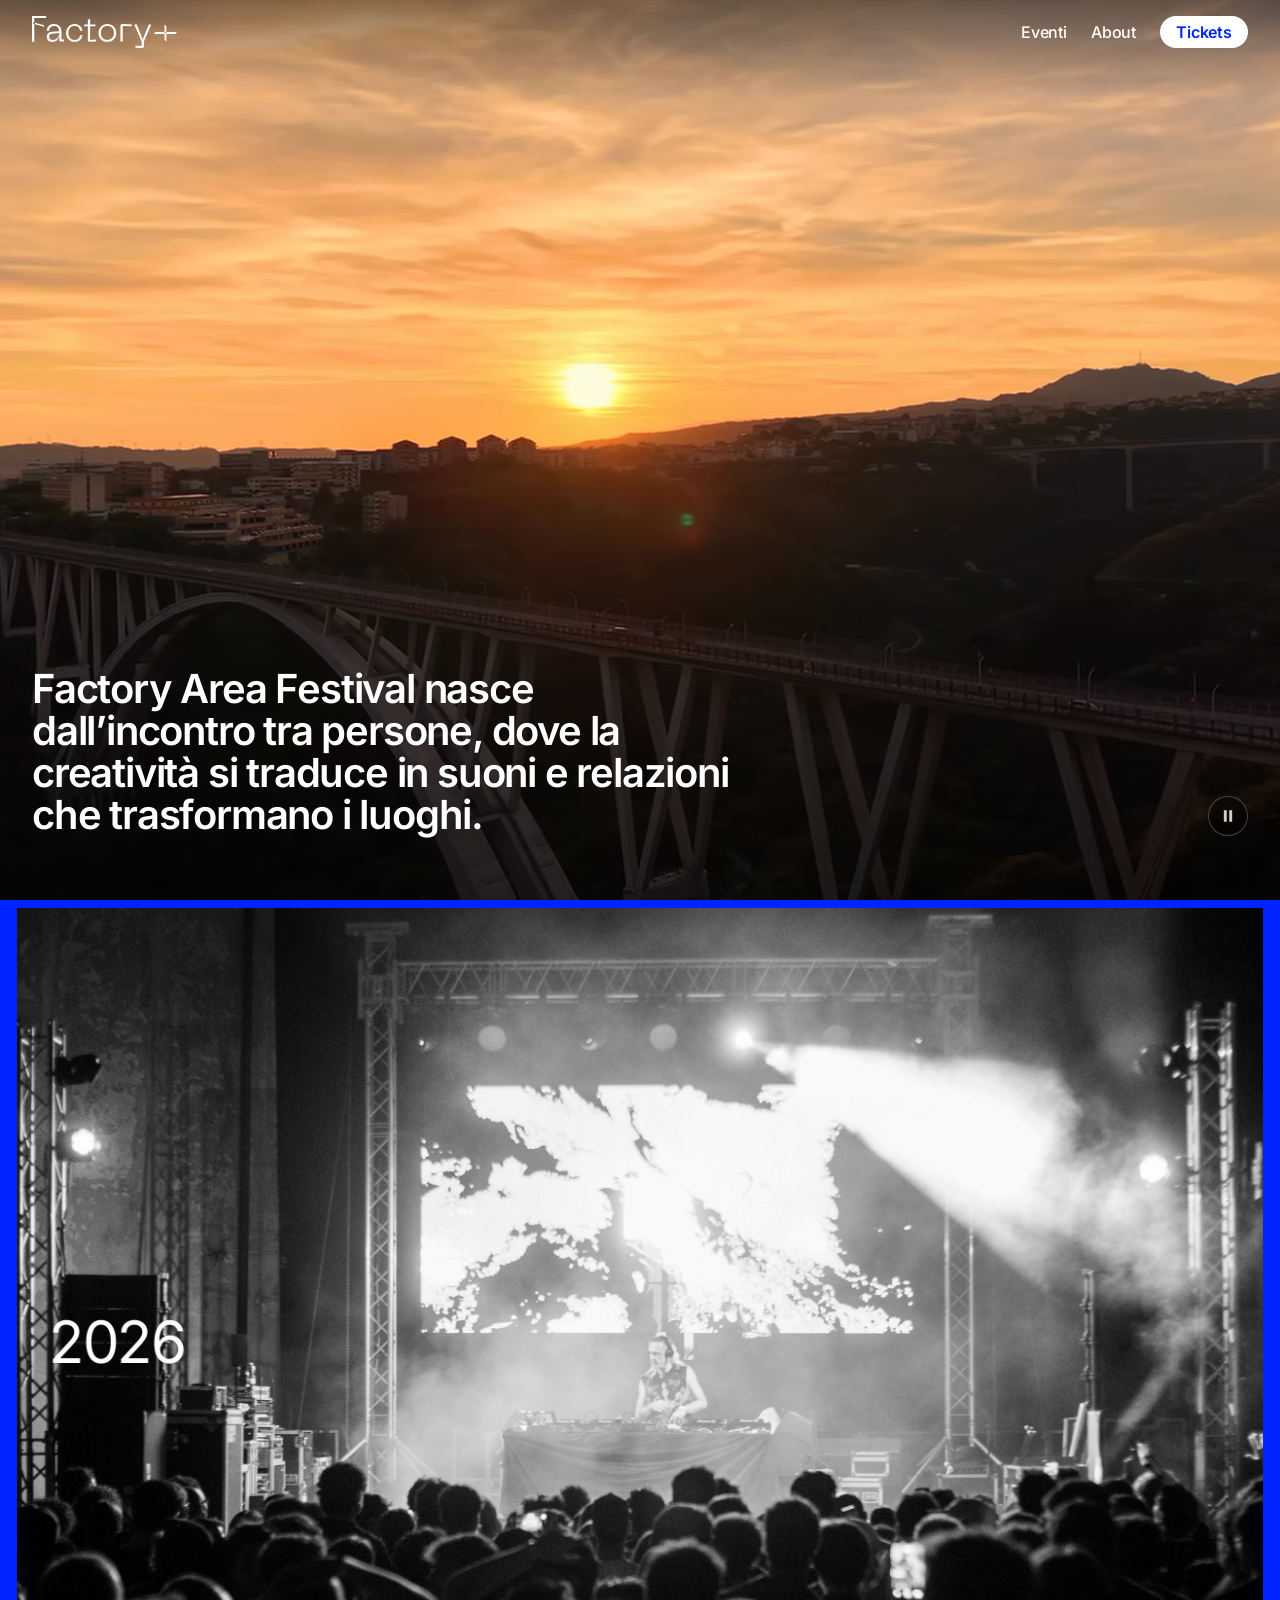
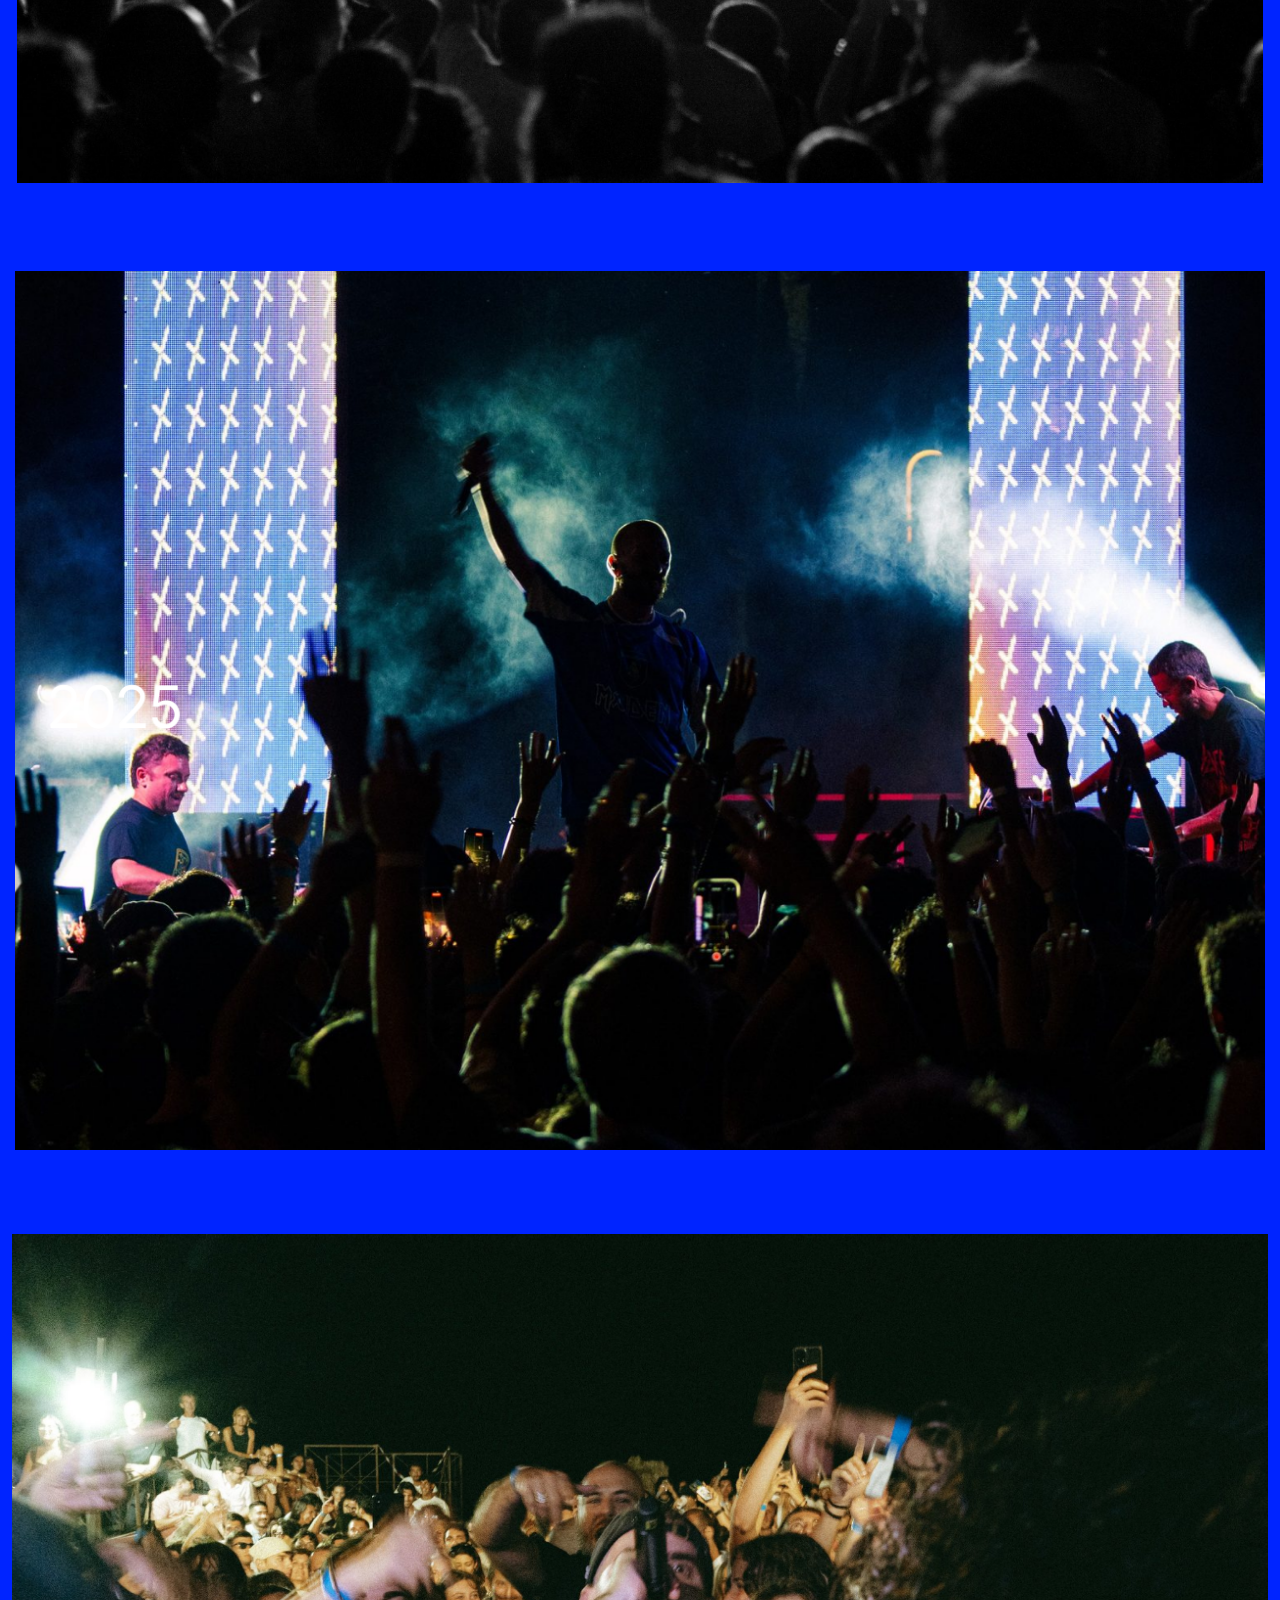
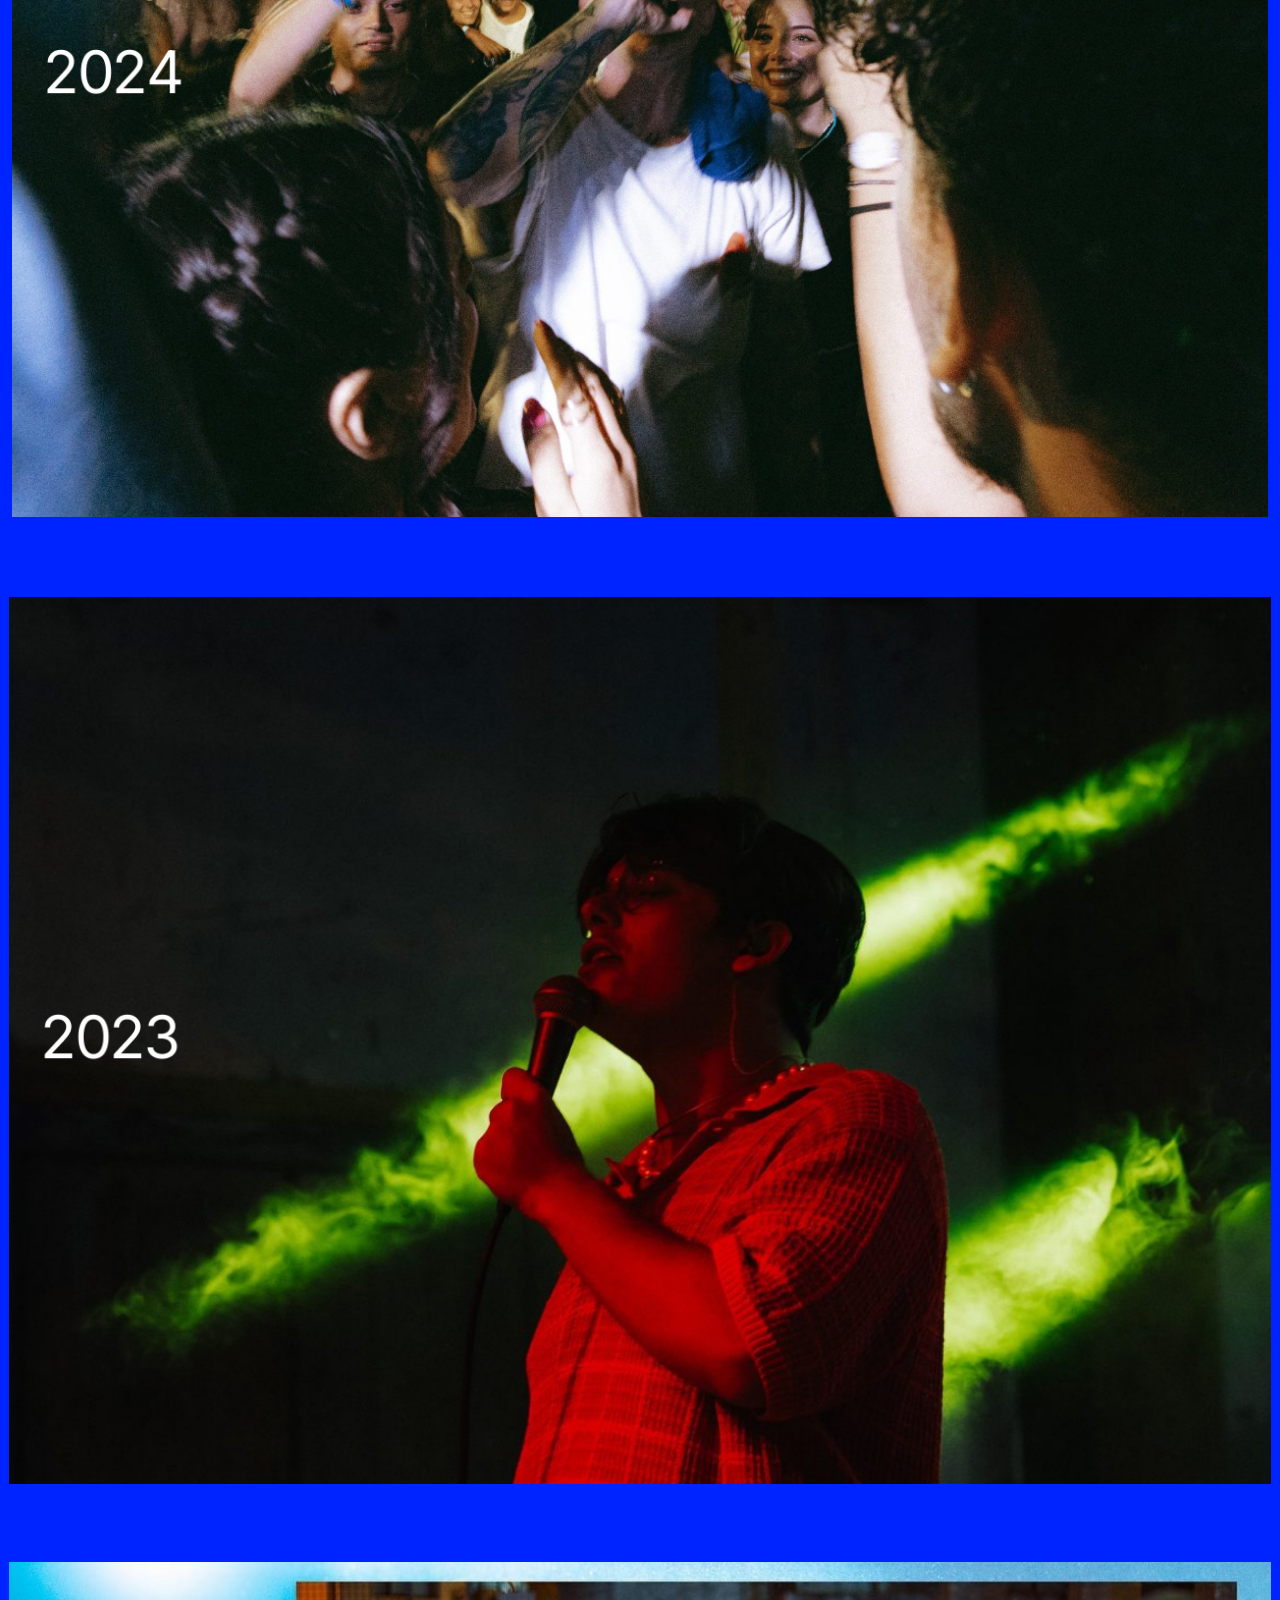
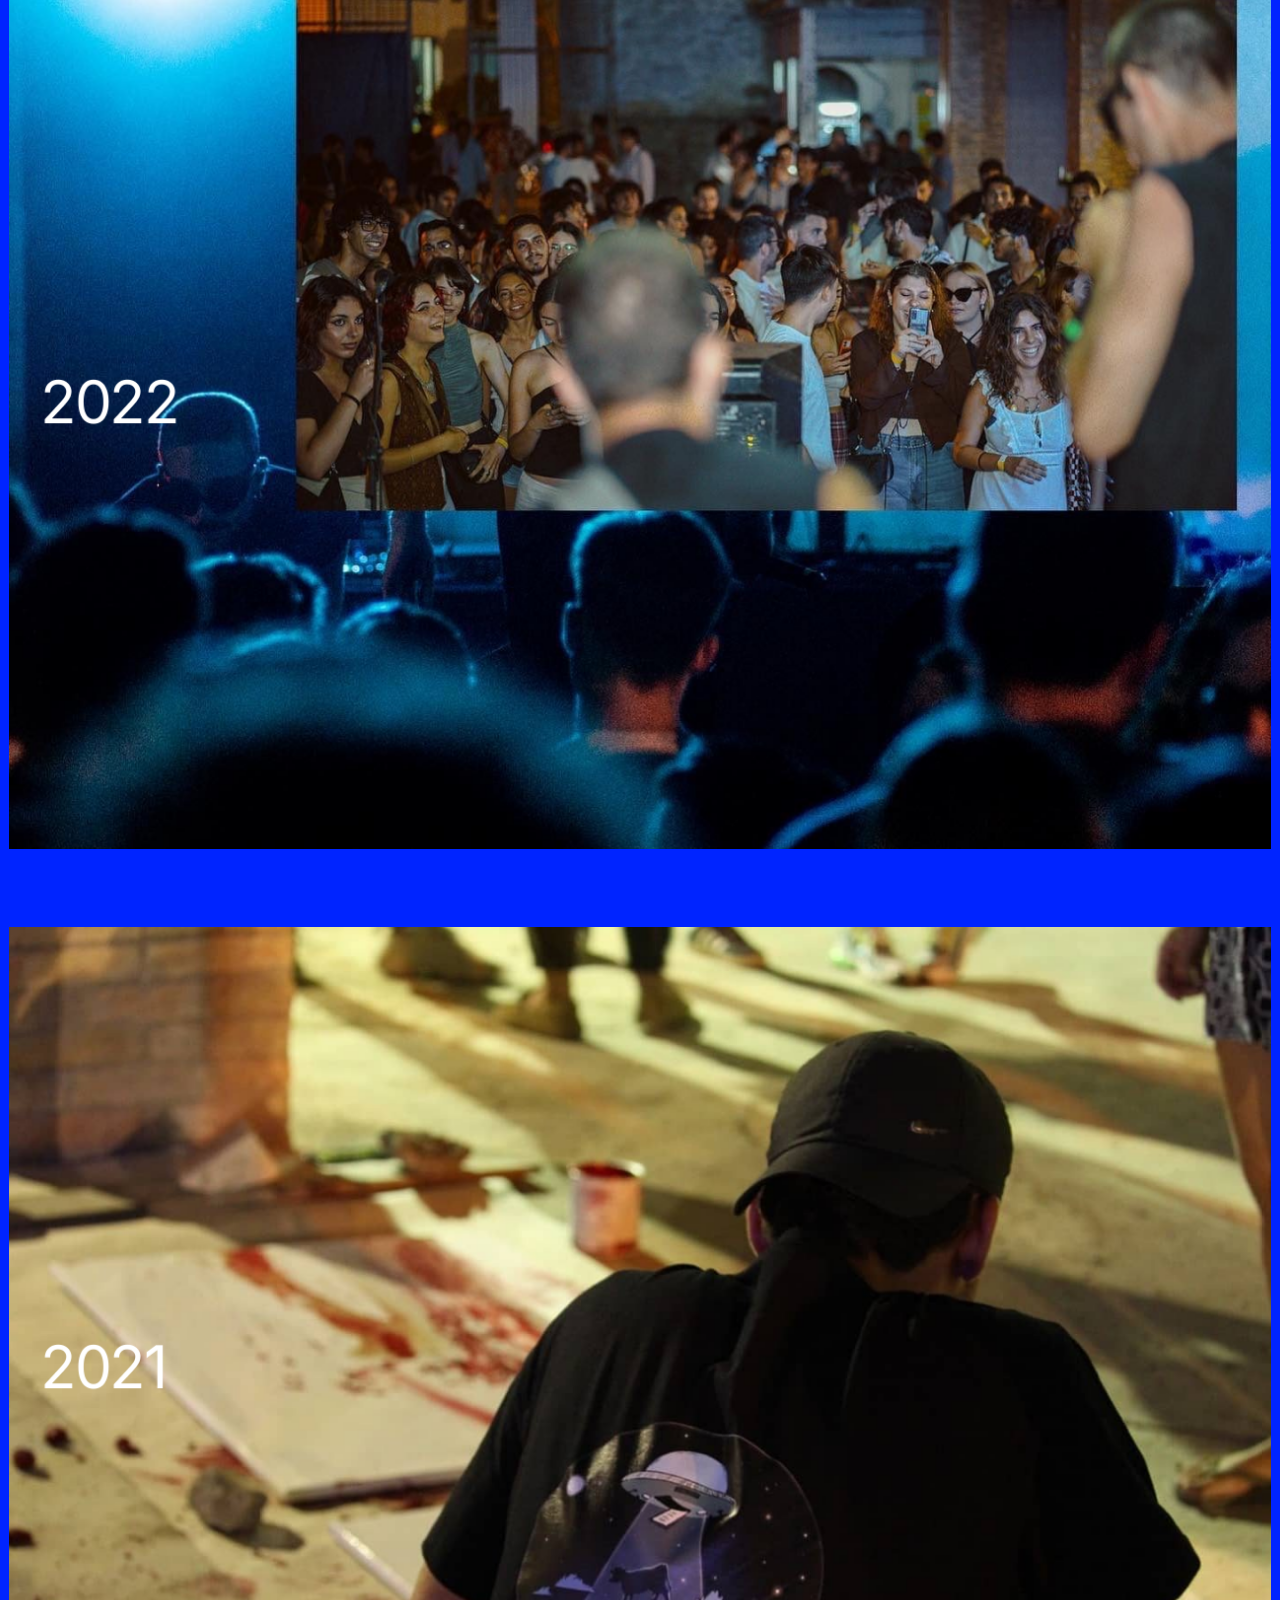
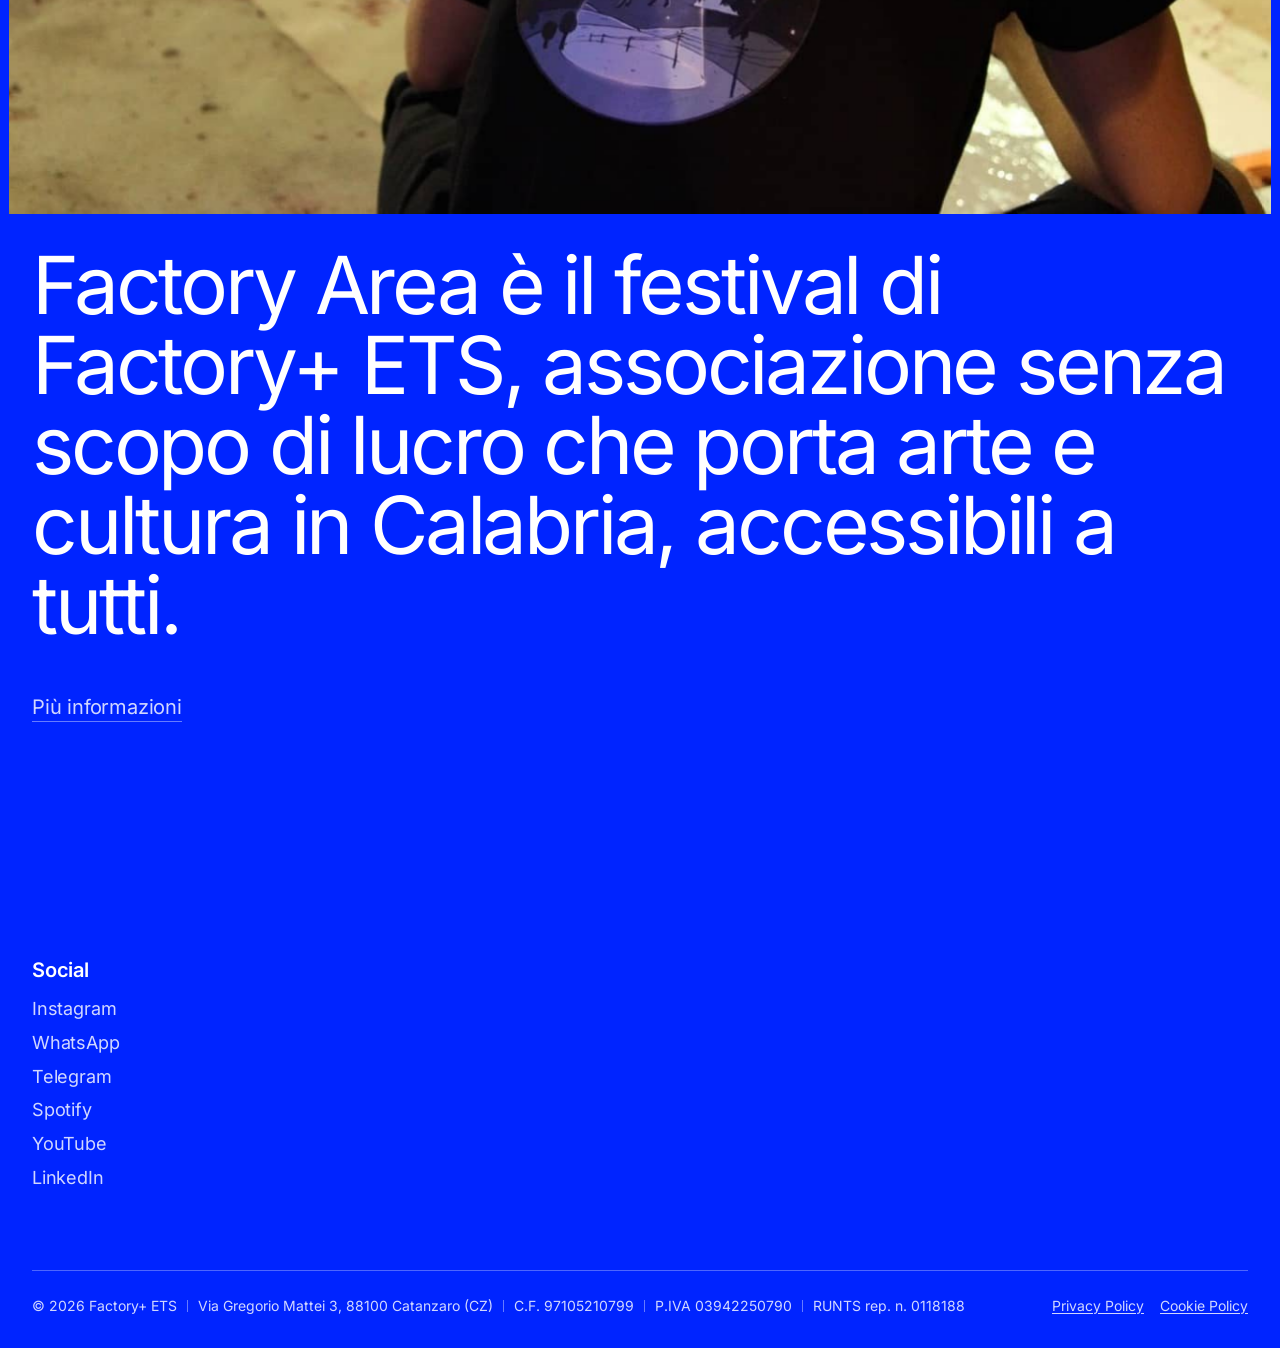
==== commit bb517769: "Video: copertina sopra il video finché non parte, nasconde il play di Safari Co-Authored-By: Claude " ====
--- a/index.html
+++ b/index.html
@@ -152,6 +152,9 @@
           <source src="assets/video/hero.av1.mp4" type='video/mp4; codecs="av01.0.08M.10"'>
           <source src="assets/video/hero.mp4" type="video/mp4">
         </video>
+        <!-- Copertina sopra il video finché non parte davvero: nasconde il grande "play"
+             che Safari mostra al centro quando blocca l'avvio automatico -->
+        <img class="hero__cover" data-hero-cover src="assets/video/hero-poster.jpg" alt="" width="1920" height="1008" aria-hidden="true" decoding="async">
       </div>
     </div>
     <section class="hero" id="hero">
--- a/assets/css/style.css
+++ b/assets/css/style.css
@@ -657,6 +657,22 @@
   appearance: none;
 }
 
+/* Copertina sopra il video: copre il "play" di Safari finché il video non avanza davvero,
+   poi sparisce con una dissolvenza (lo script aggiunge .is-hidden). */
+.hero__cover {
+  position: absolute;
+  inset: 0;
+  width: 100%;
+  height: 100%;
+  object-fit: cover;
+  pointer-events: none;
+  transition: opacity .4s ease;
+}
+
+.hero__cover.is-hidden {
+  opacity: 0;
+}
+
 /* Sfumatura in basso per leggere il testo sopra il video */
 .hero__media::after {
   content: "";
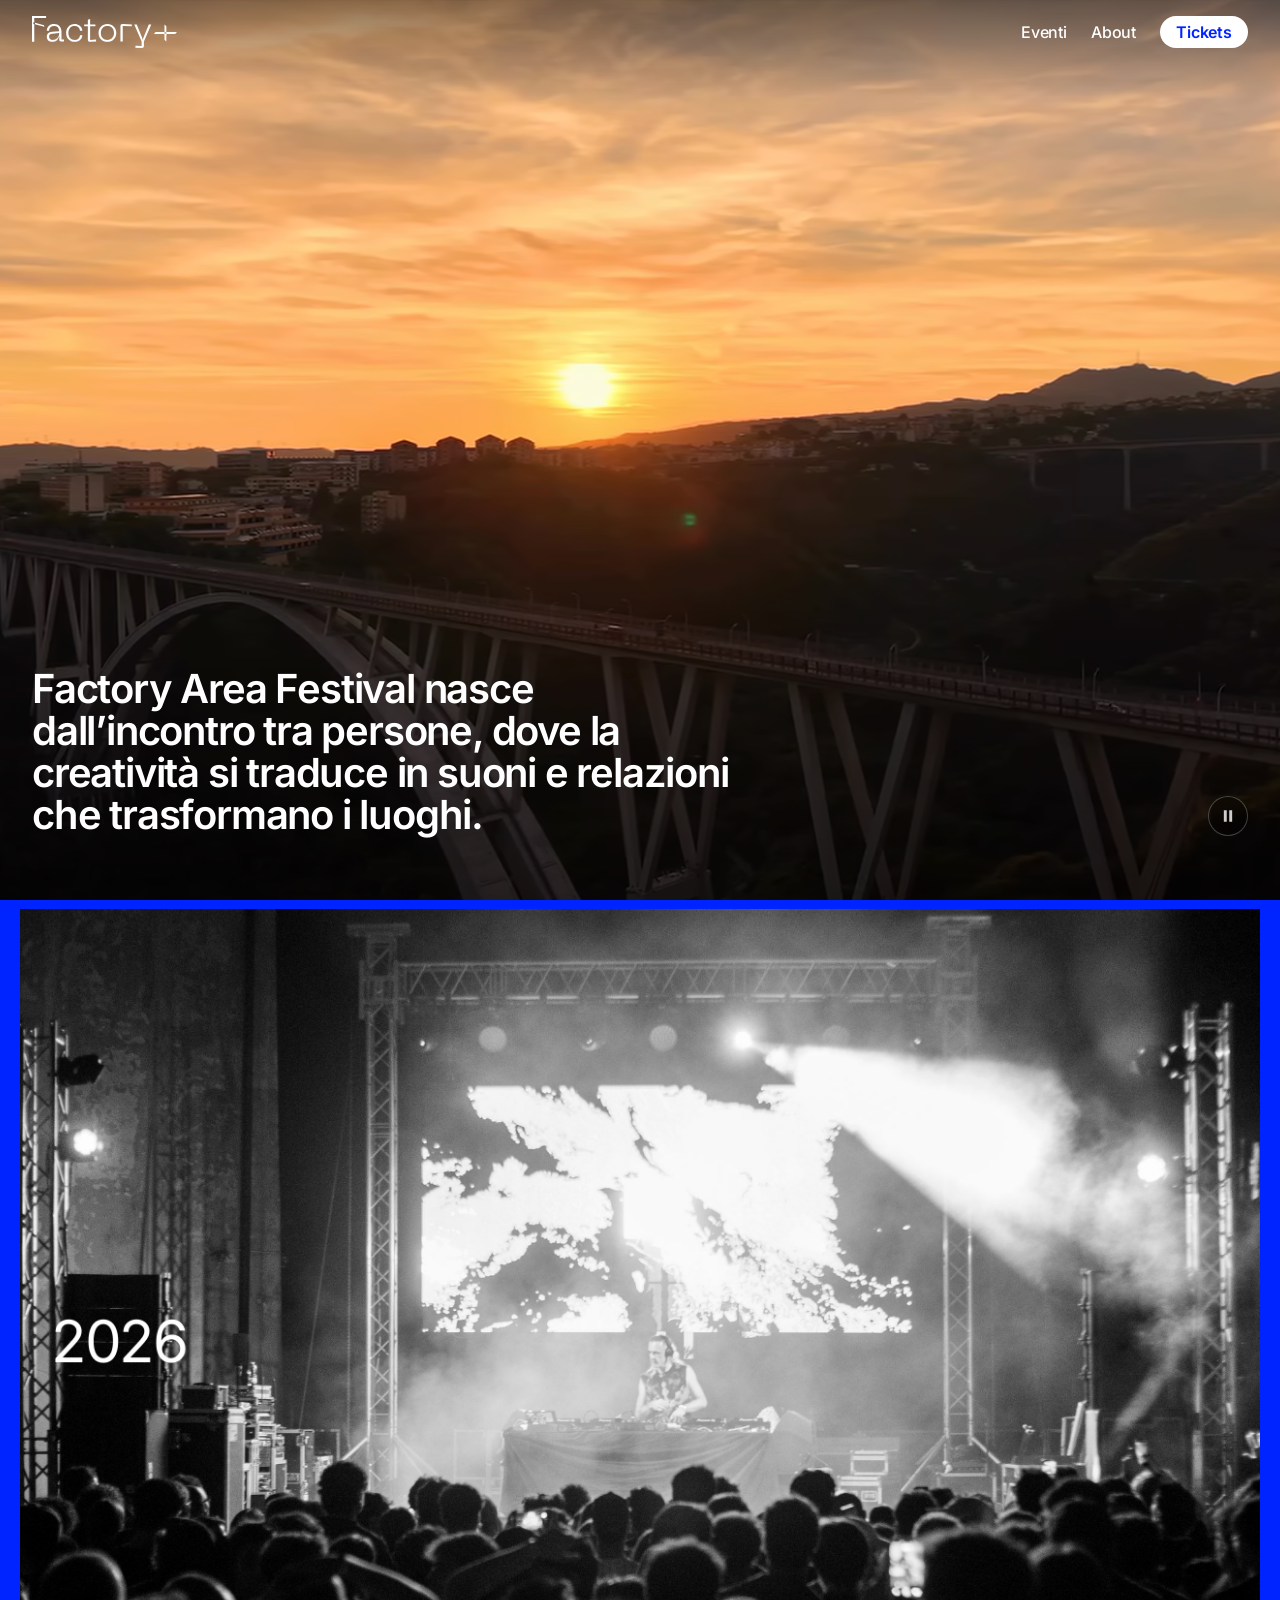
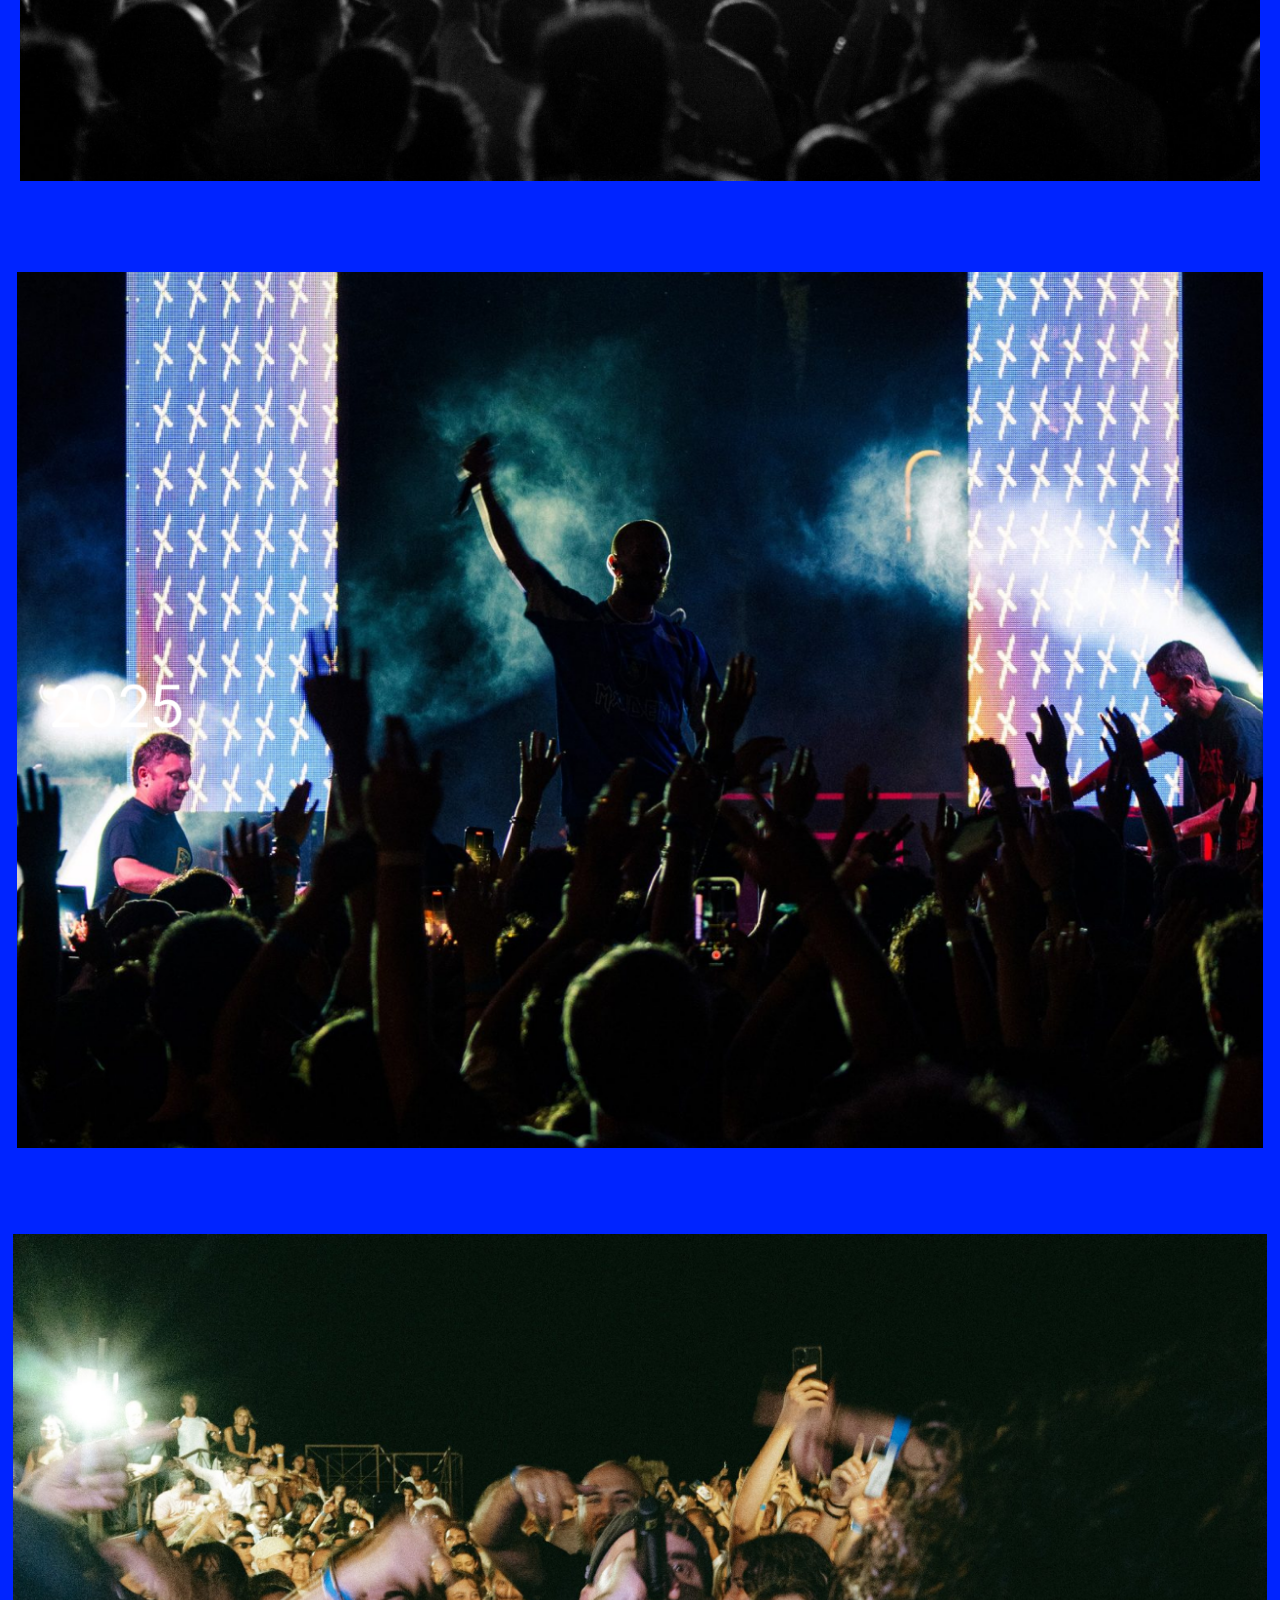
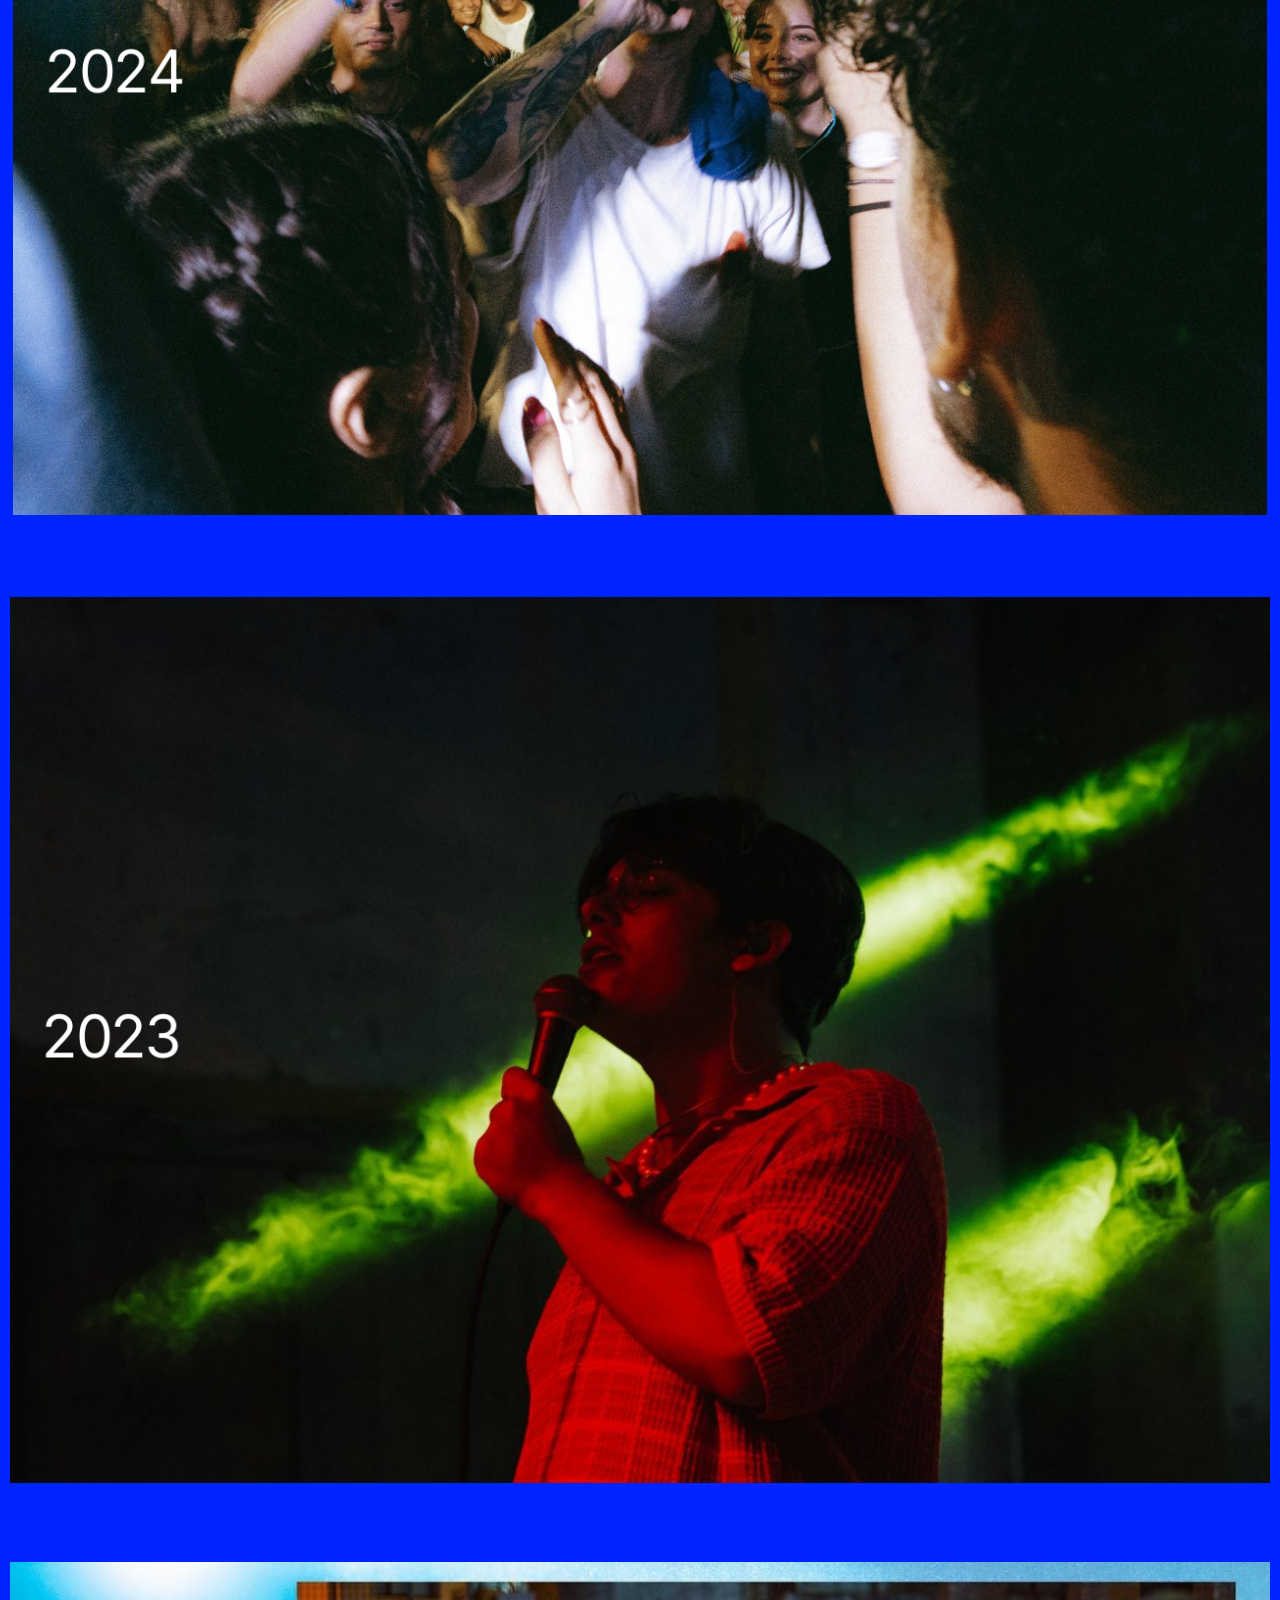
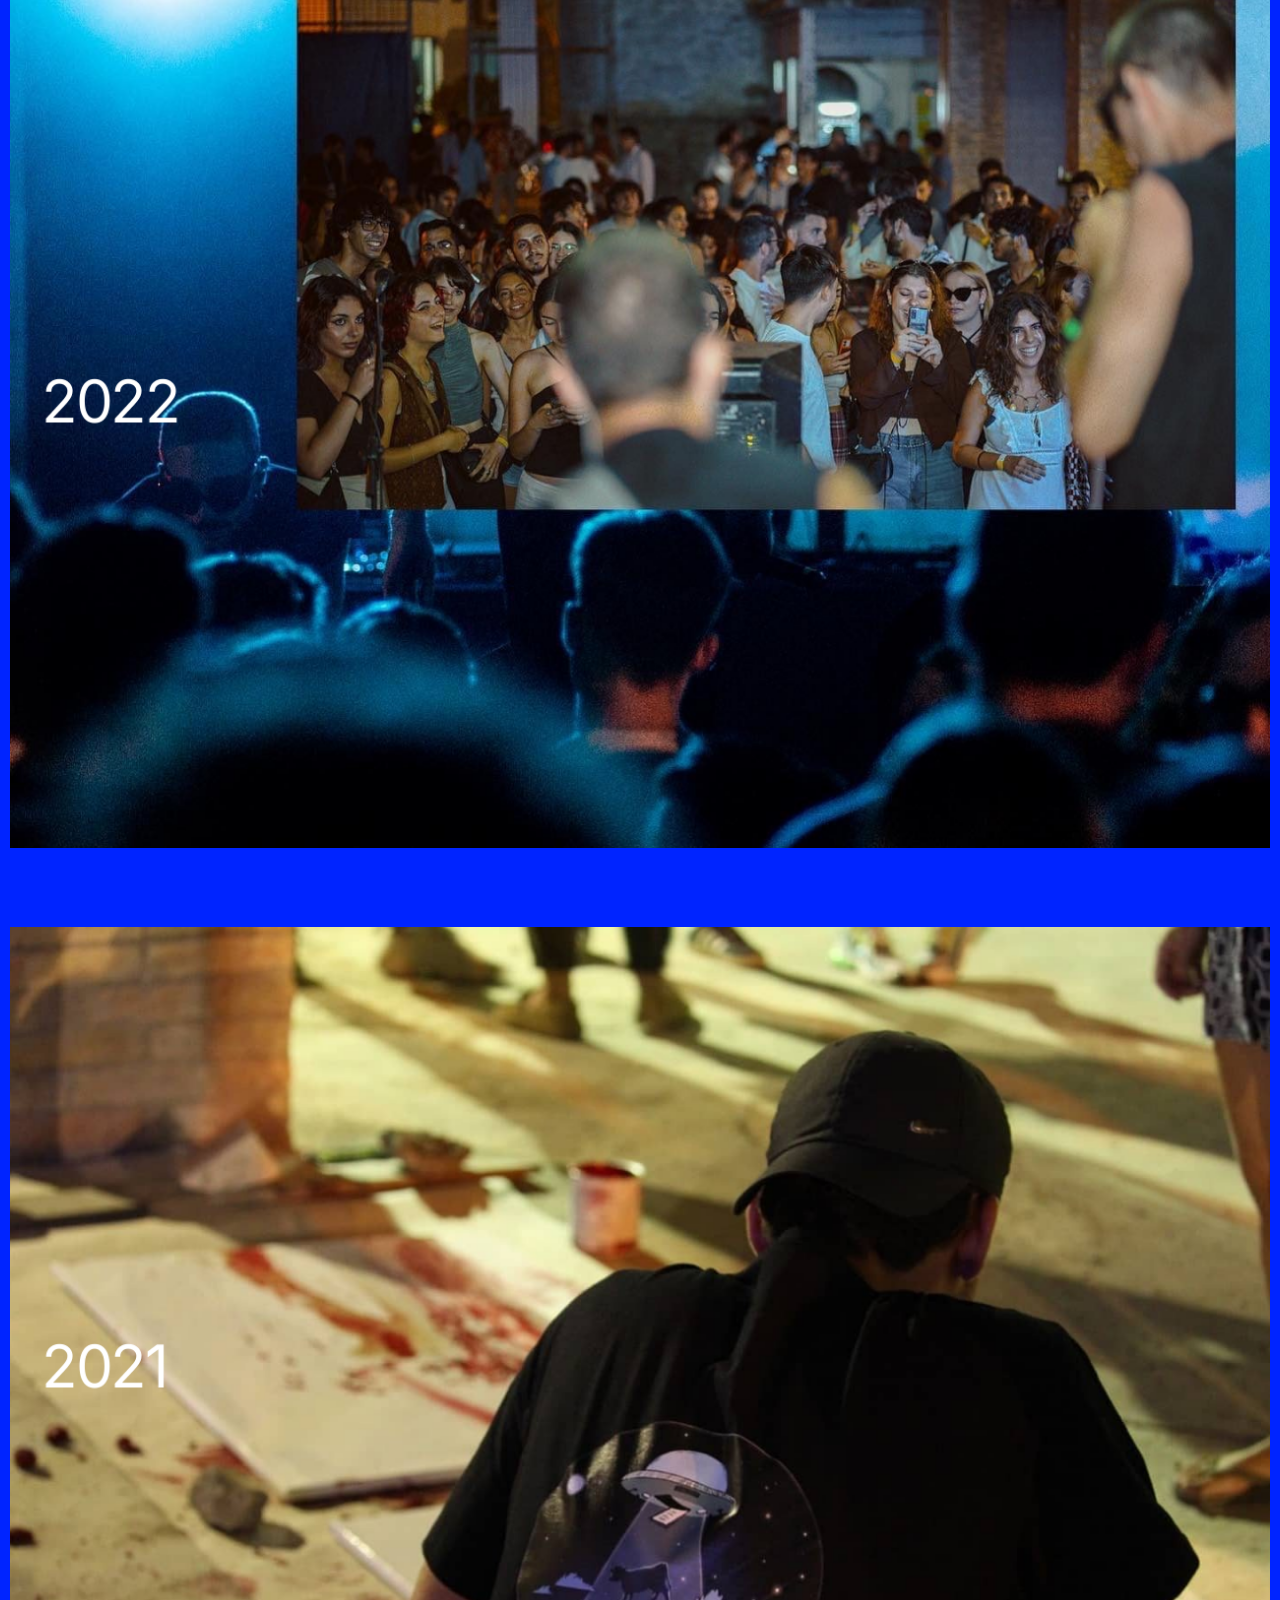
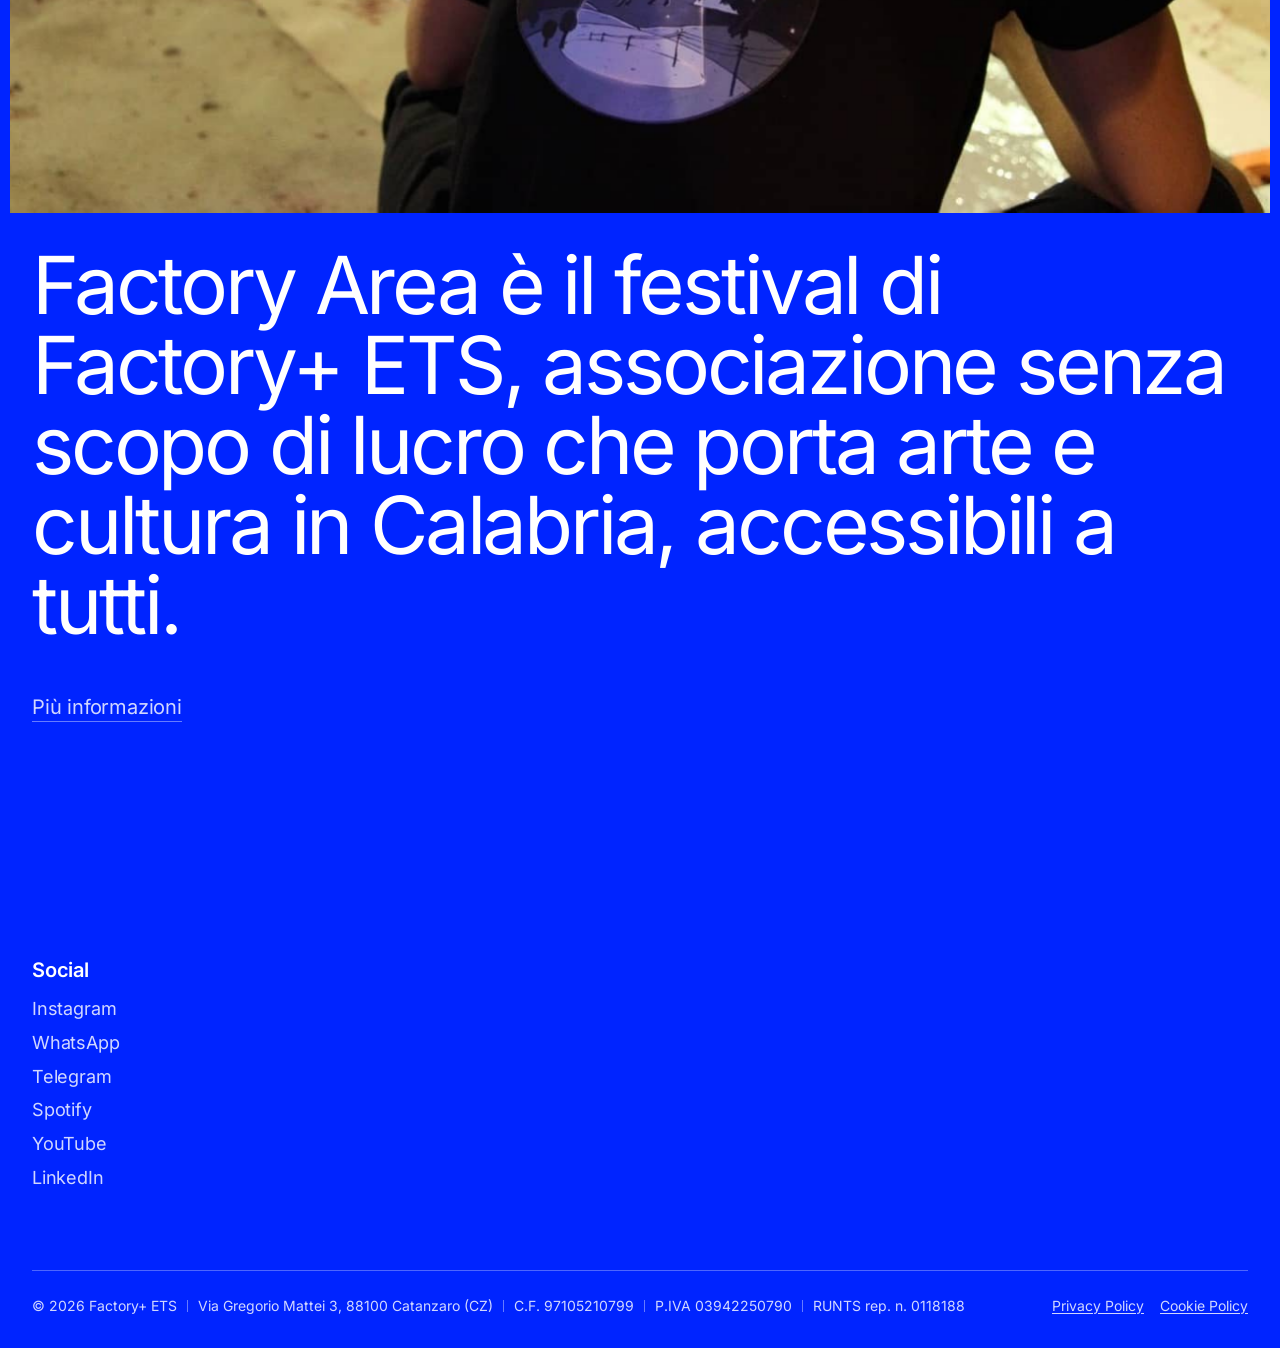
==== commit 3cb900c9: "Icona del sito anche in formato 192 px, quello preferito da Google nei risultati di ricerca Co-Autho" ====
--- a/index.html
+++ b/index.html
@@ -29,7 +29,8 @@
   <meta name="twitter:image:alt" content="Logo Factory+ di Factory Area Festival">
 
   <!-- Icone -->
-  <link rel="icon" href="favicon.ico" sizes="32x32">
+  <link rel="icon" href="favicon.ico" sizes="16x16 32x32 48x48">
+  <link rel="icon" href="assets/img/icon-192.png" type="image/png" sizes="192x192">
   <link rel="icon" href="assets/img/favicon.svg" type="image/svg+xml">
   <link rel="apple-touch-icon" href="assets/img/apple-touch-icon.png">
   <link rel="manifest" href="site.webmanifest">
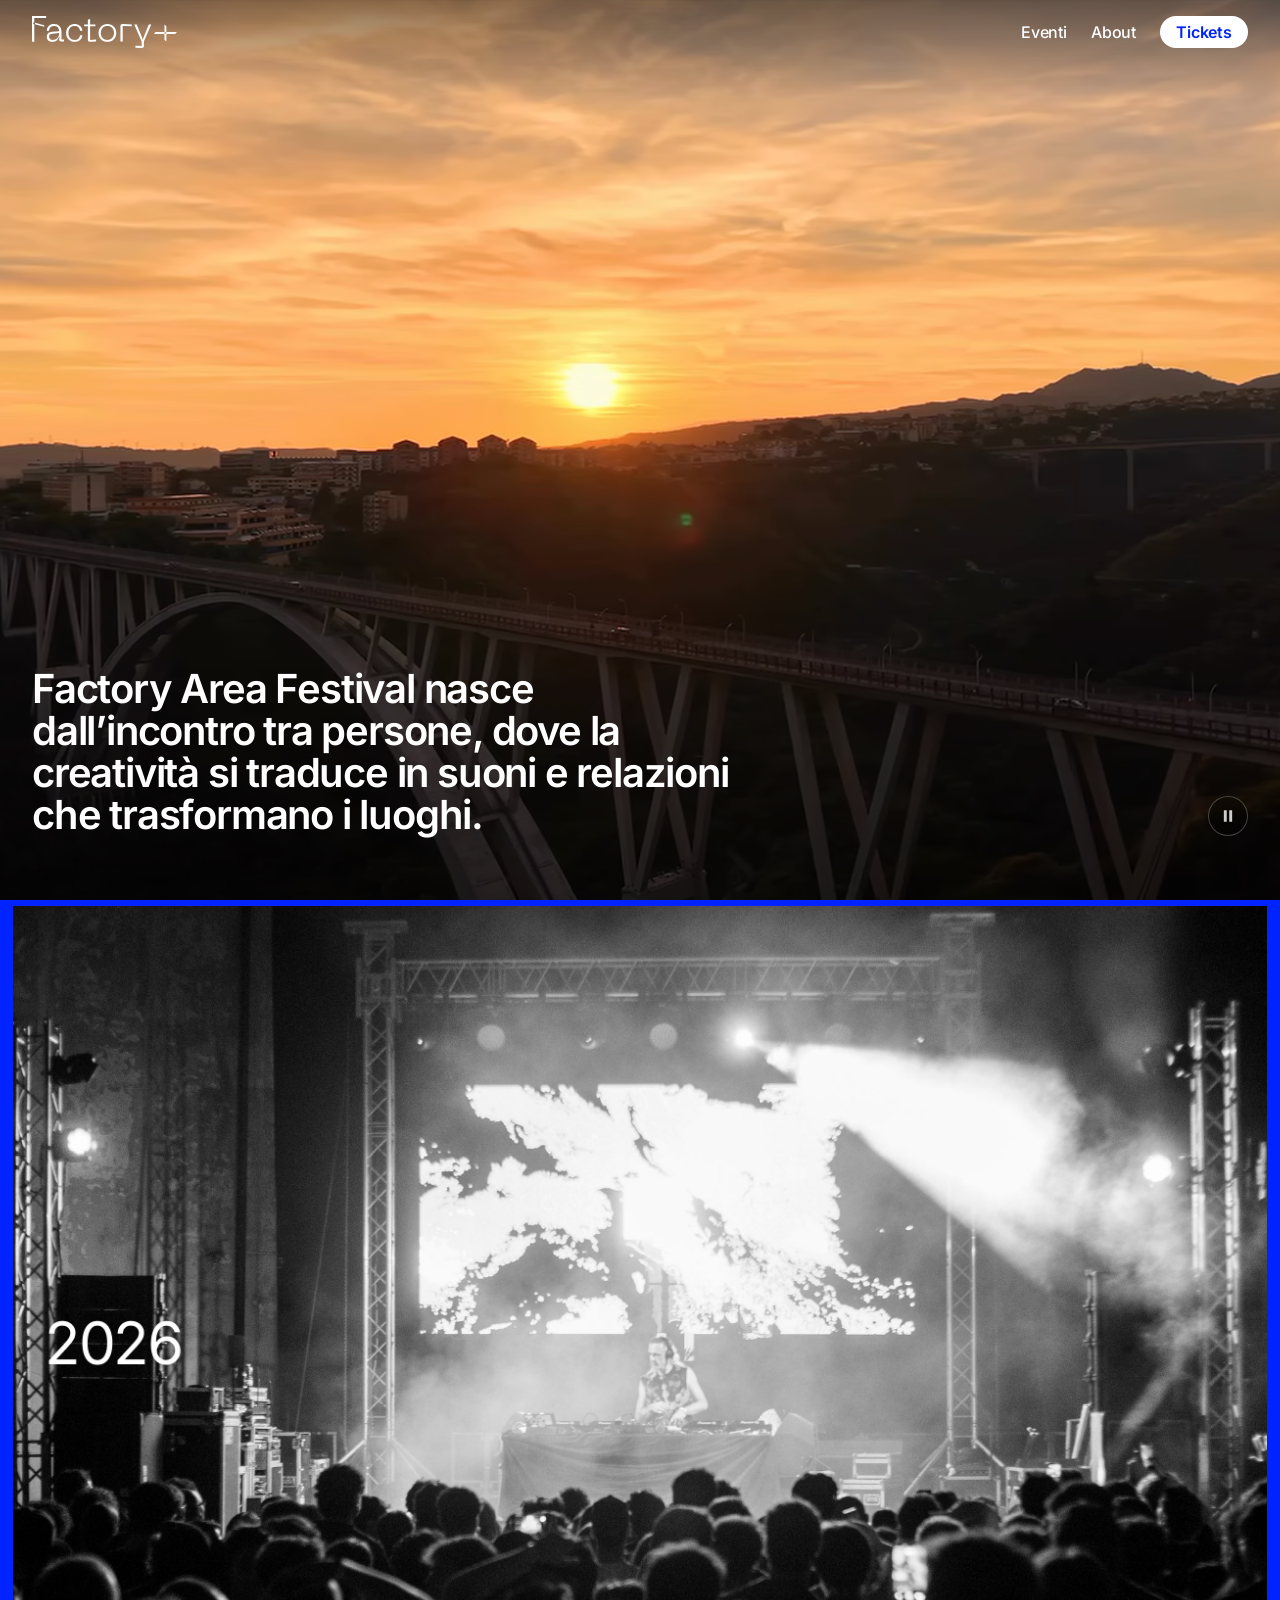
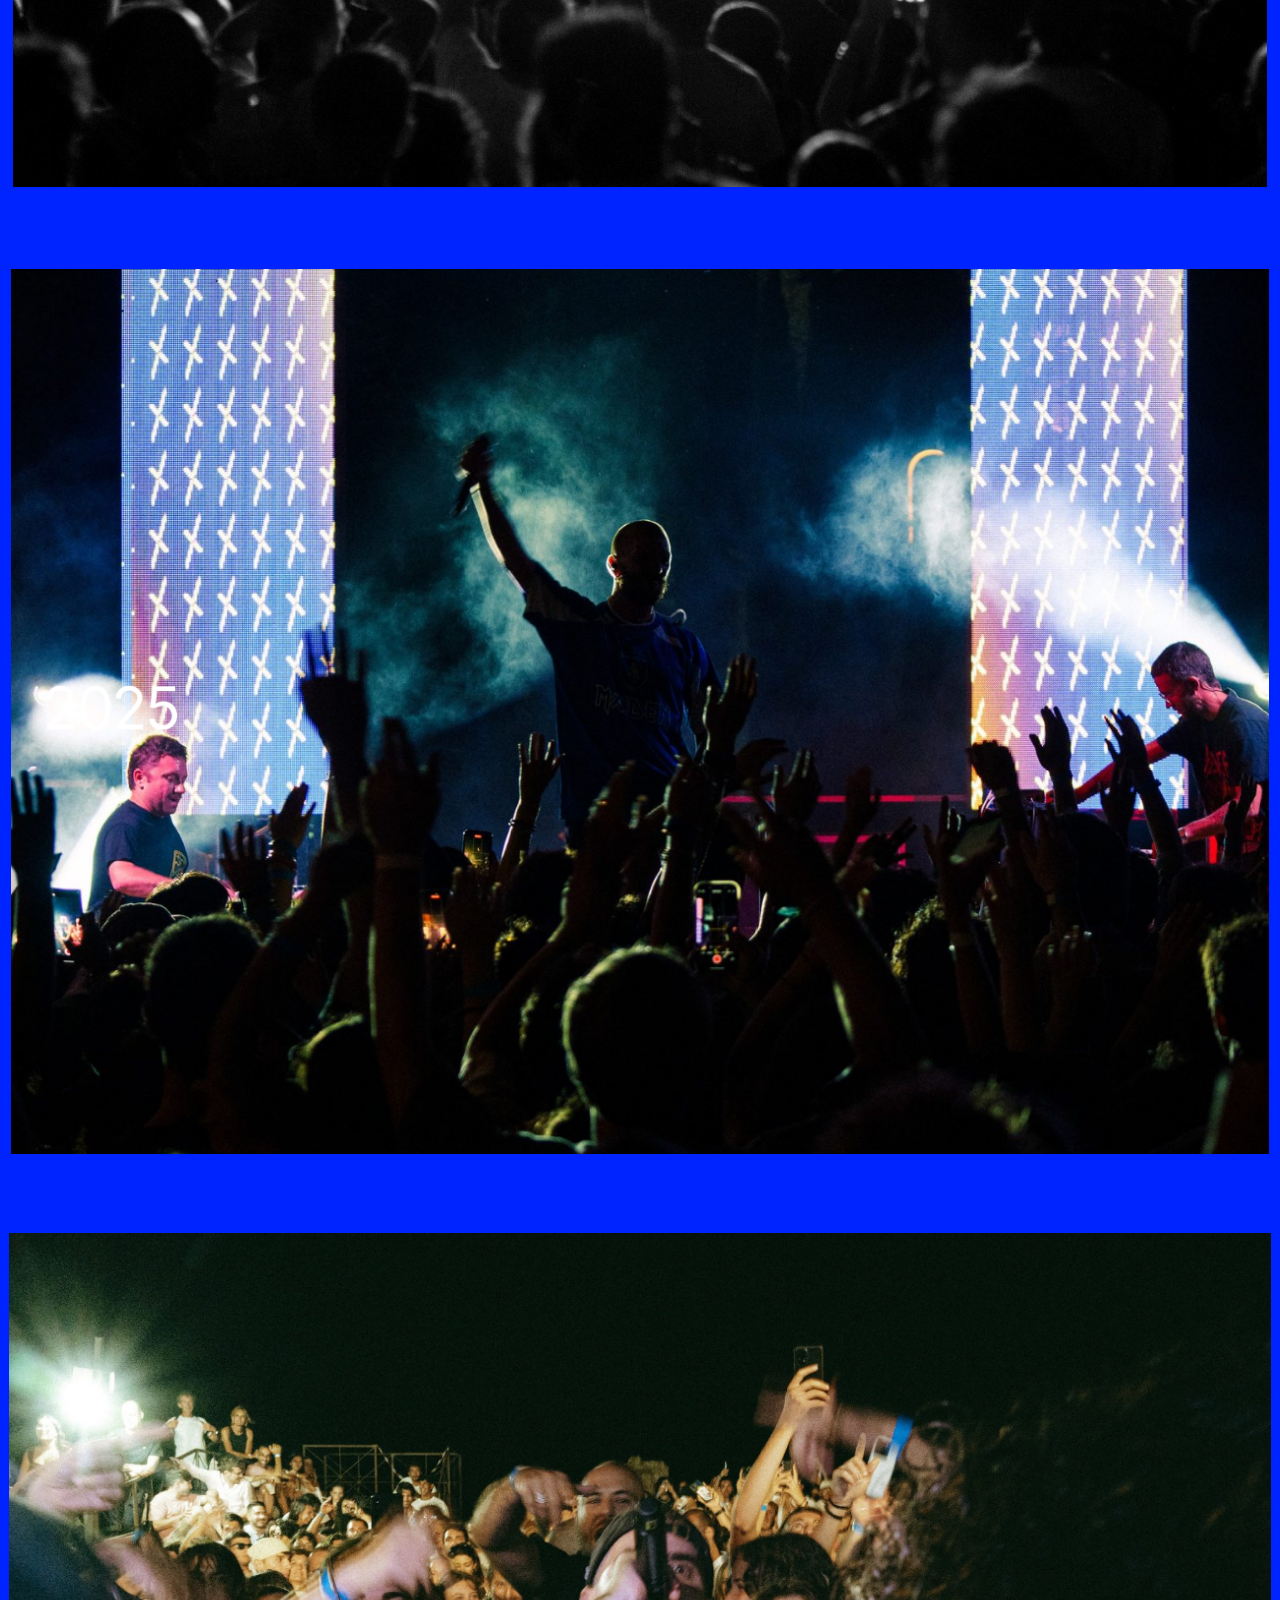
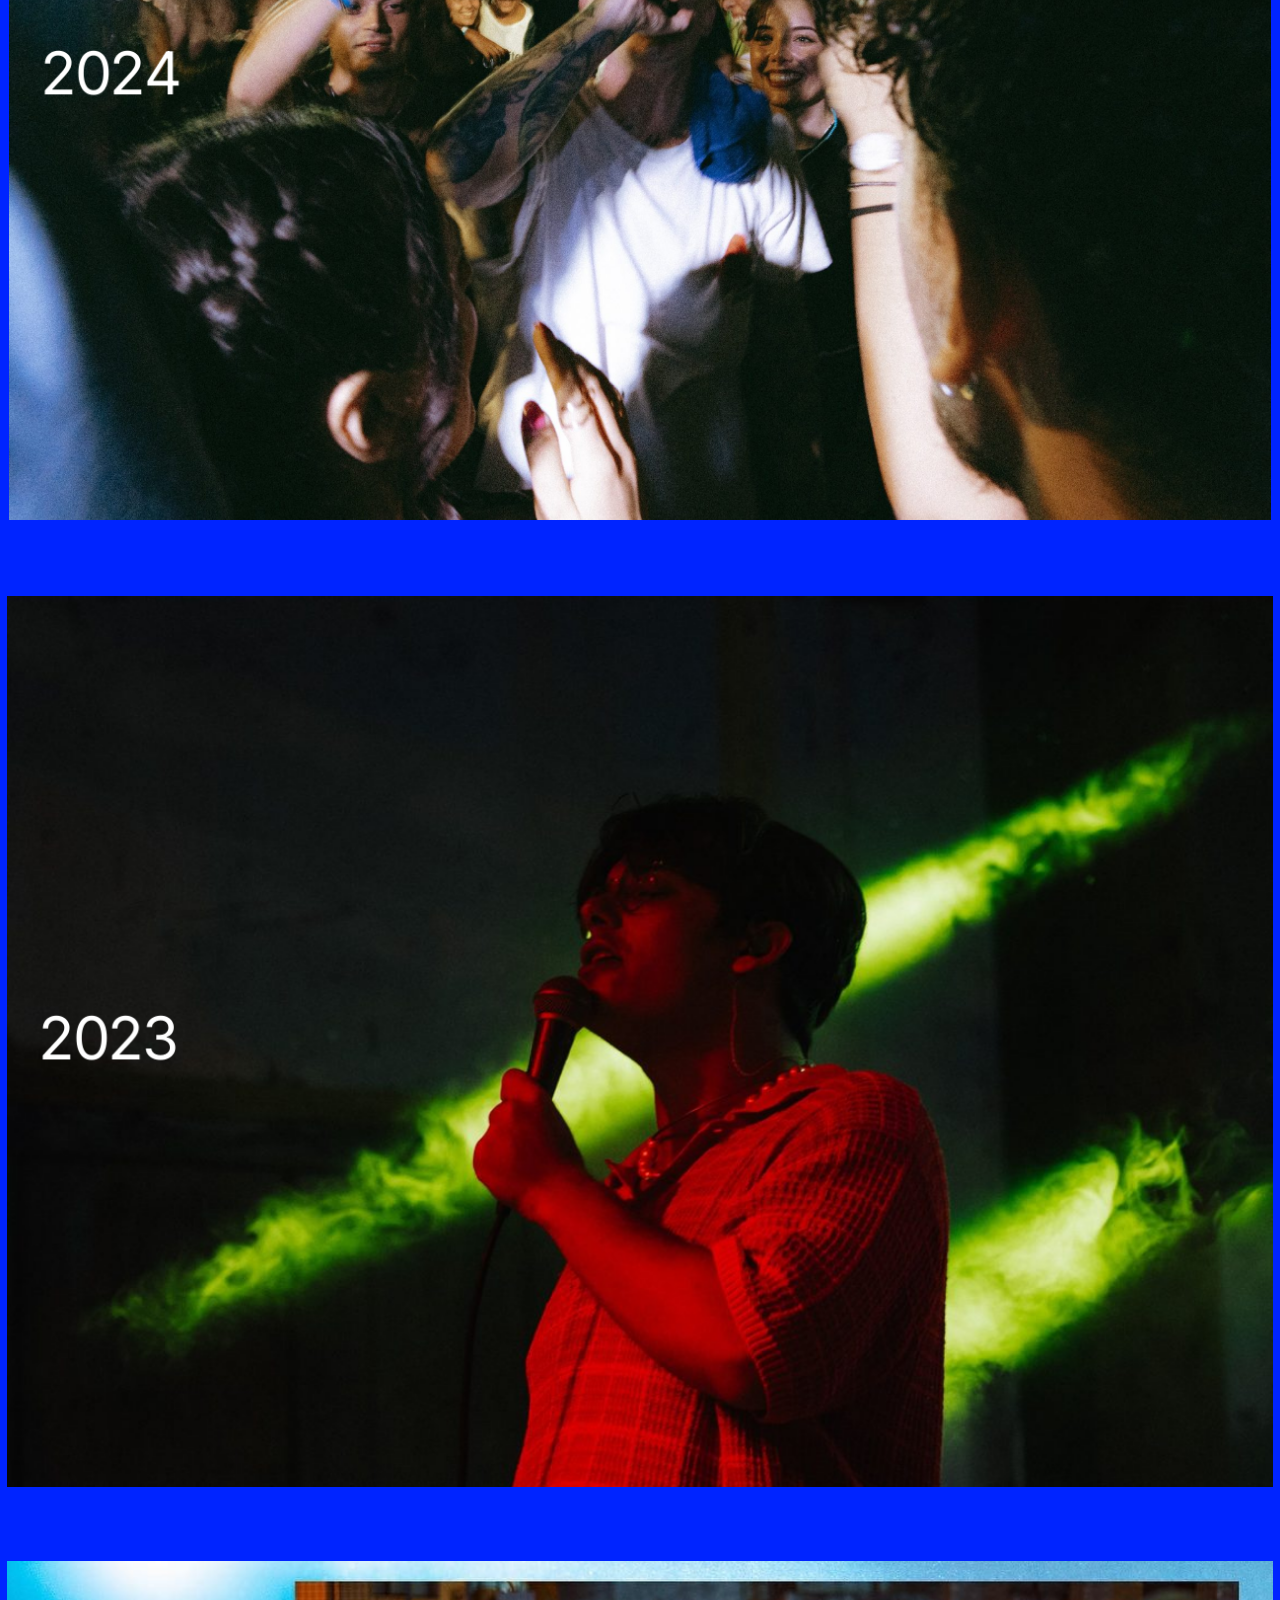
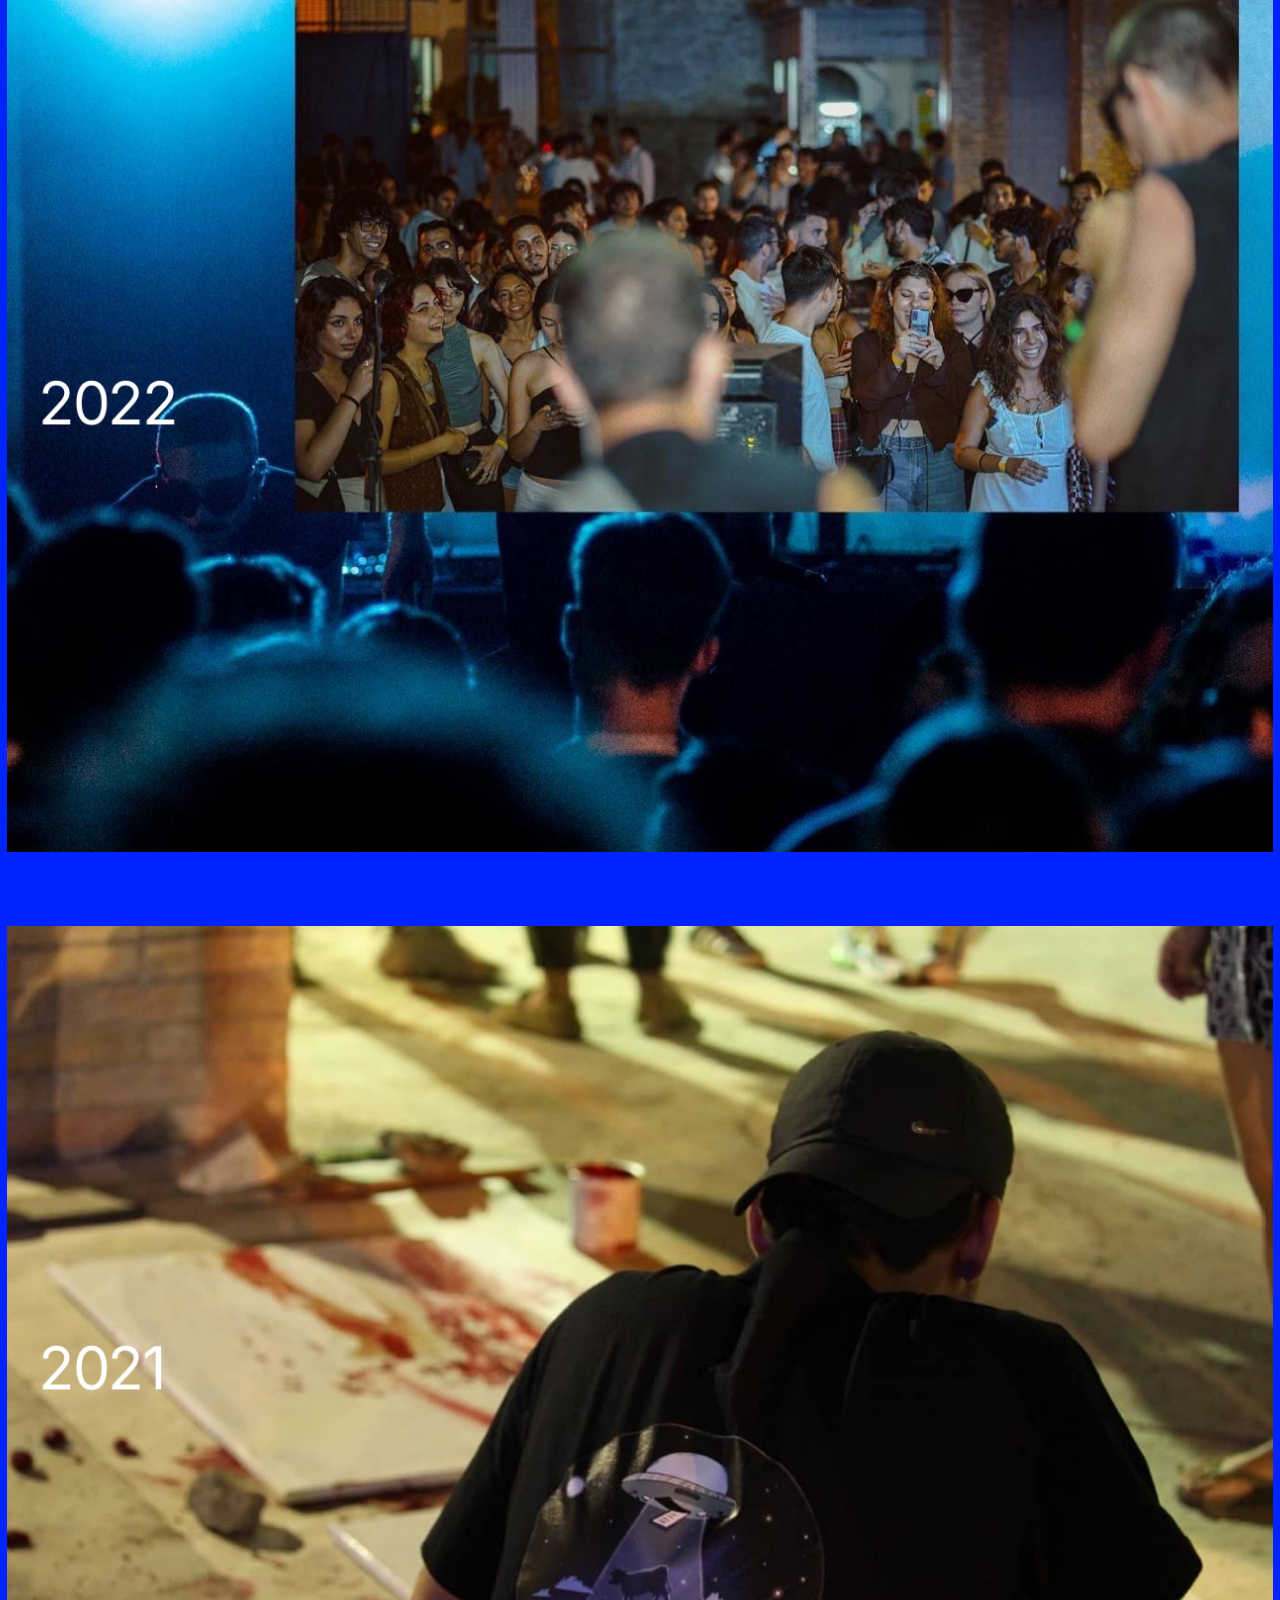
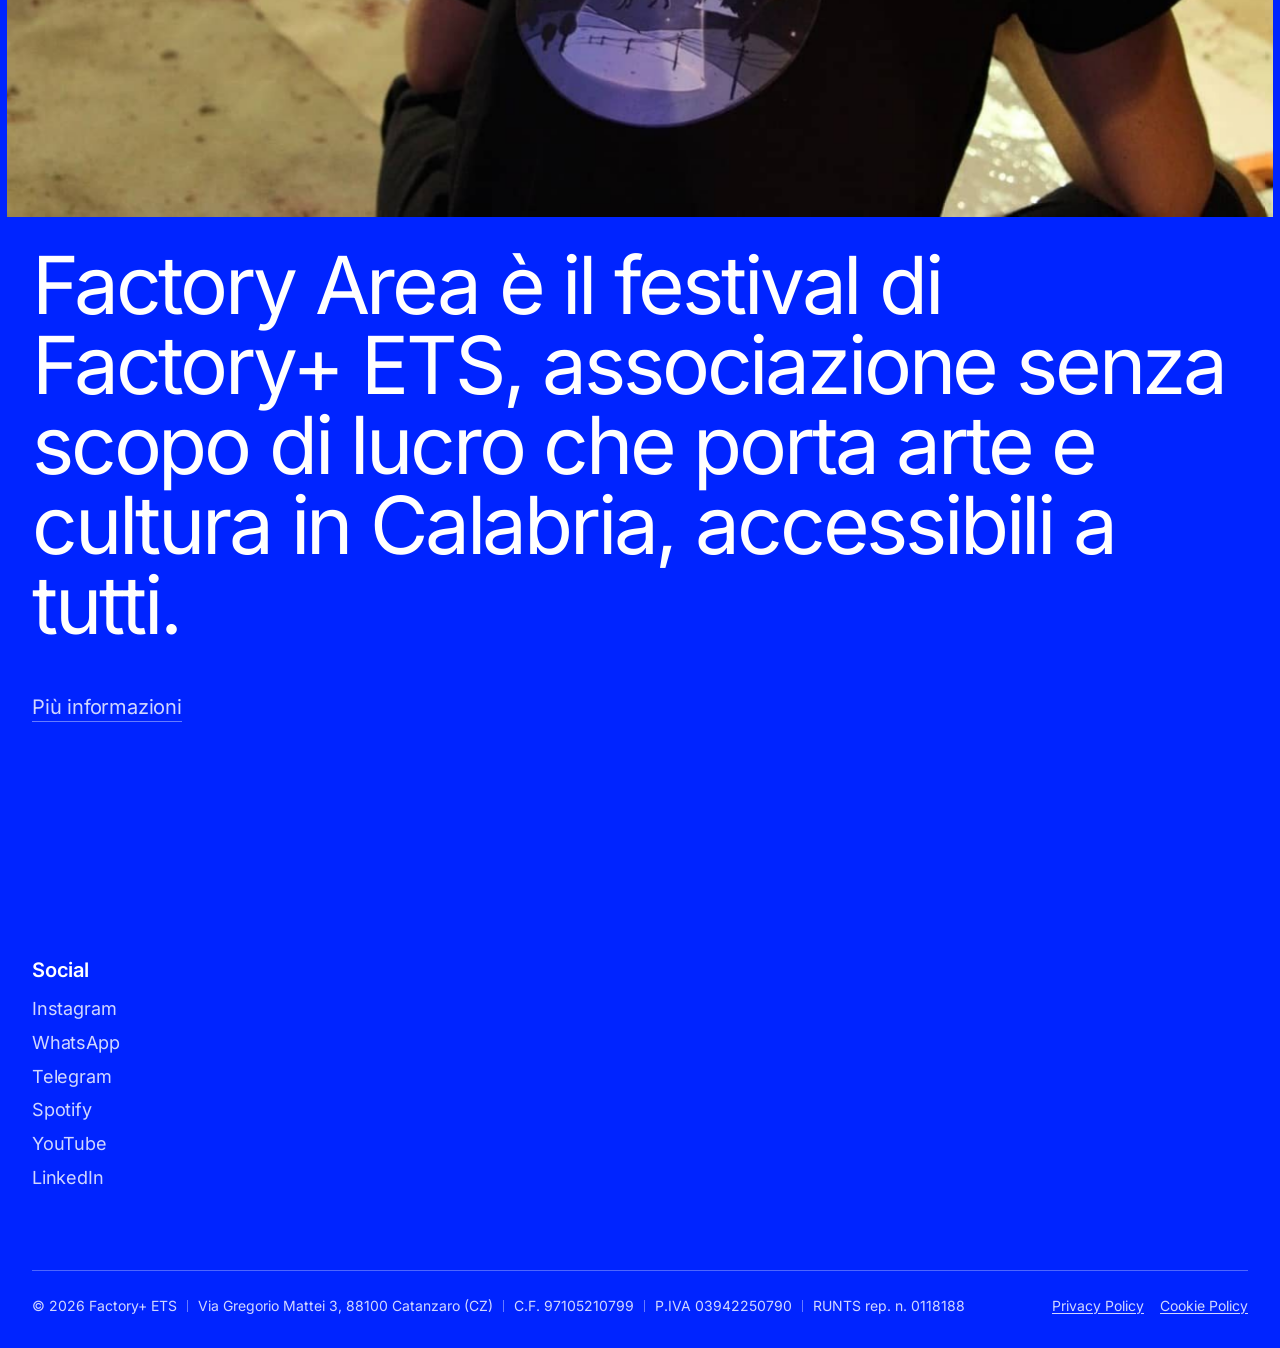
==== commit 9eb1d106: "Pulsante Tickets: ora porta alla pagina di Factory Area Festival su Xceed Co-Authored-By: Claude Son" ====
--- a/index.html
+++ b/index.html
@@ -119,10 +119,10 @@
       <nav class="nav__links" aria-label="Menu principale">
         <a class="nav__link" href="eventi/" data-split="word" data-trigger="load" style="--ty:10px;--tb:10px;--tdur:.4s" data-delay="0.1">Eventi</a>
         <a class="nav__link" href="about-us/" data-split="word" data-trigger="load" style="--ty:10px;--tb:10px;--tdur:.4s" data-delay="0.1">About</a>
-        <a class="btn-primary" href="https://xceed.me/it/catanzaro/club/complesso-monumentale-del-san-giovanni" target="_blank" rel="noopener noreferrer" data-reveal data-trigger="load" style="--ry:10px;--rb:6px;--rd:.8s;--rdelay:.2s">Tickets</a>
+        <a class="btn-primary" href="https://xceed.me/it/organizer/factory-area-festival" target="_blank" rel="noopener noreferrer" data-reveal data-trigger="load" style="--ry:10px;--rb:6px;--rd:.8s;--rdelay:.2s">Tickets</a>
       </nav>
       <div class="nav__mobile">
-        <a class="btn-primary" href="https://xceed.me/it/catanzaro/club/complesso-monumentale-del-san-giovanni" target="_blank" rel="noopener noreferrer">Tickets</a>
+        <a class="btn-primary" href="https://xceed.me/it/organizer/factory-area-festival" target="_blank" rel="noopener noreferrer">Tickets</a>
         <button class="nav__toggle" type="button" aria-expanded="false" aria-controls="menu-mobile">Menu</button>
       </div>
     </div>
